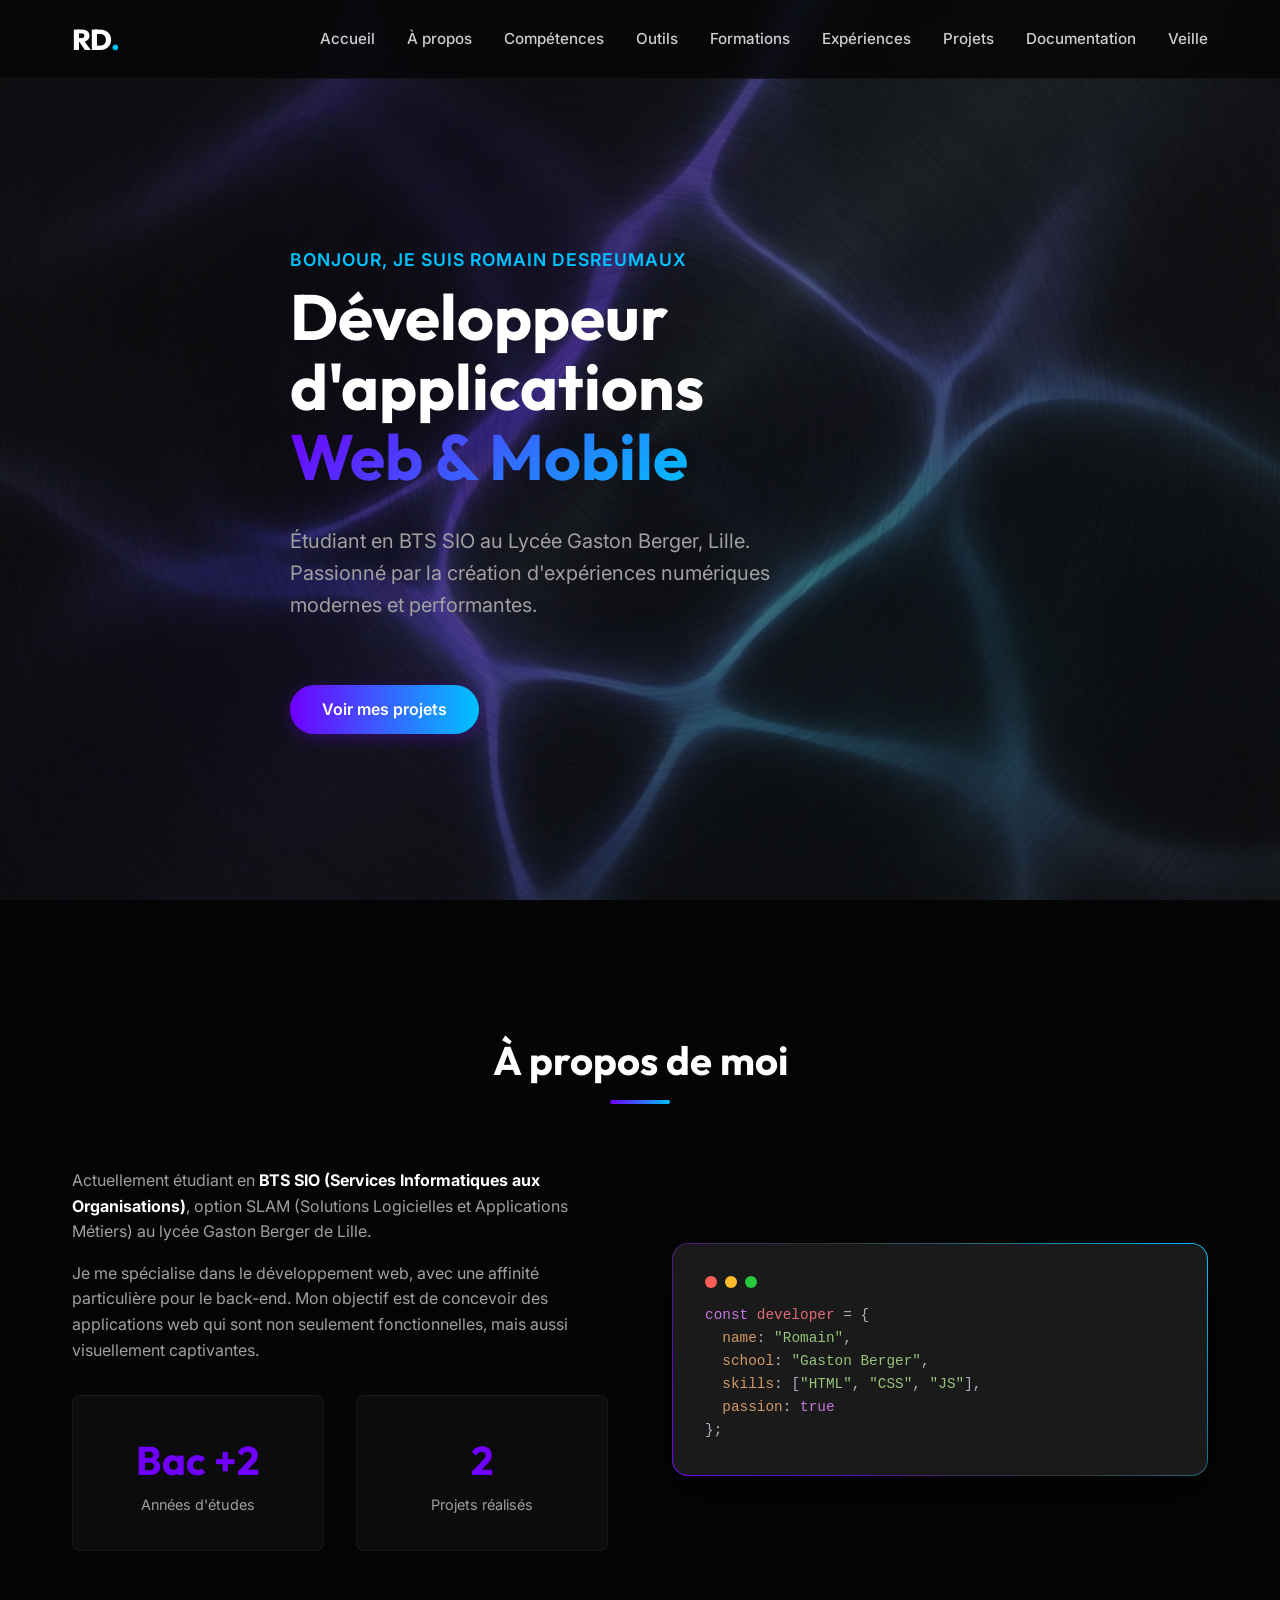
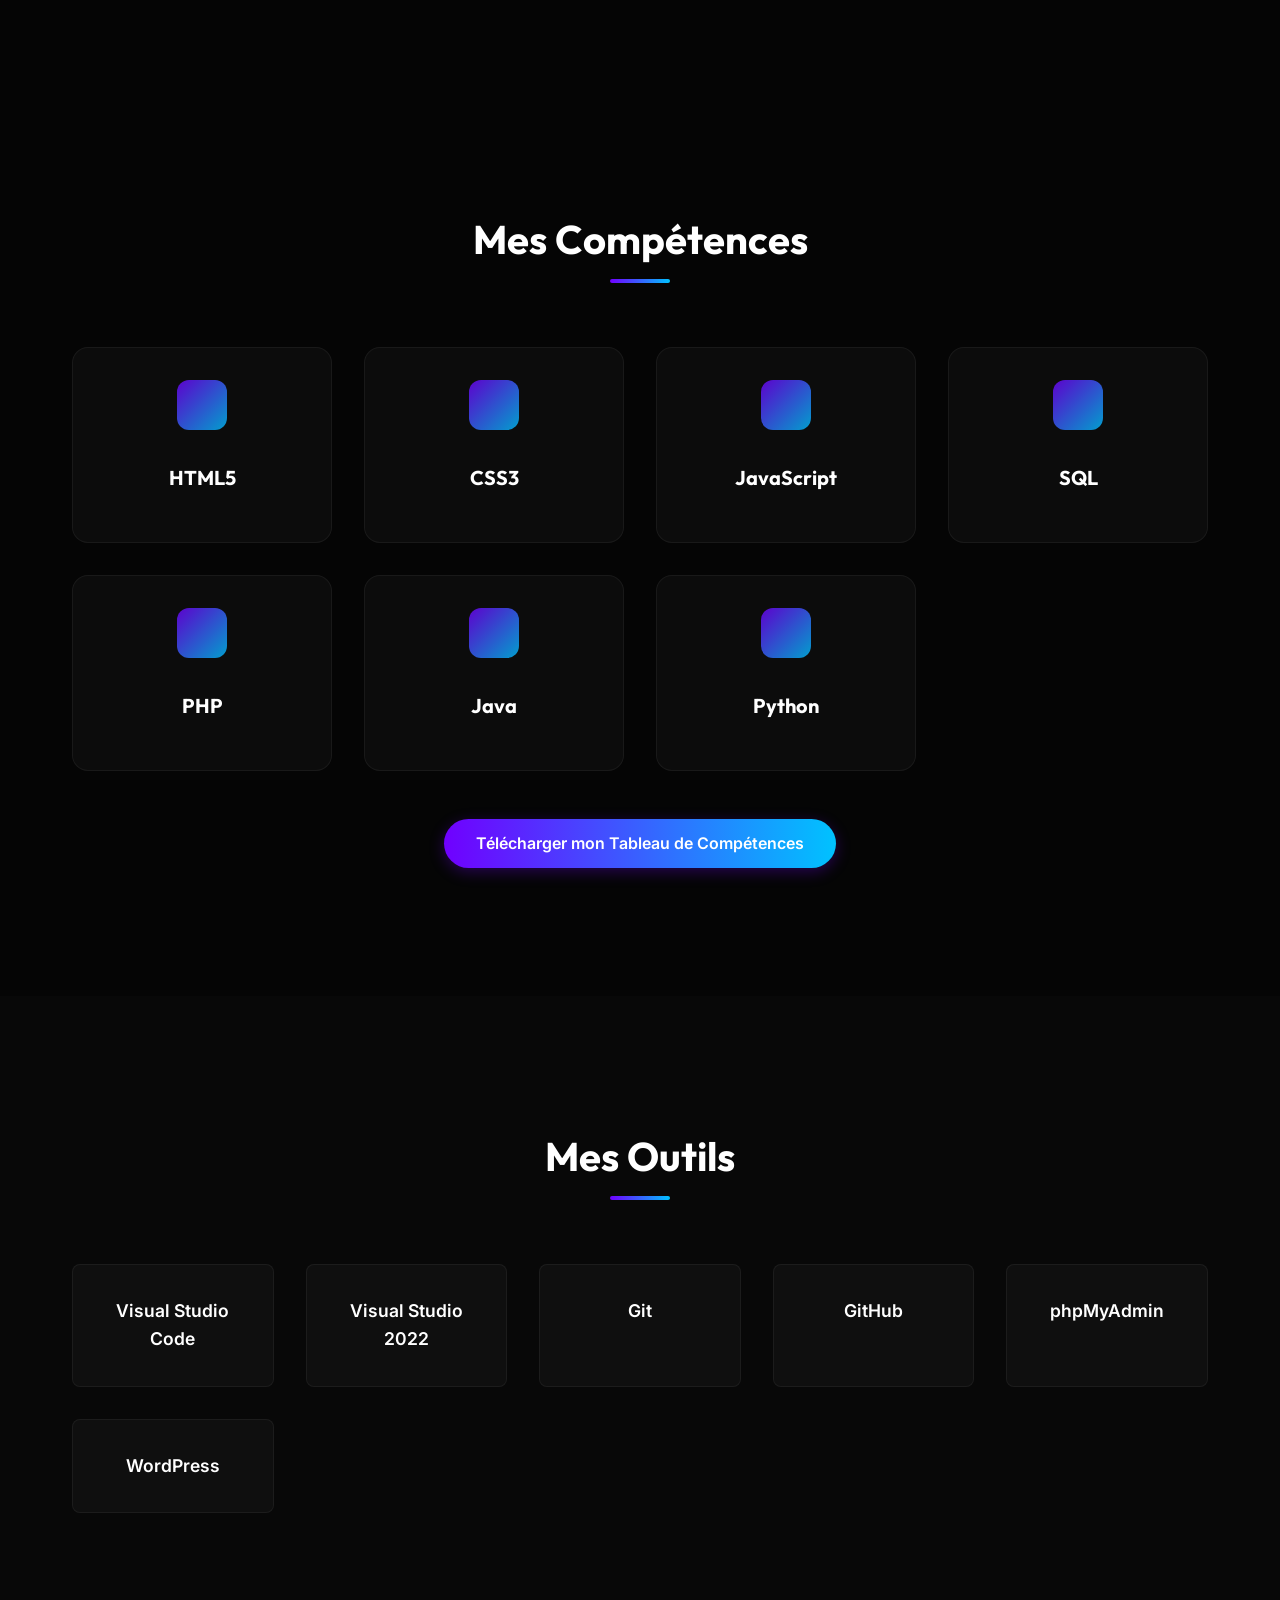
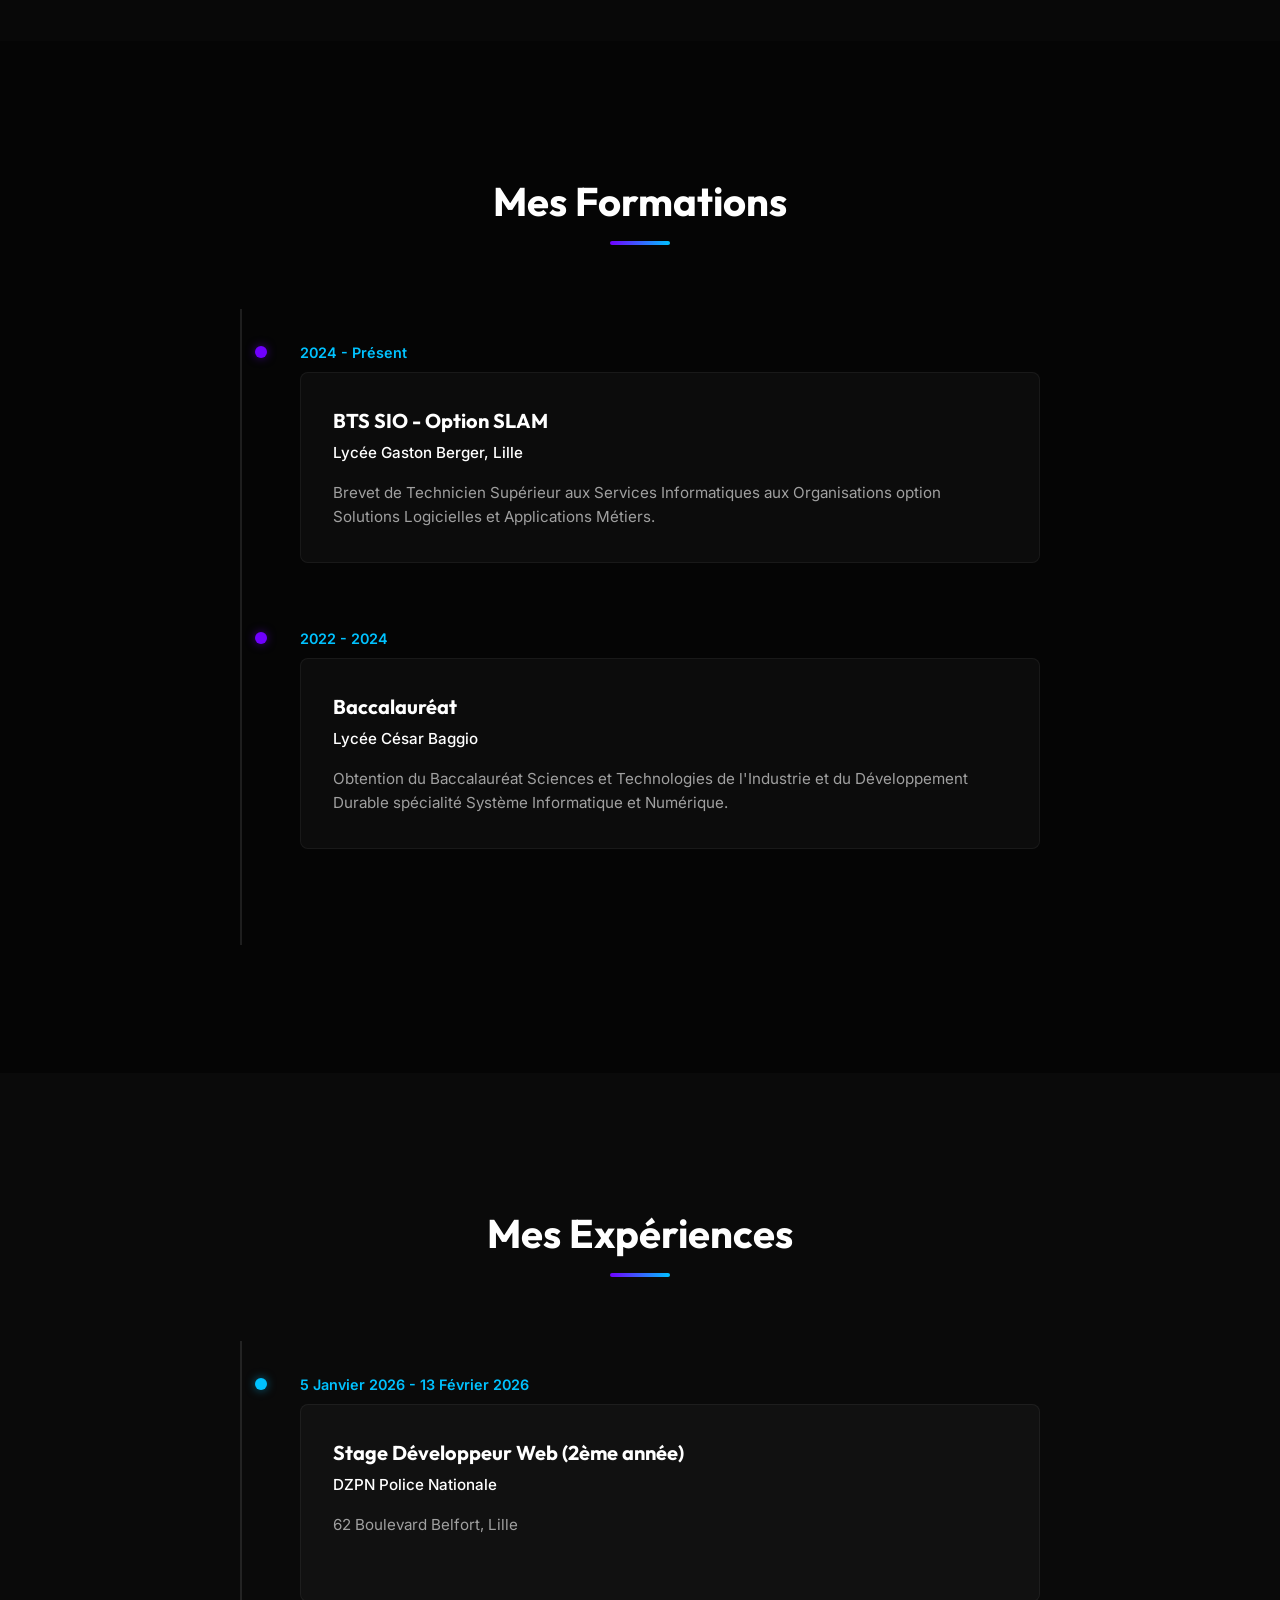
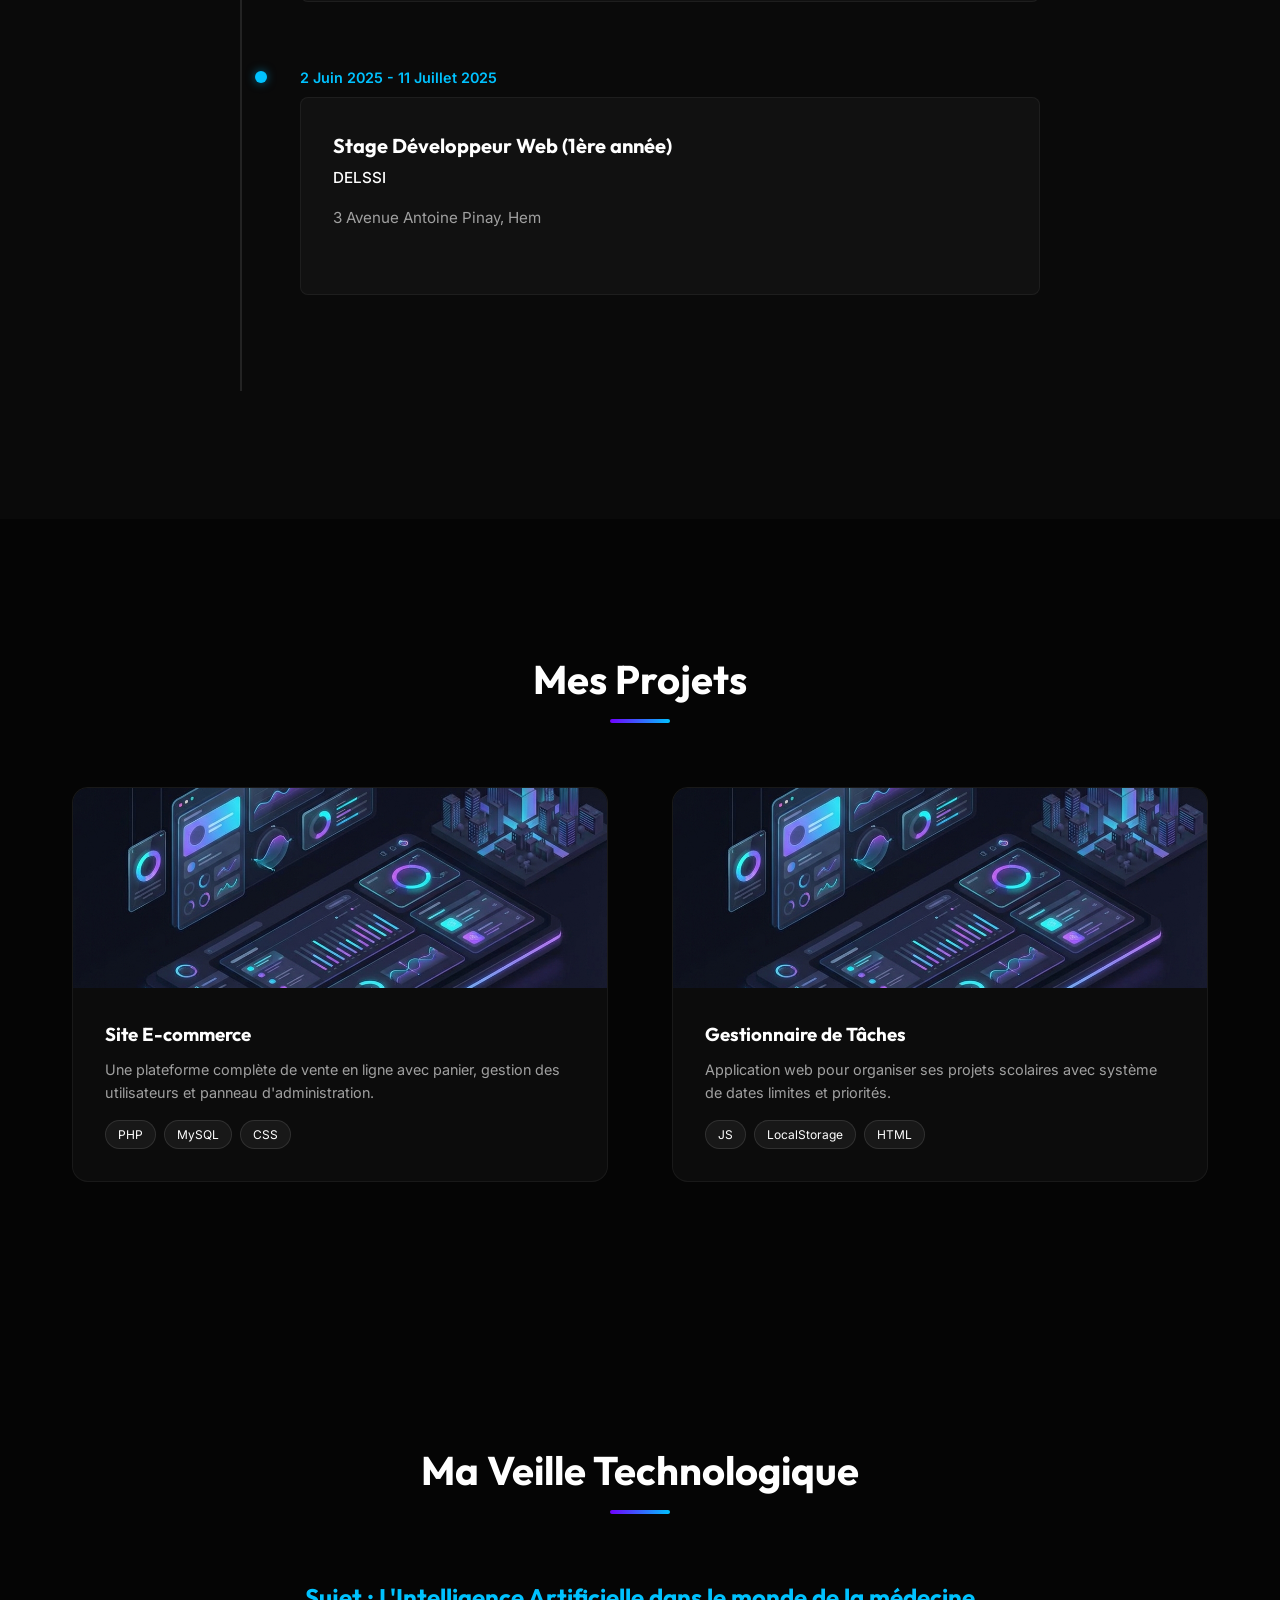
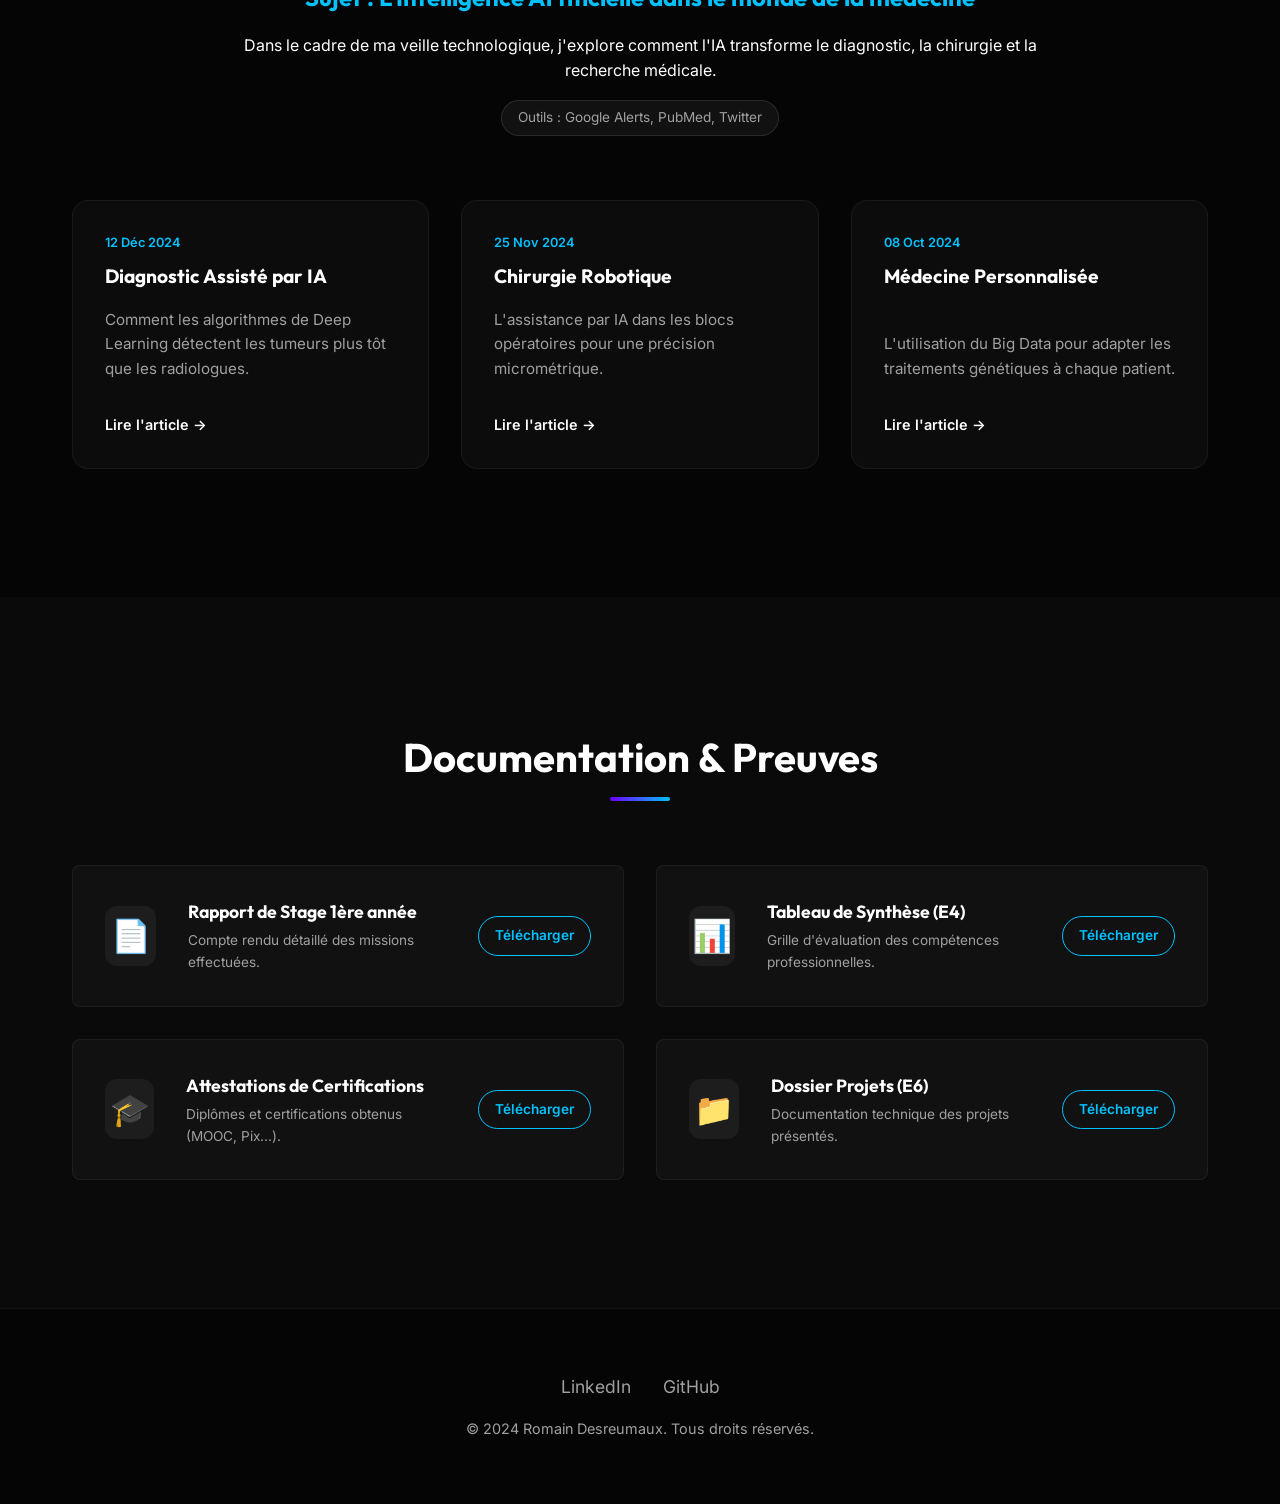
==== index.html @ 4ac8c981 "Add files via upload" ====
<!DOCTYPE html>
<html lang="fr">

<head>
    <meta charset="UTF-8">
    <meta name="viewport" content="width=device-width, initial-scale=1.0">
    <title>Romain Desreumaux - Portfolio</title>
    <meta name="description"
        content="Portfolio de Romain Desreumaux, étudiant en développement d'application web (BTS SIO) au lycée Gaston Berger de Lille.">

    <!-- Google Fonts -->
    <link rel="preconnect" href="https://fonts.googleapis.com">
    <link rel="preconnect" href="https://fonts.gstatic.com" crossorigin>
    <link
        href="https://fonts.googleapis.com/css2?family=Inter:wght@300;400;500;600&family=Outfit:wght@500;700;800&display=swap"
        rel="stylesheet">

    <!-- Styles -->
    <link rel="stylesheet" href="css/style.css">

    <!-- Favicon -->
    <link rel="icon" type="image/x-icon" href="images/favicon.ico">
</head>

<body>

    <!-- Navigation -->
    <header class="header">
        <div class="container">
            <a href="#" class="logo">RD<span class="dot">.</span></a>
            <input type="checkbox" id="nav-toggle" class="nav-toggle">
            <nav class="nav">
                <ul class="nav-list">
                    <li><a href="#home" class="nav-link">Accueil</a></li>
                    <li><a href="#about" class="nav-link">À propos</a></li>
                    <li><a href="#skills" class="nav-link">Compétences</a></li>
                    <li><a href="#tools" class="nav-link">Outils</a></li>
                    <li><a href="#parcours-scolaire" class="nav-link">Formations</a></li>
                    <li><a href="#parcours-pro" class="nav-link">Expériences</a></li>
                    <li><a href="#projects" class="nav-link">Projets</a></li>
                    <li><a href="#docs" class="nav-link">Documentation</a></li>
                    <li><a href="#veille" class="nav-link">Veille</a></li>
                </ul>
            </nav>
            <label for="nav-toggle" class="nav-toggle-label">
                <span></span>
            </label>
        </div>
    </header>

    <!-- Hero Section -->
    <section id="home" class="hero">
        <div class="hero-bg">
            <img src="images/bg-abstract.png" alt="Abstract Background">
        </div>
        <div class="container">
            <div class="hero-content">
                <span class="greeting">Bonjour, je suis Romain Desreumaux</span>
                <h1 class="title">Développeur d'applications <br> <span class="gradient-text">Web & Mobile</span></h1>
                <p class="subtitle">Étudiant en BTS SIO au Lycée Gaston Berger, Lille. Passionné par la création
                    d'expériences numériques modernes et performantes.</p>
                <div class="hero-buttons">
                    <a href="#projects" class="btn btn-primary">Voir mes projets</a>
                </div>
            </div>
        </div>
    </section>

    <!-- About Section -->
    <section id="about" class="section about">
        <div class="container">
            <div class="section-header">
                <h2 class="section-title">À propos de moi</h2>
                <div class="divider"></div>
            </div>
            <div class="about-grid">
                <div class="about-text">
                    <p>Actuellement étudiant en <strong>BTS SIO (Services Informatiques aux Organisations)</strong>,
                        option SLAM (Solutions Logicielles et Applications Métiers) au lycée Gaston Berger de Lille.</p>
                    <p>Je me spécialise dans le développement web, avec une affinité particulière pour le back-end.
                        Mon objectif est de concevoir des applications web qui sont non seulement
                        fonctionnelles, mais aussi visuellement captivantes.</p>
                    <div class="stats-grid">
                        <div class="stat-item">
                            <span class="stat-number">Bac +2</span>
                            <span class="stat-label">Années d'études</span>
                        </div>
                        <div class="stat-item">
                            <span class="stat-number">2</span>
                            <span class="stat-label">Projets réalisés</span>
                        </div>
                    </div>
                </div>
                <div class="about-visual">
                    <!-- Stylized code card or similar visual could go here -->
                    <div class="code-card">
                        <div class="code-header">
                            <span class="dot red"></span>
                            <span class="dot yellow"></span>
                            <span class="dot green"></span>
                        </div>
                        <div class="code-content">
                            <pre><code><span class="keyword">const</span> <span class="var">developer</span> = {
  <span class="key">name</span>: <span class="string">"Romain"</span>,
  <span class="key">school</span>: <span class="string">"Gaston Berger"</span>,
  <span class="key">skills</span>: [<span class="string">"HTML"</span>, <span class="string">"CSS"</span>, <span class="string">"JS"</span>],
  <span class="key">passion</span>: <span class="keyword">true</span>
};</code></pre>
                        </div>
                    </div>
                </div>
            </div>
        </div>
    </section>

    <!-- Skills Section -->
    <section id="skills" class="section skills">
        <div class="container">
            <div class="section-header">
                <h2 class="section-title">Mes Compétences</h2>
                <div class="divider"></div>
            </div>
            <div class="skills-grid">
                <!-- Core Skills -->
                <div class="skill-card">
                    <div class="skill-icon html"></div>
                    <h3>HTML5</h3>
                </div>
                <div class="skill-card">
                    <div class="skill-icon css"></div>
                    <h3>CSS3</h3>
                </div>
                <div class="skill-card">
                    <div class="skill-icon js"></div>
                    <h3>JavaScript</h3>
                </div>
                <div class="skill-card">
                    <div class="skill-icon sql"></div>
                    <h3>SQL</h3>
                </div>
                <div class="skill-card">
                    <div class="skill-icon php"></div>
                    <h3>PHP</h3>
                </div>
                <div class="skill-card">
                    <div class="skill-icon java"></div>
                    <h3>Java</h3>
                </div>
                <div class="skill-card">
                    <div class="skill-icon python"></div>
                    <h3>Python</h3>
                </div>
            </div>
            <div class="skills-cta" style="text-align: center; margin-top: 3rem;">
                <a href="assets/tableau_competences.pdf" target="_blank" class="btn btn-primary">
                    Télécharger mon Tableau de Compétences
                </a>
            </div>
        </div>
    </section>

    <!-- Tools Section -->
    <section id="tools" class="section tools" style="background: rgba(255,255,255,0.01);">
        <div class="container">
            <div class="section-header">
                <h2 class="section-title">Mes Outils</h2>
                <div class="divider"></div>
            </div>
            <div class="tools-container">
                <div class="tools-grid">
                    <div class="tool-item">
                        <div class="tool-content">
                            <span class="tool-name">Visual Studio Code</span>
                        </div>
                    </div>
                    <div class="tool-item">
                        <div class="tool-content">
                            <span class="tool-name">Visual Studio 2022</span>
                        </div>
                    </div>
                    <div class="tool-item">
                        <div class="tool-content">
                            <span class="tool-name">Git</span>
                        </div>
                    </div>
                    <div class="tool-item">
                        <div class="tool-content">
                            <span class="tool-name">GitHub</span>
                        </div>
                    </div>
                    <div class="tool-item">
                        <div class="tool-content">
                            <span class="tool-name">phpMyAdmin</span>
                        </div>
                    </div>
                    <div class="tool-item">
                        <div class="tool-content">
                            <span class="tool-name">WordPress</span>
                        </div>
                    </div>
                </div>
            </div>
        </div>
    </section>

    <!-- Parcours Scolaire Section -->
    <section id="parcours-scolaire" class="section parcours">
        <div class="container">
            <div class="section-header">
                <h2 class="section-title">Mes Formations</h2>
                <div class="divider"></div>
            </div>

            <div class="timeline">
                <!-- Item 1: BTS -->
                <div class="timeline-item">
                    <div class="timeline-dot"></div>
                    <div class="timeline-date">2024 - Présent</div>
                    <div class="timeline-content">
                        <h3>BTS SIO - Option SLAM</h3>
                        <span class="timeline-school">Lycée Gaston Berger, Lille</span>
                        <p>Brevet de Technicien Supérieur aux Services Informatiques aux Organisations option Solutions
                            Logicielles et Applications Métiers.</p>
                    </div>
                </div>

                <!-- Item 2: Bac -->
                <div class="timeline-item">
                    <div class="timeline-dot"></div>
                    <div class="timeline-date">2022 - 2024</div>
                    <div class="timeline-content">
                        <h3>Baccalauréat</h3>
                        <span class="timeline-school">Lycée César Baggio</span>
                        <p>Obtention du Baccalauréat Sciences et Technologies de l'Industrie et du Développement Durable
                            spécialité Système Informatique et Numérique.</p>
                    </div>
                </div>
            </div>
        </div>
    </section>

    <!-- Parcours Professionnel Section -->
    <section id="parcours-pro" class="section parcours" style="background: rgba(255,255,255,0.02);">
        <div class="container">
            <div class="section-header">
                <h2 class="section-title">Mes Expériences</h2>
                <div class="divider"></div>
            </div>

            <div class="timeline">
                <!-- Item 1: Stage 2 -->
                <div class="timeline-item stage-clickable" data-stage="dzpn">
                    <div class="timeline-dot dot-stage"></div>
                    <div class="timeline-date">5 Janvier 2026 - 13 Février 2026</div>
                    <div class="timeline-content">
                        <h3>Stage Développeur Web (2ème année)</h3>
                        <span class="timeline-school">DZPN Police Nationale</span>
                        <p>62 Boulevard Belfort, Lille</p>
                        <span class="view-more">Voir les détails +</span>
                    </div>
                </div>

                <!-- Item 2: Stage 1 -->
                <div class="timeline-item stage-clickable" data-stage="delssi">
                    <div class="timeline-dot dot-stage"></div>
                    <div class="timeline-date">2 Juin 2025 - 11 Juillet 2025</div>
                    <div class="timeline-content">
                        <h3>Stage Développeur Web (1ère année)</h3>
                        <span class="timeline-school">DELSSI</span>
                        <p>3 Avenue Antoine Pinay, Hem</p>
                        <span class="view-more">Voir les détails +</span>
                    </div>
                </div>
            </div>
        </div>
    </section>

    <!-- Projects Section -->
    <section id="projects" class="section projects">
        <div class="container">
            <div class="section-header">
                <h2 class="section-title">Mes Projets</h2>
                <div class="divider"></div>
            </div>
            <div class="projects-grid">
                <!-- Project 1 -->
                <article class="project-card stage-clickable" data-stage="projet1" style="cursor: pointer;">
                    <div class="project-image">
                        <img src="images/project-placeholder.png" alt="Projet 1">
                        <div class="project-overlay">
                            <a href="#" class="btn-icon" aria-label="Voir le code">Code</a>
                            <a href="#" class="btn-icon" aria-label="Voir la démo">Live</a>
                        </div>
                    </div>
                    <div class="project-content">
                        <h3>Site E-commerce</h3>
                        <p class="project-desc">Une plateforme complète de vente en ligne avec panier, gestion des
                            utilisateurs et panneau d'administration.</p>
                        <div class="project-tags">
                            <span>PHP</span><span>MySQL</span><span>CSS</span>
                        </div>
                    </div>
                </article>

                <!-- Project 2 -->
                <article class="project-card stage-clickable" data-stage="projet2" style="cursor: pointer;">
                    <div class="project-image">
                        <img src="images/project-placeholder.png" alt="Projet 2">
                        <div class="project-overlay">
                            <a href="#" class="btn-icon">Code</a>
                            <a href="#" class="btn-icon">Live</a>
                        </div>
                    </div>
                    <div class="project-content">
                        <h3>Gestionnaire de Tâches</h3>
                        <p class="project-desc">Application web pour organiser ses projets scolaires avec système de
                            dates limites et priorités.</p>
                        <div class="project-tags">
                            <span>JS</span><span>LocalStorage</span><span>HTML</span>
                        </div>
                    </div>
                </article>
            </div>
        </div>
    </section>

    <!-- Veille Technologique Section -->
    <section id="veille" class="section veille">
        <!-- ... (Content of Veille) ... -->
        <div class="container">
            <div class="section-header">
                <h2 class="section-title">Ma Veille Technologique</h2>
                <div class="divider"></div>
            </div>
            <div class="veille-intro">
                <h3>Sujet : L'Intelligence Artificielle dans le monde de la médecine</h3>
                <p>Dans le cadre de ma veille technologique, j'explore comment l'IA transforme le diagnostic, la
                    chirurgie et la recherche médicale.</p>
                <div class="veille-tools">
                    <span class="tool-tag">Outils : Google Alerts, PubMed, Twitter</span>
                </div>
            </div>

            <div class="veille-grid">
                <!-- Article 1 -->
                <a href="#" class="veille-card">
                    <div class="veille-date">12 Déc 2024</div>
                    <h4>Diagnostic Assisté par IA</h4>
                    <p>Comment les algorithmes de Deep Learning détectent les tumeurs plus tôt que les radiologues.</p>
                    <span class="read-more">Lire l'article &rarr;</span>
                </a>

                <!-- Article 2 -->
                <a href="#" class="veille-card">
                    <div class="veille-date">25 Nov 2024</div>
                    <h4>Chirurgie Robotique</h4>
                    <p>L'assistance par IA dans les blocs opératoires pour une précision micrométrique.</p>
                    <span class="read-more">Lire l'article &rarr;</span>
                </a>

                <!-- Article 3 -->
                <a href="#" class="veille-card">
                    <div class="veille-date">08 Oct 2024</div>
                    <h4>Médecine Personnalisée</h4>
                    <p>L'utilisation du Big Data pour adapter les traitements génétiques à chaque patient.</p>
                    <span class="read-more">Lire l'article &rarr;</span>
                </a>
            </div>
        </div>
    </section>

    <!-- Documentation Section -->
    <section id="docs" class="section docs" style="background: rgba(255,255,255,0.02);">
        <div class="container">
            <div class="section-header">
                <h2 class="section-title">Documentation & Preuves</h2>
                <div class="divider"></div>
            </div>
            <div class="docs-grid">
                <!-- Doc Item 1 -->
                <div class="doc-card">
                    <div class="doc-icon">📄</div>
                    <div class="doc-info">
                        <h3>Rapport de Stage 1ère année</h3>
                        <p>Compte rendu détaillé des missions effectuées.</p>
                    </div>
                    <a href="#" class="btn-download">Télécharger</a>
                </div>

                <!-- Doc Item 2 -->
                <div class="doc-card">
                    <div class="doc-icon">📊</div>
                    <div class="doc-info">
                        <h3>Tableau de Synthèse (E4)</h3>
                        <p>Grille d'évaluation des compétences professionnelles.</p>
                    </div>
                    <a href="#" class="btn-download">Télécharger</a>
                </div>

                <!-- Doc Item 3 -->
                <div class="doc-card">
                    <div class="doc-icon">🎓</div>
                    <div class="doc-info">
                        <h3>Attestations de Certifications</h3>
                        <p>Diplômes et certifications obtenus (MOOC, Pix...).</p>
                    </div>
                    <a href="#" class="btn-download">Télécharger</a>
                </div>

                <!-- Doc Item 4 -->
                <div class="doc-card">
                    <div class="doc-icon">📁</div>
                    <div class="doc-info">
                        <h3>Dossier Projets (E6)</h3>
                        <p>Documentation technique des projets présentés.</p>
                    </div>
                    <a href="#" class="btn-download">Télécharger</a>
                </div>
            </div>
        </div>
    </section>

    <!-- Footer -->
    <footer class="footer">
        <div class="container">
            <div class="footer-social">
                <a href="https://www.linkedin.com/in/romain-desreumaux-6b03152b5/" class="social-link">LinkedIn</a>
                <a href="https://github.com/Zertox22" class="social-link">GitHub</a>
            </div>
            <p>&copy; 2024 Romain Desreumaux. Tous droits réservés.</p>
        </div>
    </footer>

    <!-- Experience Modal -->
    <div id="experience-modal" class="modal">
        <div class="modal-overlay"></div>
        <div class="modal-container">
            <button class="modal-close" aria-label="Fermer">&times;</button>
            <div class="modal-content">
                <div id="modal-body"></div>
            </div>
        </div>
    </div>

    <!-- Scripts -->
    <script src="js/script.js"></script>

</body>

</html>
---- css/style.css ----
/* --- Variables & Thème --- */
:root {
    /* Couleurs de fond */
    --bg-dark: #050505;
    --bg-card: rgba(255, 255, 255, 0.03);
    --bg-card-hover: rgba(255, 255, 255, 0.08);

    /* Couleurs Primaires (Gradient) */
    --primary-start: #7000FF;
    /* Violet */
    --primary-end: #00C2FF;
    /* Cyan */

    /* Couleurs Texte */
    --text-main: #ffffff;
    --text-muted: #a0a0a0;

    /* Polices */
    --font-heading: 'Outfit', sans-serif;
    --font-body: 'Inter', sans-serif;

    /* Espacements Standard */
    --spacing-xs: 0.5rem;
    --spacing-sm: 1rem;
    --spacing-md: 2rem;
    --spacing-lg: 4rem;
    --spacing-xl: 8rem;

    /* Border Radius */
    --radius-sm: 8px;
    --radius-md: 16px;
    --radius-lg: 24px;

    /* Transitions */
    --transition-fast: 0.2s ease;
    --transition-smooth: 0.4s cubic-bezier(0.165, 0.84, 0.44, 1);
}

/* --- Reset & Base --- */
* {
    margin: 0;
    padding: 0;
    box-sizing: border-box;
}

html {
    scroll-behavior: smooth;
}

body {
    background-color: var(--bg-dark);
    color: var(--text-main);
    font-family: var(--font-body);
    line-height: 1.6;
    overflow-x: hidden;
}

a {
    text-decoration: none;
    color: inherit;
    transition: var(--transition-fast);
}

ul {
    list-style: none;
}

img {
    max-width: 100%;
    display: block;
}

.container {
    max-width: 1200px;
    margin: 0 auto;
    padding: 0 var(--spacing-md);
    position: relative;
    z-index: 1;
}

/* --- Typographie Globale --- */
h1,
h2,
h3,
h4 {
    font-family: var(--font-heading);
    font-weight: 700;
}

.gradient-text {
    background: linear-gradient(135deg, var(--primary-start), var(--primary-end));
    -webkit-background-clip: text;
    background-clip: text;
    -webkit-text-fill-color: transparent;
    display: inline-block;
}

.section {
    padding: var(--spacing-xl) 0;
}

.section-title {
    font-size: 2.5rem;
    text-align: center;
    margin-bottom: var(--spacing-xs);
}

.divider {
    height: 4px;
    width: 60px;
    background: linear-gradient(90deg, var(--primary-start), var(--primary-end));
    margin: 0 auto var(--spacing-lg);
    border-radius: 2px;
}

/* --- Boutons --- */
.btn {
    display: inline-block;
    padding: 12px 32px;
    border-radius: 50px;
    font-weight: 600;
    font-size: 1rem;
    cursor: pointer;
    transition: all var(--transition-fast);
}

.btn-primary {
    background: linear-gradient(90deg, var(--primary-start), var(--primary-end));
    color: white;
    box-shadow: 0 4px 15px rgba(112, 0, 255, 0.3);
    border: none;
}

.btn-primary:hover {
    transform: translateY(-2px);
    box-shadow: 0 8px 25px rgba(112, 0, 255, 0.5);
}

.btn-secondary {
    background: transparent;
    color: var(--text-main);
    border: 1px solid rgba(255, 255, 255, 0.2);
    margin-left: var(--spacing-sm);
}

.btn-secondary:hover {
    border-color: var(--text-main);
    background: rgba(255, 255, 255, 0.05);
}

/* --- Header & Nav --- */
.header {
    position: fixed;
    top: 0;
    left: 0;
    width: 100%;
    z-index: 1000;
    padding: var(--spacing-sm) 0;
    backdrop-filter: blur(10px);
    background: rgba(5, 5, 5, 0.8);
    border-bottom: 1px solid rgba(255, 255, 255, 0.05);
}

.header .container {
    display: flex;
    justify-content: space-between;
    align-items: center;
}

.logo {
    font-family: var(--font-heading);
    font-size: 1.8rem;
    font-weight: 800;
    letter-spacing: -1px;
}

.logo .dot {
    color: var(--primary-end);
}

.nav-list {
    display: flex;
    gap: var(--spacing-md);
    align-items: center;
}

.nav-link {
    font-size: 0.95rem;
    font-weight: 500;
    opacity: 0.8;
}

.nav-link:hover {
    opacity: 1;
    color: var(--primary-end);
}

.btn-featured {
    background: rgba(255, 255, 255, 0.1);
    padding: 8px 20px;
    border-radius: 20px;
}

.btn-featured:hover {
    background: white;
    color: black;
}

.nav-toggle,
.nav-toggle-label {
    display: none;
}

/* --- Hero Section --- */
.hero {
    min-height: 100vh;
    display: flex;
    align-items: center;
    position: relative;
    padding-top: 80px;
    /* Header height */
    overflow: hidden;
}

.hero-bg img {
    position: absolute;
    top: 0;
    left: 0;
    width: 100%;
    height: 100%;
    object-fit: cover;
    opacity: 0.6;
    z-index: 0;
    pointer-events: none;
}

.hero-content {
    position: relative;
    z-index: 2;
    max-width: 700px;
}

.greeting {
    display: block;
    font-size: 1.1rem;
    color: var(--primary-end);
    margin-bottom: var(--spacing-xs);
    font-weight: 600;
    letter-spacing: 1px;
    text-transform: uppercase;
}

.hero .title {
    font-size: 4rem;
    line-height: 1.1;
    margin-bottom: var(--spacing-md);
}

.hero .subtitle {
    font-size: 1.25rem;
    color: var(--text-muted);
    margin-bottom: var(--spacing-lg);
    max-width: 500px;
}

/* --- About Section --- */
.about-grid {
    display: grid;
    grid-template-columns: 1fr 1fr;
    gap: var(--spacing-lg);
    align-items: center;
}

.about-text p {
    margin-bottom: var(--spacing-sm);
    color: var(--text-muted);
}

.about-text strong {
    color: var(--text-main);
}

.stats-grid {
    display: grid;
    grid-template-columns: repeat(2, 1fr);
    gap: var(--spacing-md);
    margin-top: var(--spacing-md);
}

.stat-item {
    background: var(--bg-card);
    padding: var(--spacing-md);
    border-radius: var(--radius-sm);
    text-align: center;
    border: 1px solid rgba(255, 255, 255, 0.05);
}

.stat-number {
    display: block;
    font-size: 2.5rem;
    font-weight: 700;
    color: var(--primary-start);
    font-family: var(--font-heading);
}

.stat-label {
    font-size: 0.9rem;
    color: var(--text-muted);
}

/* Code Card Visual */
.code-card {
    background: #1a1a1a;
    border-radius: var(--radius-md);
    padding: var(--spacing-md);
    box-shadow: 0 20px 40px rgba(0, 0, 0, 0.5);
    border: 1px solid rgba(255, 255, 255, 0.1);
    font-family: 'Consolas', monospace;
    position: relative;
}

.code-card::before {
    content: '';
    position: absolute;
    inset: -1px;
    border-radius: inherit;
    padding: 1px;
    background: linear-gradient(45deg, var(--primary-start), transparent, var(--primary-end));
    -webkit-mask: linear-gradient(#fff 0 0) content-box, linear-gradient(#fff 0 0);
    mask: linear-gradient(#fff 0 0) content-box, linear-gradient(#fff 0 0);
    -webkit-mask-composite: xor;
    mask-composite: exclude;
    pointer-events: none;
}

.code-header {
    display: flex;
    gap: 8px;
    margin-bottom: var(--spacing-sm);
}

.code-header .dot {
    width: 12px;
    height: 12px;
    border-radius: 50%;
}

.dot.red {
    background: #ff5f56;
}

.dot.yellow {
    background: #ffbd2e;
}

.dot.green {
    background: #27c93f;
}

.code-content pre {
    color: #abb2bf;
    font-size: 0.9rem;
    white-space: pre-wrap;
}

.keyword {
    color: #c678dd;
}

.var {
    color: #e06c75;
}

.string {
    color: #98c379;
}

.key {
    color: #d19a66;
}

/* --- Skills Section --- */
.skills-grid {
    display: grid;
    grid-template-columns: repeat(auto-fit, minmax(220px, 1fr));
    gap: var(--spacing-md);
}

.skill-card {
    background: var(--bg-card);
    padding: var(--spacing-md);
    border-radius: var(--radius-md);
    transition: var(--transition-smooth);
    border: 1px solid rgba(255, 255, 255, 0.05);
    display: flex;
    flex-direction: column;
    align-items: center;
    text-align: center;
    height: 100%;
}

/* --- Tools Section --- */
.tools-grid {
    display: grid;
    grid-template-columns: repeat(auto-fill, minmax(200px, 1fr));
    gap: var(--spacing-md);
}

.tool-item {
    background: var(--bg-card);
    padding: var(--spacing-md);
    border-radius: var(--radius-sm);
    border: 1px solid rgba(255, 255, 255, 0.05);
    text-align: center;
    transition: var(--transition-smooth);
}

.tool-item:hover {
    background: var(--bg-card-hover);
    border-color: var(--primary-end);
    transform: translateY(-5px);
}

.tool-name {
    font-weight: 600;
    font-size: 1.1rem;
    color: var(--text-main);
}

@media (max-width: 768px) {
}

.skill-card:hover {
    background: var(--bg-card-hover);
    transform: translateY(-5px);
    border-color: rgba(255, 255, 255, 0.1);
}

.skill-card h3 {
    margin: var(--spacing-sm) 0;
    font-size: 1.25rem;
}

.skill-card p {
    color: var(--text-muted);
    font-size: 0.9rem;
}

.skill-icon {
    width: 50px;
    height: 50px;
    background: linear-gradient(135deg, var(--primary-start), var(--primary-end));
    border-radius: 12px;
    margin-bottom: var(--spacing-sm);
    /* Placeholder for actual icons */
    opacity: 0.8;
}

/* --- Projects Section --- */
.projects-grid {
    display: grid;
    grid-template-columns: repeat(auto-fit, minmax(300px, 1fr));
    gap: var(--spacing-lg);
}

.project-card {
    background: var(--bg-card);
    border-radius: var(--radius-md);
    overflow: hidden;
    border: 1px solid rgba(255, 255, 255, 0.05);
    transition: var(--transition-smooth);
}

.project-card:hover {
    transform: translateY(-10px);
    box-shadow: 0 20px 40px rgba(0, 0, 0, 0.4);
}

.project-image {
    position: relative;
    height: 200px;
    overflow: hidden;
}

.project-image img {
    width: 100%;
    height: 100%;
    object-fit: cover;
    transition: transform var(--transition-smooth);
}

.project-card:hover .project-image img {
    transform: scale(1.05);
}

.project-overlay {
    position: absolute;
    inset: 0;
    background: rgba(0, 0, 0, 0.7);
    display: flex;
    justify-content: center;
    align-items: center;
    gap: var(--spacing-sm);
    opacity: 0;
    transition: var(--transition-fast);
}

.project-card:hover .project-overlay {
    opacity: 1;
}

.btn-icon {
    width: 50px;
    height: 50px;
    border-radius: 50%;
    background: white;
    color: black;
    display: flex;
    align-items: center;
    justify-content: center;
    font-weight: 700;
    font-size: 0.8rem;
}

.btn-icon:hover {
    transform: scale(1.1);
}

.project-content {
    padding: var(--spacing-md);
}

.project-content h3 {
    margin-bottom: var(--spacing-xs);
}

.project-desc {
    color: var(--text-muted);
    font-size: 0.9rem;
    margin-bottom: var(--spacing-sm);
}

.project-tags {
    display: flex;
    gap: 8px;
    flex-wrap: wrap;
}

.project-tags span {
    font-size: 0.75rem;
    padding: 4px 12px;
    border-radius: 20px;
    background: rgba(255, 255, 255, 0.05);
    color: var(--text- muted);
    border: 1px solid rgba(255, 255, 255, 0.1);
}

/* --- Footer --- */
.footer {
    padding: var(--spacing-lg) 0;
    text-align: center;
    border-top: 1px solid rgba(255, 255, 255, 0.05);
    font-size: 0.9rem;
    color: var(--text-muted);
}

.footer-social {
    display: flex;
    justify-content: center;
    gap: var(--spacing-md);
    margin-bottom: var(--spacing-sm);
}

.footer .social-link {
    color: var(--text-muted);
    font-size: 1.1rem;
    transition: var(--transition-fast);
}

.footer .social-link:hover {
    color: var(--primary-end);
    text-decoration: underline;
}




/* --- Documentation --- */
.timeline-legend {
    display: flex;
    justify-content: center;
    gap: var(--spacing-md);
    margin-bottom: var(--spacing-lg);
}

.legend-item {
    display: flex;
    align-items: center;
    gap: 8px;
    font-size: 0.9rem;
    color: var(--text-muted);
}

.legend-dot {
    width: 12px;
    height: 12px;
    border-radius: 50%;
}

.dot-formation {
    background: var(--primary-start);
    box-shadow: 0 0 10px rgba(112, 0, 255, 0.5);
}

.dot-stage {
    background: var(--primary-end);
    box-shadow: 0 0 10px rgba(0, 194, 255, 0.5);
}

.docs-grid {
    display: grid;
    grid-template-columns: repeat(auto-fit, minmax(400px, 1fr));
    gap: var(--spacing-md);
}

.doc-card {
    background: var(--bg-card);
    padding: var(--spacing-md);
    border-radius: var(--radius-sm);
    display: flex;
    align-items: center;
    gap: var(--spacing-md);
    border: 1px solid rgba(255, 255, 255, 0.05);
    transition: var(--transition-fast);
}

.doc-card:hover {
    background: var(--bg-card-hover);
    border-color: rgba(255, 255, 255, 0.2);
    transform: translateY(-2px);
}

.doc-icon {
    font-size: 2rem;
    background: rgba(255, 255, 255, 0.05);
    width: 60px;
    height: 60px;
    display: flex;
    align-items: center;
    justify-content: center;
    border-radius: 12px;
}

.doc-info {
    flex-grow: 1;
}

.doc-info h3 {
    font-size: 1.1rem;
    margin-bottom: 4px;
}

.doc-info p {
    color: var(--text-muted);
    font-size: 0.85rem;
}

.btn-download {
    padding: 8px 16px;
    border: 1px solid var(--primary-end);
    color: var(--primary-end);
    border-radius: 20px;
    font-size: 0.85rem;
    font-weight: 600;
}

.btn-download:hover {
    background: var(--primary-end);
    color: black;
}

@media (max-width: 600px) {
    .docs-grid {
        grid-template-columns: 1fr;
    }

    .doc-card {
        flex-direction: column;
        text-align: center;
    }

    .doc-info {
        margin-bottom: var(--spacing-sm);
    }
}

/* --- Parcours (Timeline) --- */
.timeline {
    position: relative;
    max-width: 800px;
    margin: 0 auto;
    padding: var(--spacing-md) 0;
}

.timeline::before {
    content: '';
    position: absolute;
    top: 0;
    bottom: 0;
    left: 0;
    width: 2px;
    background: rgba(255, 255, 255, 0.1);
}

.timeline-item {
    position: relative;
    margin-bottom: var(--spacing-lg);
    padding-left: 40px;
}

.timeline-dot {
    position: absolute;
    left: -5px;
    top: 5px;
    width: 12px;
    height: 12px;
    background: var(--primary-start);
    border-radius: 50%;
    box-shadow: 0 0 10px rgba(112, 0, 255, 0.5);
    z-index: 2;
}

.timeline-dot.dot-stage {
    background: var(--primary-end);
    box-shadow: 0 0 10px rgba(0, 194, 255, 0.5);
}

.timeline-date {
    font-size: 0.9rem;
    color: var(--primary-end);
    font-weight: 600;
    margin-bottom: var(--spacing-xs);
}

.timeline-content {
    background: var(--bg-card);
    padding: var(--spacing-md);
    border-radius: var(--radius-sm);
    border: 1px solid rgba(255, 255, 255, 0.05);
    transition: var(--transition-fast);
}

.timeline-content:hover {
    background: var(--bg-card-hover);
    transform: translateX(5px);
    border-color: rgba(255, 255, 255, 0.1);
}

.timeline-content h3 {
    font-size: 1.25rem;
    margin-bottom: 4px;
}

.timeline-school {
    display: block;
    font-size: 0.95rem;
    color: white;
    font-weight: 500;
    margin-bottom: var(--spacing-sm);
}

.timeline-content p {
    color: var(--text-muted);
    font-size: 0.95rem;
}

@media (min-width: 768px) {
    .timeline {
        padding-left: 0;
    }

    .timeline-item {
        margin-left: 20px;
    }
}

/* --- Veille Technologique --- */
.veille-intro {
    text-align: center;
    max-width: 800px;
    margin: 0 auto var(--spacing-lg);
}

.veille-intro h3 {
    color: var(--primary-end);
    margin-bottom: var(--spacing-sm);
    font-size: 1.5rem;
}

.tool-tag {
    display: inline-block;
    margin-top: var(--spacing-sm);
    padding: 6px 16px;
    background: rgba(255, 255, 255, 0.05);
    border-radius: 20px;
    font-size: 0.85rem;
    color: var(--text-muted);
    border: 1px solid rgba(255, 255, 255, 0.1);
}

.veille-grid {
    display: grid;
    grid-template-columns: repeat(auto-fit, minmax(300px, 1fr));
    gap: var(--spacing-md);
}

.veille-card {
    background: var(--bg-card);
    padding: var(--spacing-md);
    border-radius: var(--radius-md);
    border: 1px solid rgba(255, 255, 255, 0.05);
    transition: var(--transition-smooth);
    display: flex;
    flex-direction: column;
    height: 100%;
}

.veille-card:hover {
    background: var(--bg-card-hover);
    transform: translateY(-5px);
    border-color: var(--primary-start);
}

.veille-date {
    font-size: 0.8rem;
    color: var(--primary-end);
    margin-bottom: var(--spacing-xs);
    font-weight: 600;
}

.veille-card h4 {
    font-size: 1.2rem;
    margin-bottom: var(--spacing-sm);
    flex-grow: 1;
}

.veille-card p {
    color: var(--text-muted);
    font-size: 0.95rem;
    margin-bottom: var(--spacing-md);
}

.read-more {
    font-size: 0.9rem;
    font-weight: 600;
    color: white;
    margin-top: auto;
}

.veille-card:hover .read-more {
    color: var(--primary-end);
}

/* --- Responsive --- */
@media (max-width: 900px) {
    .section-title {
        font-size: 2rem;
    }

    .hero .title {
        font-size: 3rem;
    }

    .about-grid {
        grid-template-columns: 1fr;
        gap: var(--spacing-md);
    }

    .nav-toggle-label {
        display: block;
        width: 30px;
        height: 30px;
        position: relative;
        cursor: pointer;
        z-index: 1001;
    }

    .nav-toggle-label span,
    .nav-toggle-label span::before,
    .nav-toggle-label span::after {
        display: block;
        background: white;
        height: 2px;
        width: 100%;
        position: absolute;
        border-radius: 2px;
        transition: all 0.3s;
    }

    .nav-toggle-label span {
        top: 14px;
    }

    .nav-toggle-label span::before {
        content: '';
        top: -8px;
    }

    .nav-toggle-label span::after {
        content: '';
        top: 8px;
    }

    .nav-list {
        position: fixed;
        top: 0;
        right: -100%;
        width: 70%;
        height: 100vh;
        background: #000;
        flex-direction: column;
        padding-top: 100px;
        transition: 0.3s;
        z-index: 1000;
        border-left: 1px solid rgba(255, 255, 255, 0.1);
    }

    .nav-toggle:checked~.nav .nav-list {
        right: 0;
    }

    .nav-toggle:checked~.nav-toggle-label span {
        background: transparent;
    }

    .nav-toggle:checked~.nav-toggle-label span::before {
        transform: rotate(45deg);
        top: 0;
    }

    .nav-toggle:checked~.nav-toggle-label span::after {
        transform: rotate(-45deg);
        top: 0;
    }
}
/* --- Experience Items Interactivity --- */
.stage-clickable {
    cursor: pointer;
}

.stage-clickable .timeline-content {
    transition: var(--transition-smooth);
}

.stage-clickable:hover .timeline-content {
    border-color: var(--primary-end);
    box-shadow: 0 0 20px rgba(0, 194, 255, 0.15);
}

.view-more {
    display: inline-block;
    margin-top: 10px;
    font-size: 0.8rem;
    font-weight: 600;
    color: var(--primary-end);
    text-transform: uppercase;
    letter-spacing: 1px;
    opacity: 0;
    transform: translateY(5px);
    transition: var(--transition-smooth);
}

.stage-clickable:hover .view-more {
    opacity: 1;
    transform: translateY(0);
}

/* --- Modals --- */
.modal {
    position: fixed;
    inset: 0;
    z-index: 2000;
    display: flex;
    align-items: center;
    justify-content: center;
    opacity: 0;
    pointer-events: none;
    transition: opacity 0.3s ease;
    padding: var(--spacing-md);
}

.modal.active {
    opacity: 1;
    pointer-events: auto;
}

.modal-overlay {
    position: absolute;
    inset: 0;
    background: rgba(0, 0, 0, 0.8);
    backdrop-filter: blur(8px);
}

.modal-container {
    position: relative;
    width: 100%;
    max-width: 900px;
    max-height: 90vh;
    background: #0d0d0d;
    border: 1px solid rgba(255, 255, 255, 0.1);
    border-radius: var(--radius-lg);
    overflow-y: auto;
    box-shadow: 0 25px 50px -12px rgba(0, 0, 0, 0.5);
    z-index: 2001;
    transform: translateY(20px);
    transition: transform 0.4s cubic-bezier(0.165, 0.84, 0.44, 1);
}

.modal.active .modal-container {
    transform: translateY(0);
}

.modal-close {
    position: absolute;
    top: 20px;
    right: 20px;
    width: 40px;
    height: 40px;
    border-radius: 50%;
    background: rgba(255, 255, 255, 0.05);
    border: 1px solid rgba(255, 255, 255, 0.1);
    color: white;
    font-size: 1.5rem;
    display: flex;
    align-items: center;
    justify-content: center;
    cursor: pointer;
    transition: var(--transition-fast);
    z-index: 2002;
}

.modal-close:hover {
    background: white;
    color: black;
    transform: rotate(90deg);
}

.modal-content {
    padding: var(--spacing-lg);
}

/* Modal Content Styling */
.modal-header {
    margin-bottom: var(--spacing-md);
}

.modal-header h2 {
    font-size: 2rem;
    margin-bottom: 0.5rem;
}

.modal-company {
    color: var(--primary-end);
    font-size: 1.2rem;
    font-weight: 600;
    display: block;
    margin-bottom: 0.5rem;
}

.modal-meta {
    display: flex;
    gap: 1.5rem;
    font-size: 0.9rem;
    color: var(--text-muted);
    border-bottom: 1px solid rgba(255, 255, 255, 0.05);
    padding-bottom: 1.5rem;
    margin-bottom: 1.5rem;
}

.modal-section {
    margin-bottom: 2rem;
}

.modal-section h3 {
    margin-bottom: 1rem;
    font-size: 1.25rem;
    display: flex;
    align-items: center;
    gap: 10px;
}

.modal-section h3::before {
    content: '';
    width: 3px;
    height: 20px;
    background: var(--primary-start);
    display: block;
}

.tech-tags {
    display: flex;
    gap: 10px;
    flex-wrap: wrap;
}

.tech-tag {
    padding: 6px 14px;
    background: rgba(112, 0, 255, 0.1);
    border: 1px solid rgba(112, 0, 255, 0.2);
    border-radius: 20px;
    font-size: 0.85rem;
    color: #b380ff;
}

.screenshot-grid {
    display: grid;
    grid-template-columns: repeat(auto-fit, minmax(250px, 1fr));
    gap: 1rem;
}

.screenshot-item {
    border-radius: var(--radius-sm);
    overflow: hidden;
    border: 1px solid rgba(255, 255, 255, 0.05);
}

.screenshot-item img {
    width: 100%;
    height: 100%;
    object-fit: cover;
}

.file-list {
    display: grid;
    grid-template-columns: 1fr;
    gap: 10px;
}

.file-item {
    padding: 1rem;
    background: var(--bg-card);
    border-radius: var(--radius-sm);
    display: flex;
    align-items: center;
    justify-content: space-between;
    transition: var(--transition-fast);
}

.file-item:hover {
    background: var(--bg-card-hover);
}

/* Responsive fixes for modal */
@media (max-width: 768px) {
    .modal-content {
        padding: var(--spacing-md);
    }
    
    .modal-header h2 {
        font-size: 1.5rem;
    }
    
    .modal-meta {
        flex-direction: column;
        gap: 0.5rem;
    }
}
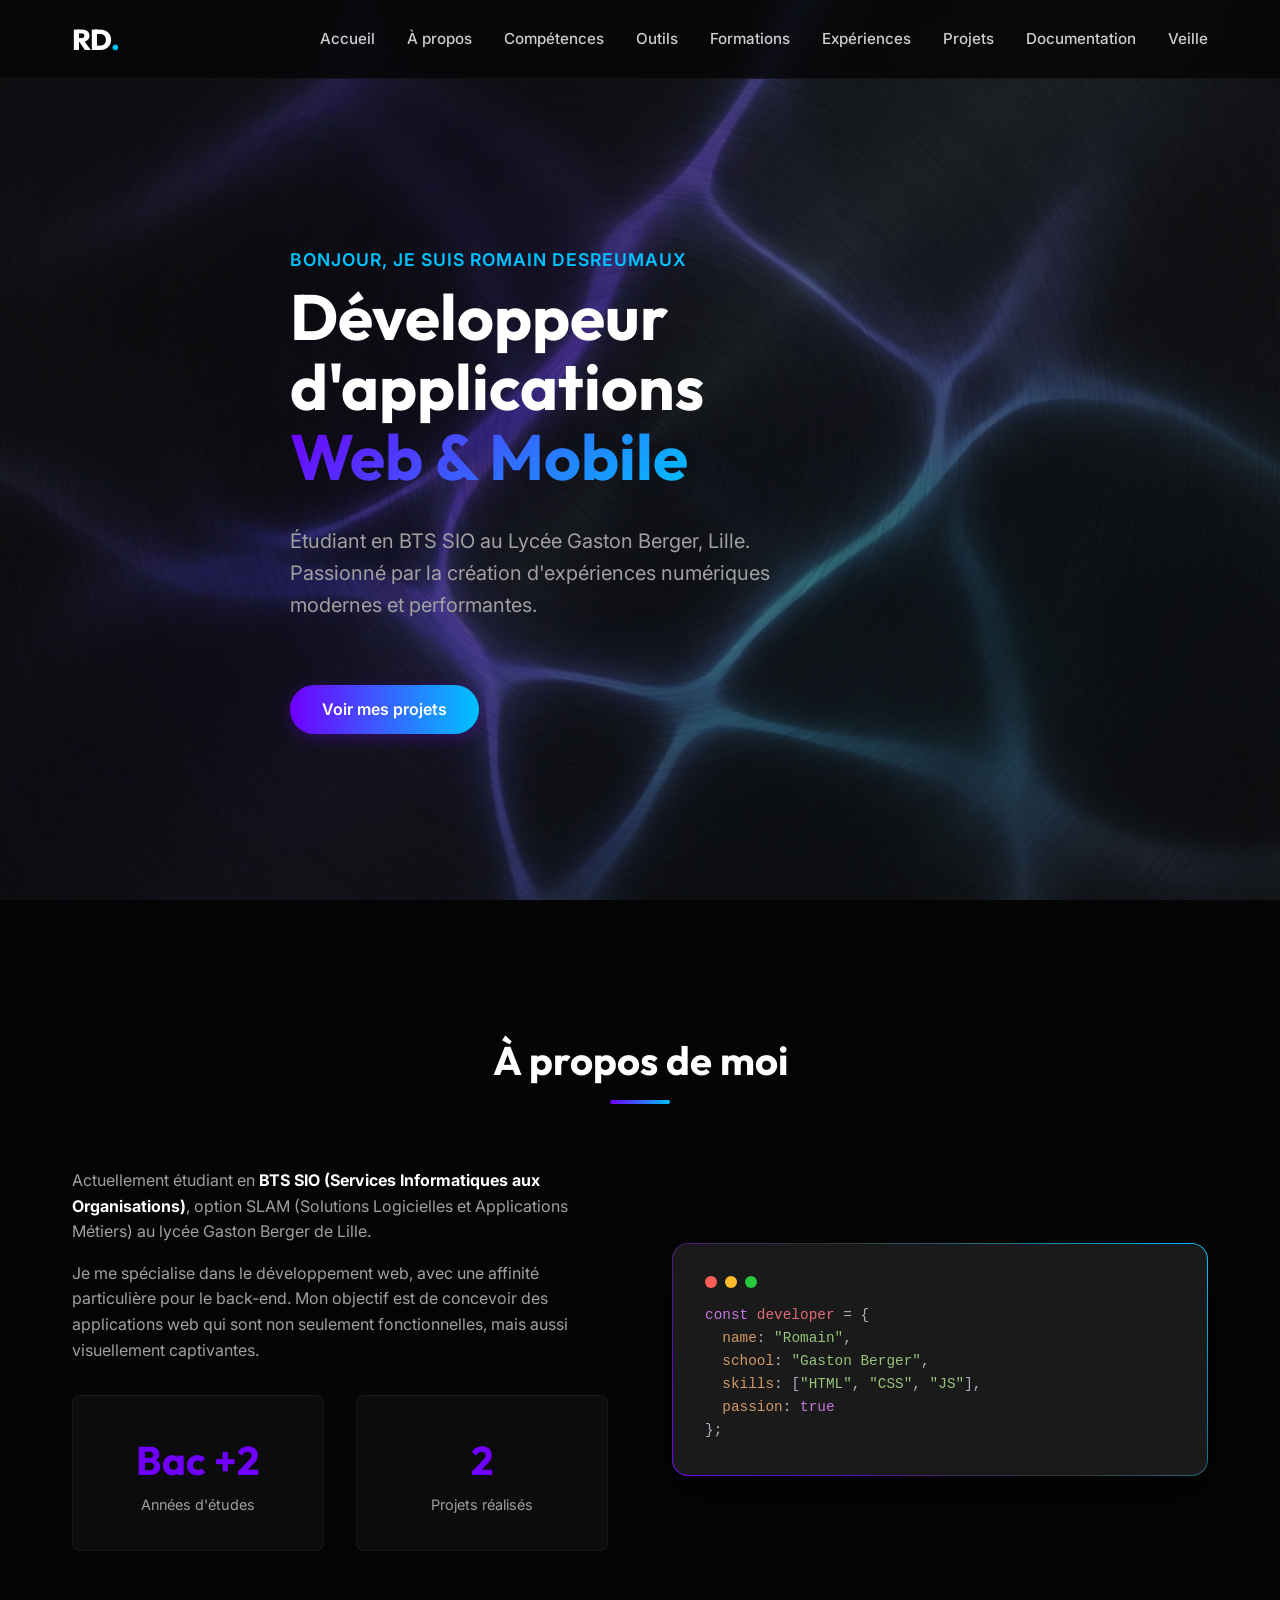
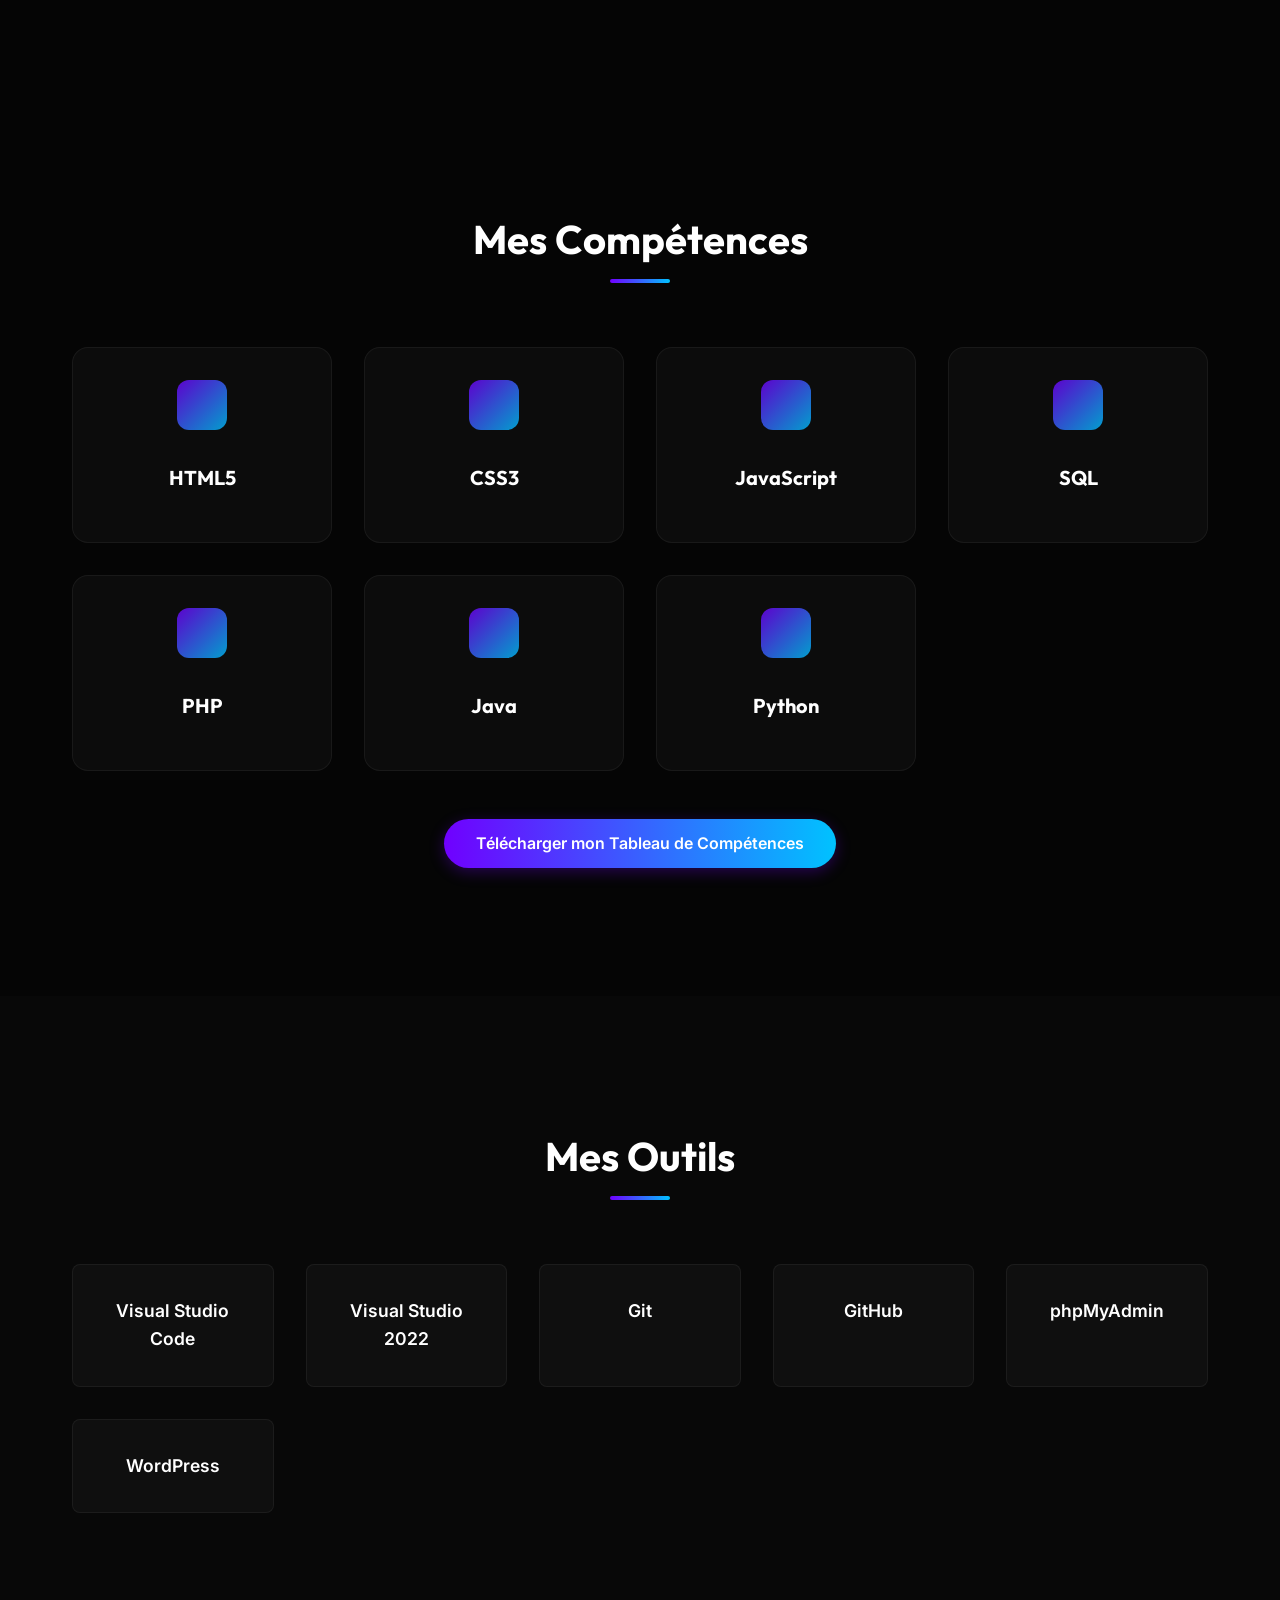
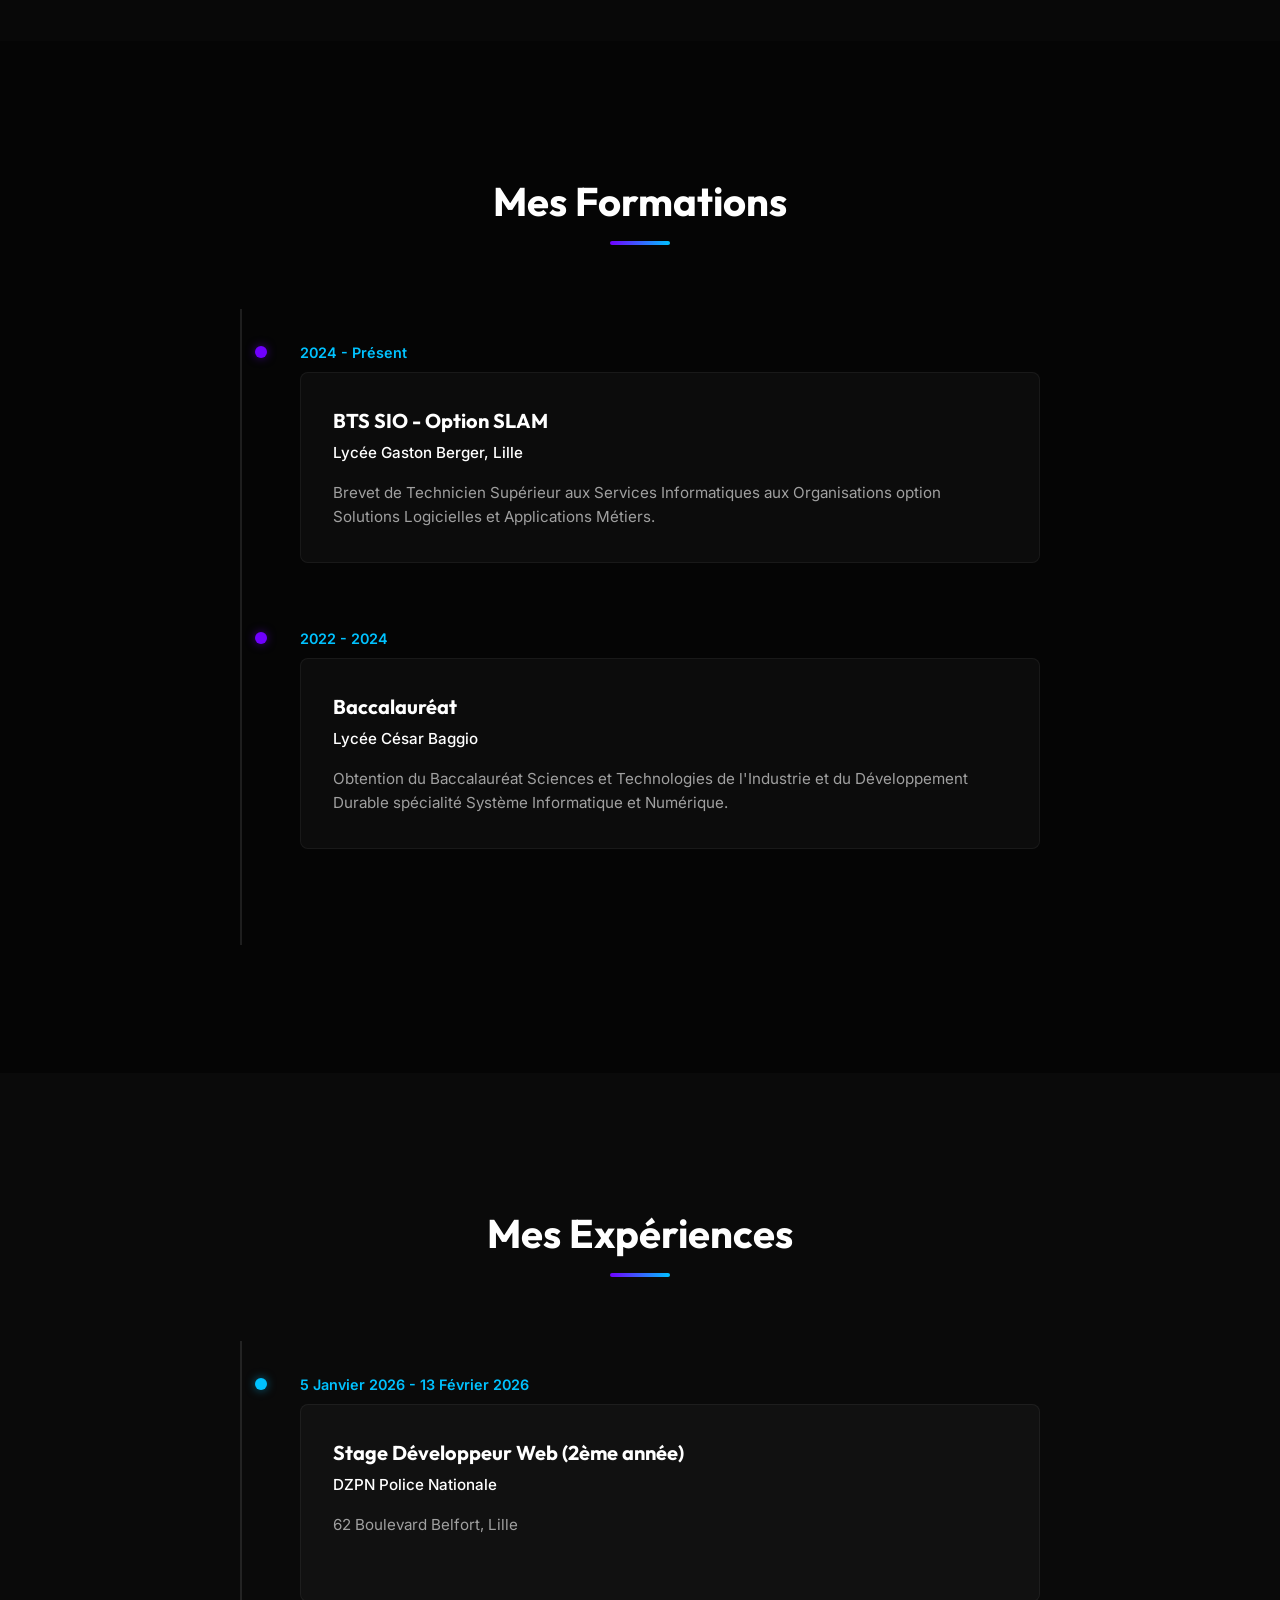
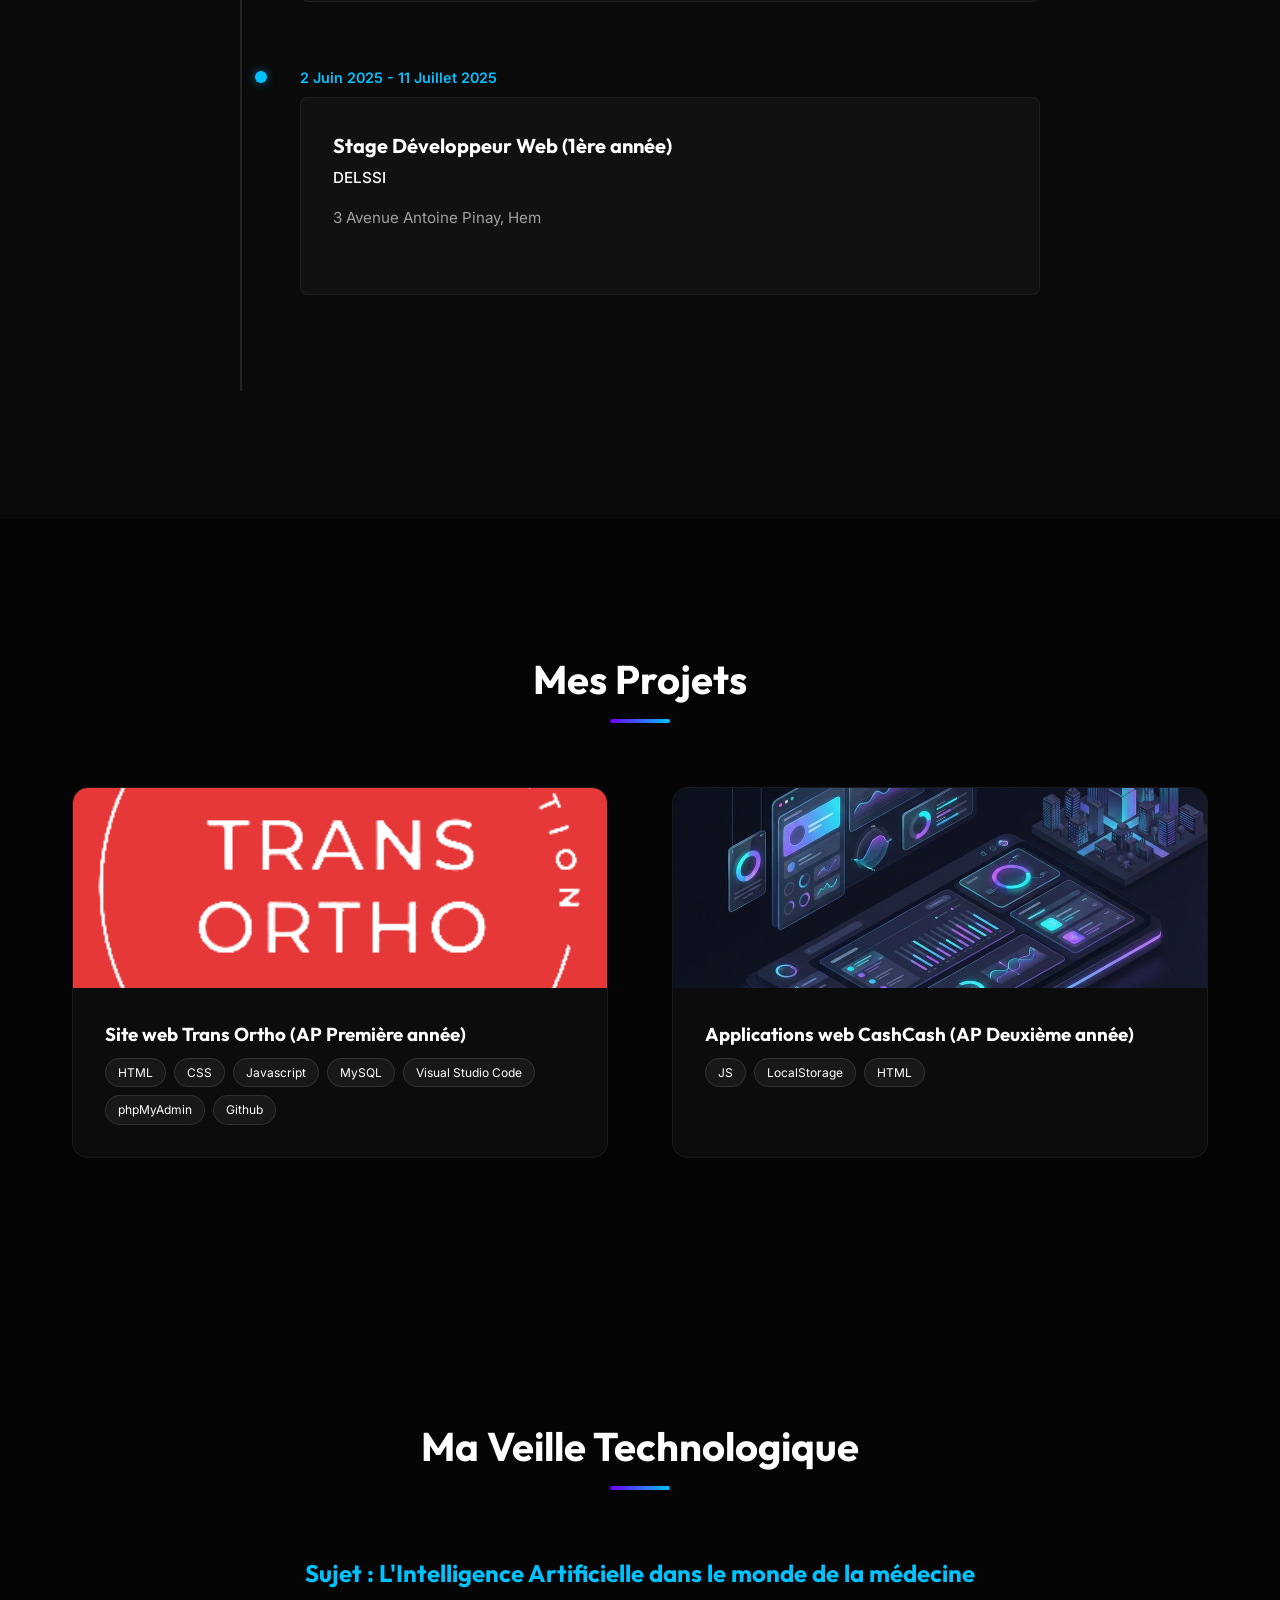
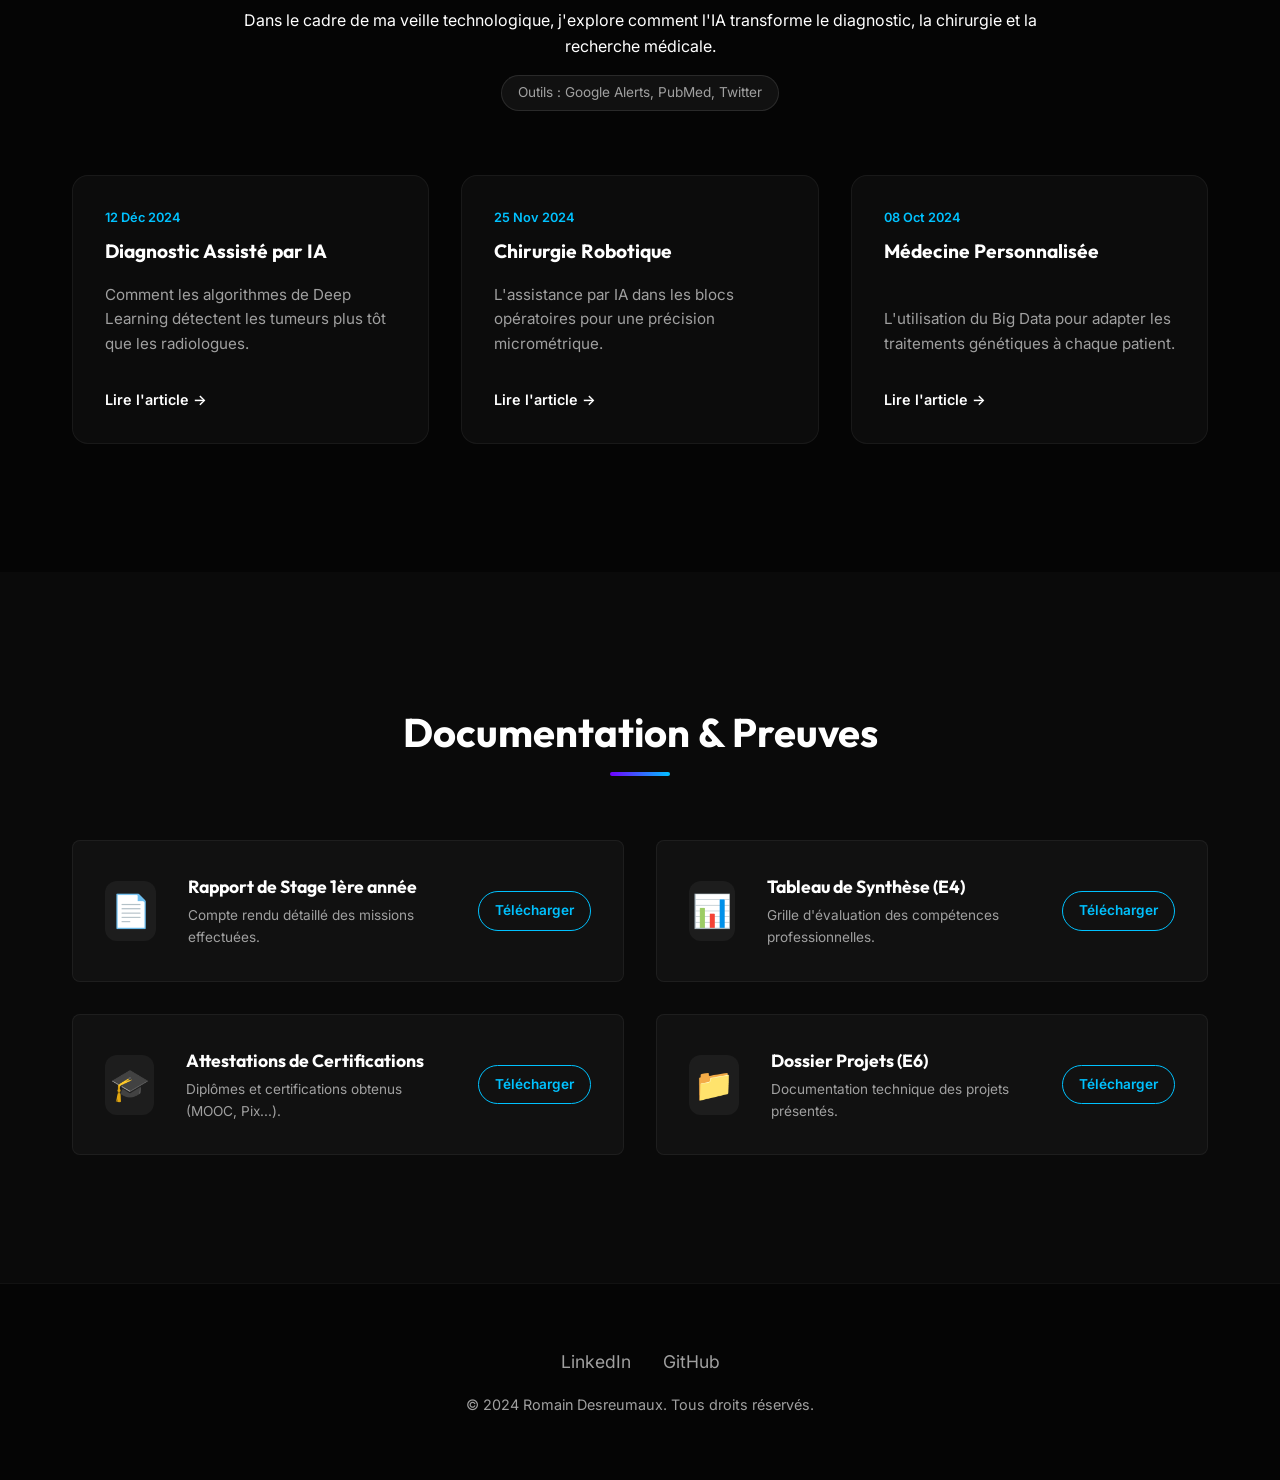
==== commit ef7e243b: "Add files via upload" ====
--- a/index.html
+++ b/index.html
@@ -152,7 +152,7 @@
                 </div>
             </div>
             <div class="skills-cta" style="text-align: center; margin-top: 3rem;">
-                <a href="assets/tableau_competences.pdf" target="_blank" class="btn btn-primary">
+                <a href="documentation/annexe_epreuve_e5.ods" target="_blank" class="btn btn-primary">
                     Télécharger mon Tableau de Compétences
                 </a>
             </div>
@@ -286,18 +286,17 @@
                 <!-- Project 1 -->
                 <article class="project-card stage-clickable" data-stage="projet1" style="cursor: pointer;">
                     <div class="project-image">
-                        <img src="images/project-placeholder.png" alt="Projet 1">
+                        <img src="images/logo_transortho.jpg" alt="Projet 1">
                         <div class="project-overlay">
                             <a href="#" class="btn-icon" aria-label="Voir le code">Code</a>
                             <a href="#" class="btn-icon" aria-label="Voir la démo">Live</a>
                         </div>
                     </div>
                     <div class="project-content">
-                        <h3>Site E-commerce</h3>
-                        <p class="project-desc">Une plateforme complète de vente en ligne avec panier, gestion des
-                            utilisateurs et panneau d'administration.</p>
+                        <h3>Site web Trans Ortho (AP Première année)</h3>
                         <div class="project-tags">
-                            <span>PHP</span><span>MySQL</span><span>CSS</span>
+                            <span>HTML</span><span>CSS</span><span>Javascript</span><span>MySQL</span><span>Visual
+                                Studio Code</span><span>phpMyAdmin</span><span>Github</span>
                         </div>
                     </div>
                 </article>
@@ -312,9 +311,7 @@
                         </div>
                     </div>
                     <div class="project-content">
-                        <h3>Gestionnaire de Tâches</h3>
-                        <p class="project-desc">Application web pour organiser ses projets scolaires avec système de
-                            dates limites et priorités.</p>
+                        <h3>Applications web CashCash (AP Deuxième année)</h3>
                         <div class="project-tags">
                             <span>JS</span><span>LocalStorage</span><span>HTML</span>
                         </div>
--- a/css/style.css
+++ b/css/style.css
@@ -1114,20 +1114,96 @@
 
 .screenshot-grid {
     display: grid;
-    grid-template-columns: repeat(auto-fit, minmax(250px, 1fr));
-    gap: 1rem;
+    grid-template-columns: repeat(auto-fit, minmax(300px, 1fr));
+    gap: 1.5rem;
 }
 
 .screenshot-item {
     border-radius: var(--radius-sm);
     overflow: hidden;
     border: 1px solid rgba(255, 255, 255, 0.05);
+    height: 250px;
+    cursor: pointer;
+    position: relative;
+}
+
+.screenshot-item::after {
+    content: '🔍 Voir en grand';
+    position: absolute;
+    inset: 0;
+    background: rgba(0, 0, 0, 0.6);
+    display: flex;
+    justify-content: center;
+    align-items: center;
+    color: white;
+    font-weight: 600;
+    opacity: 0;
+    transition: opacity 0.3s ease;
+}
+
+.screenshot-item:hover::after {
+    opacity: 1;
 }
 
 .screenshot-item img {
     width: 100%;
     height: 100%;
     object-fit: cover;
+    transition: transform 0.3s ease;
+}
+
+.screenshot-item:hover img {
+    transform: scale(1.05);
+}
+
+/* Lightbox pour image plein écran */
+.lightbox {
+    position: fixed;
+    inset: 0;
+    background: rgba(0, 0, 0, 0.9);
+    z-index: 9999;
+    display: flex;
+    justify-content: center;
+    align-items: center;
+    opacity: 0;
+    pointer-events: none;
+    transition: opacity 0.3s ease;
+}
+
+.lightbox.active {
+    opacity: 1;
+    pointer-events: auto;
+}
+
+.lightbox-img {
+    max-width: 90%;
+    max-height: 90vh;
+    border-radius: 8px;
+    box-shadow: 0 0 30px rgba(0, 0, 0, 0.8);
+    object-fit: contain;
+}
+
+.lightbox-close {
+    position: absolute;
+    top: 30px;
+    right: 40px;
+    color: white;
+    font-size: 2.5rem;
+    cursor: pointer;
+    background: rgba(255, 255, 255, 0.1);
+    width: 50px;
+    height: 50px;
+    border-radius: 50%;
+    display: flex;
+    justify-content: center;
+    align-items: center;
+    transition: var(--transition-fast);
+}
+
+.lightbox-close:hover {
+    background: white;
+    color: black;
+    transform: rotate(90deg);
 }
 
 .file-list {
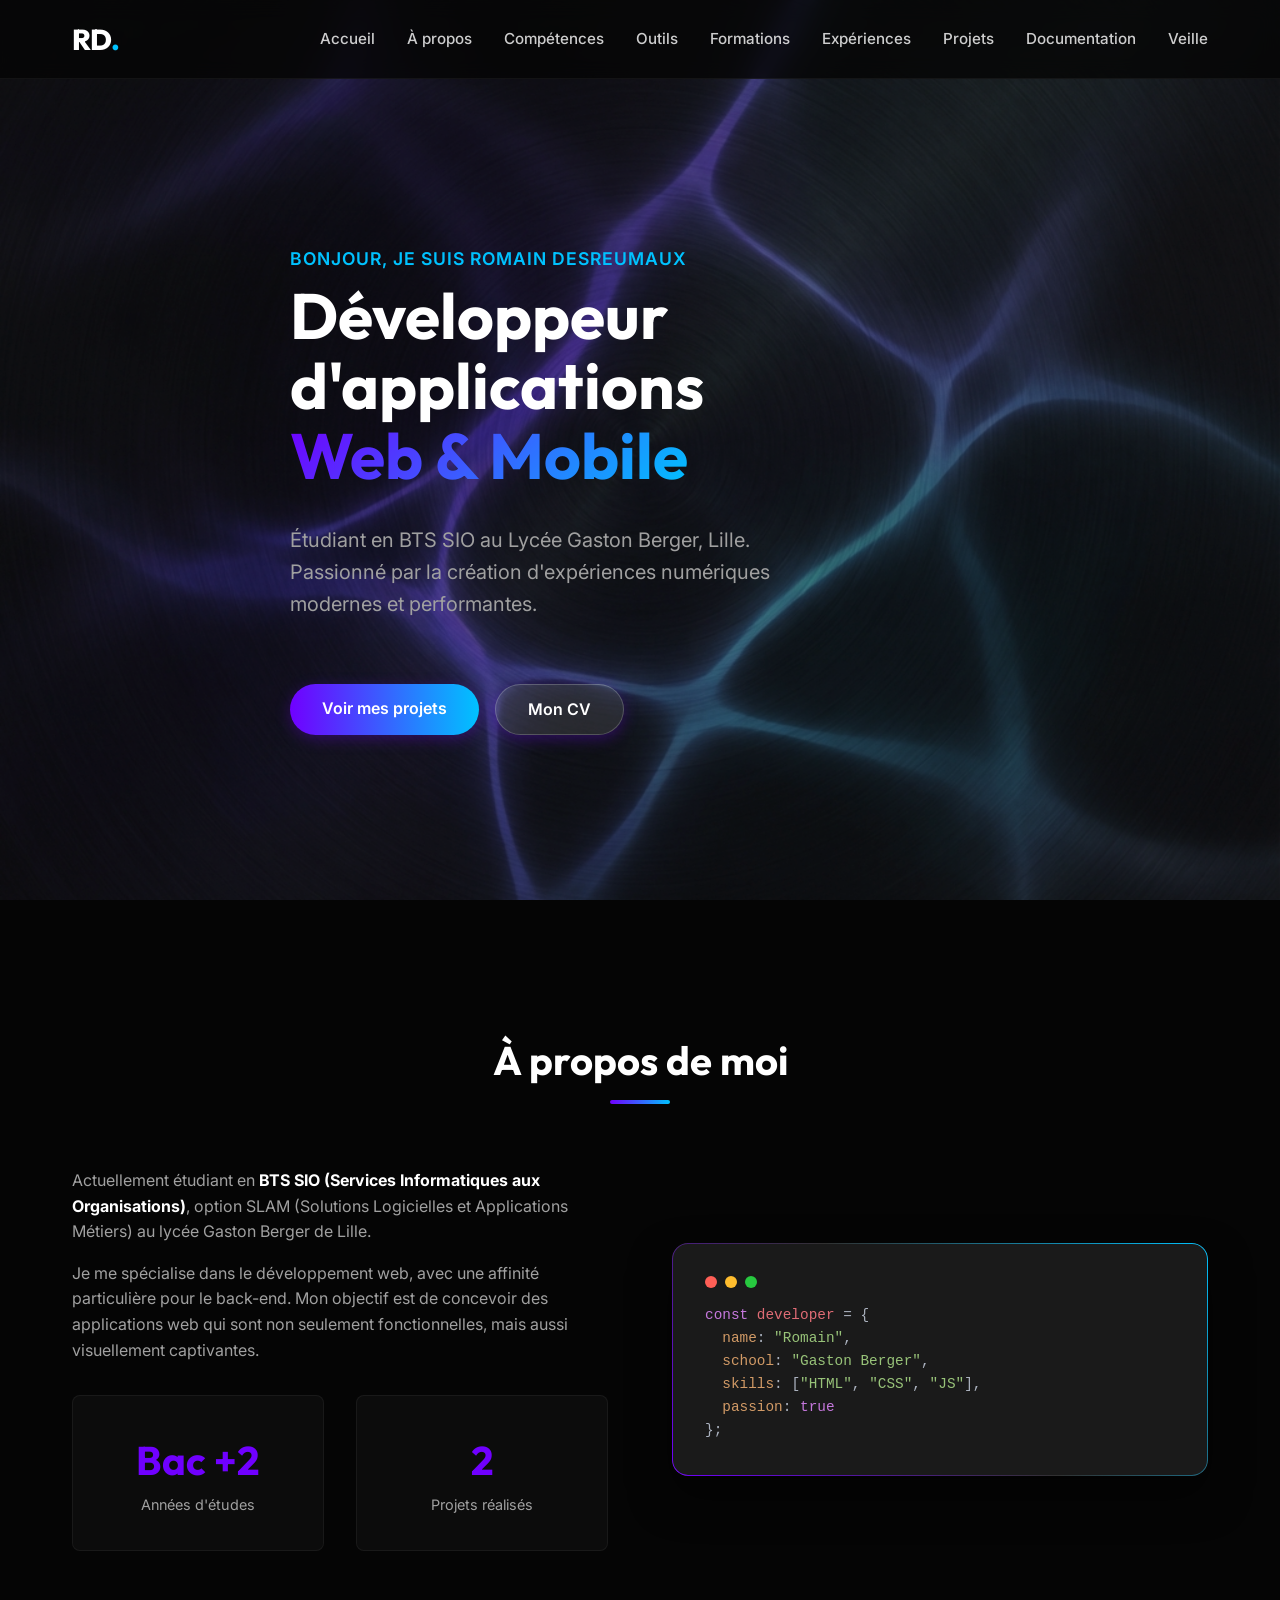
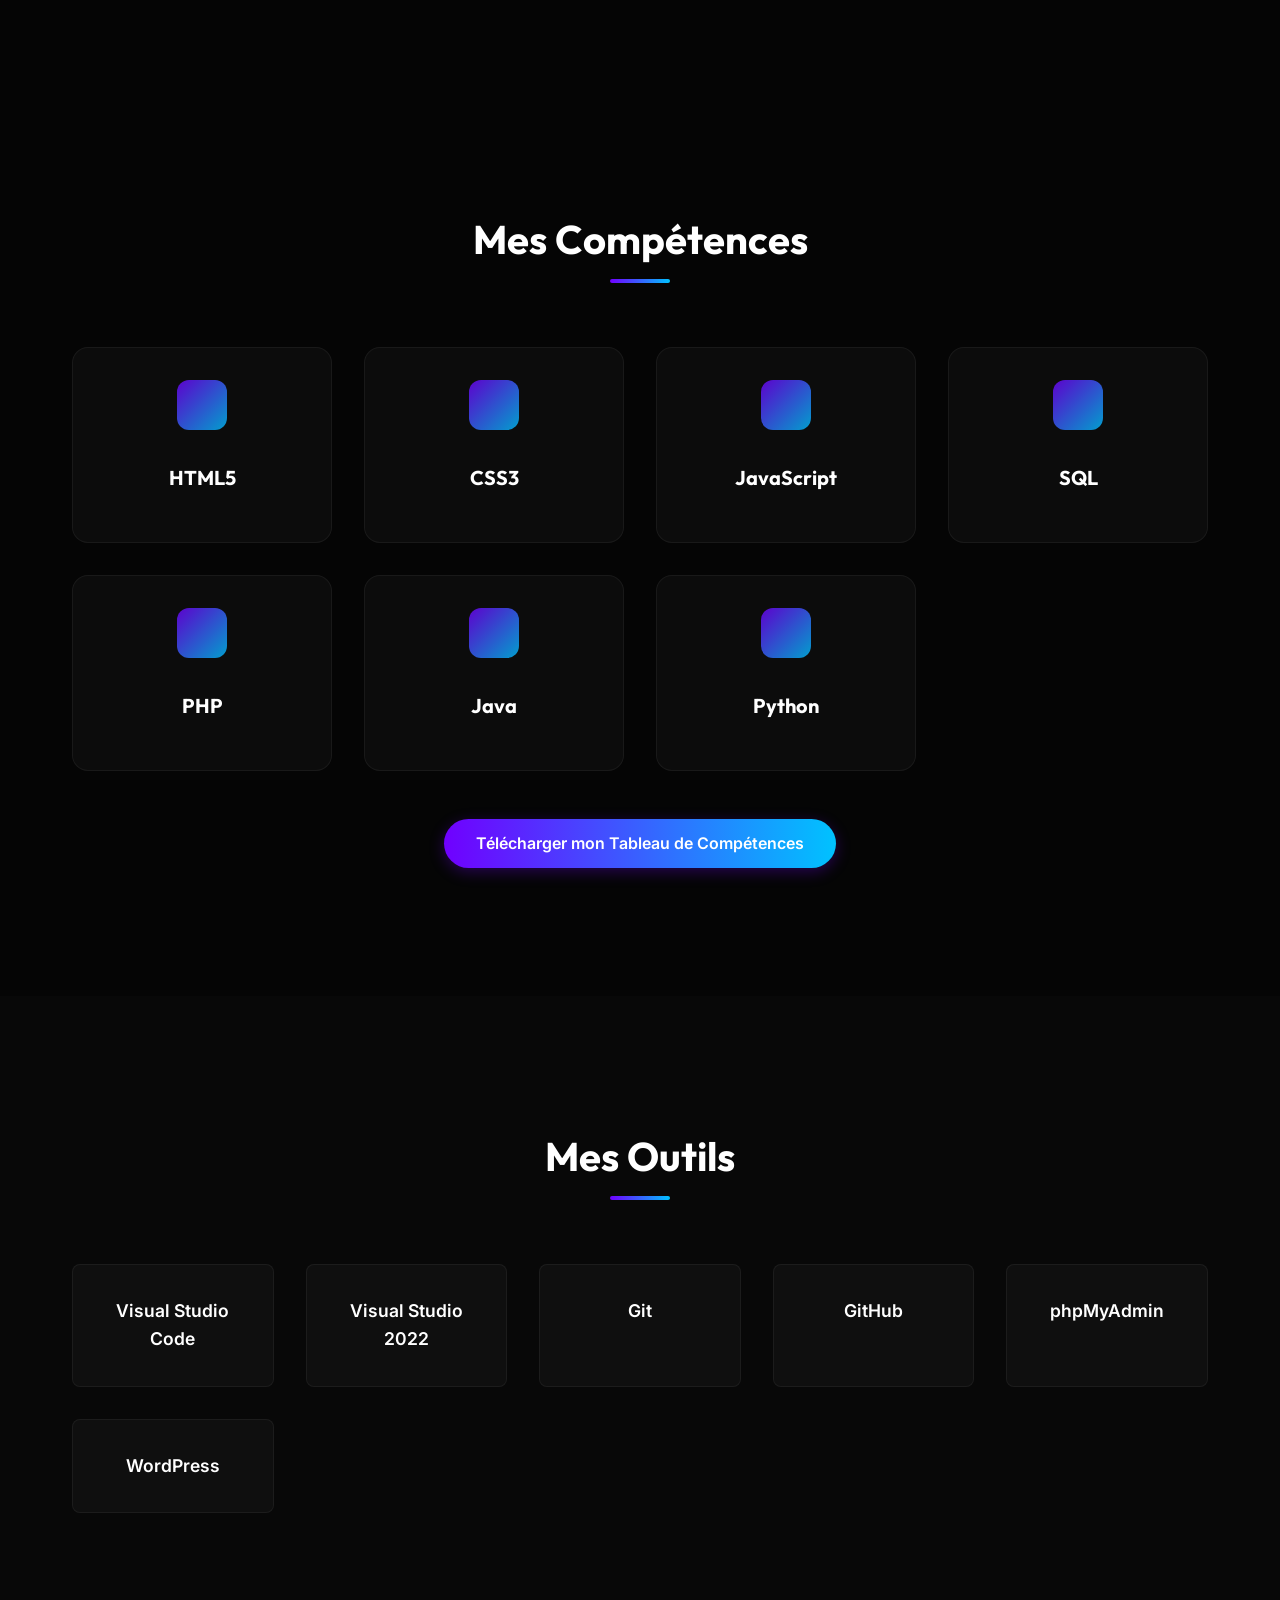
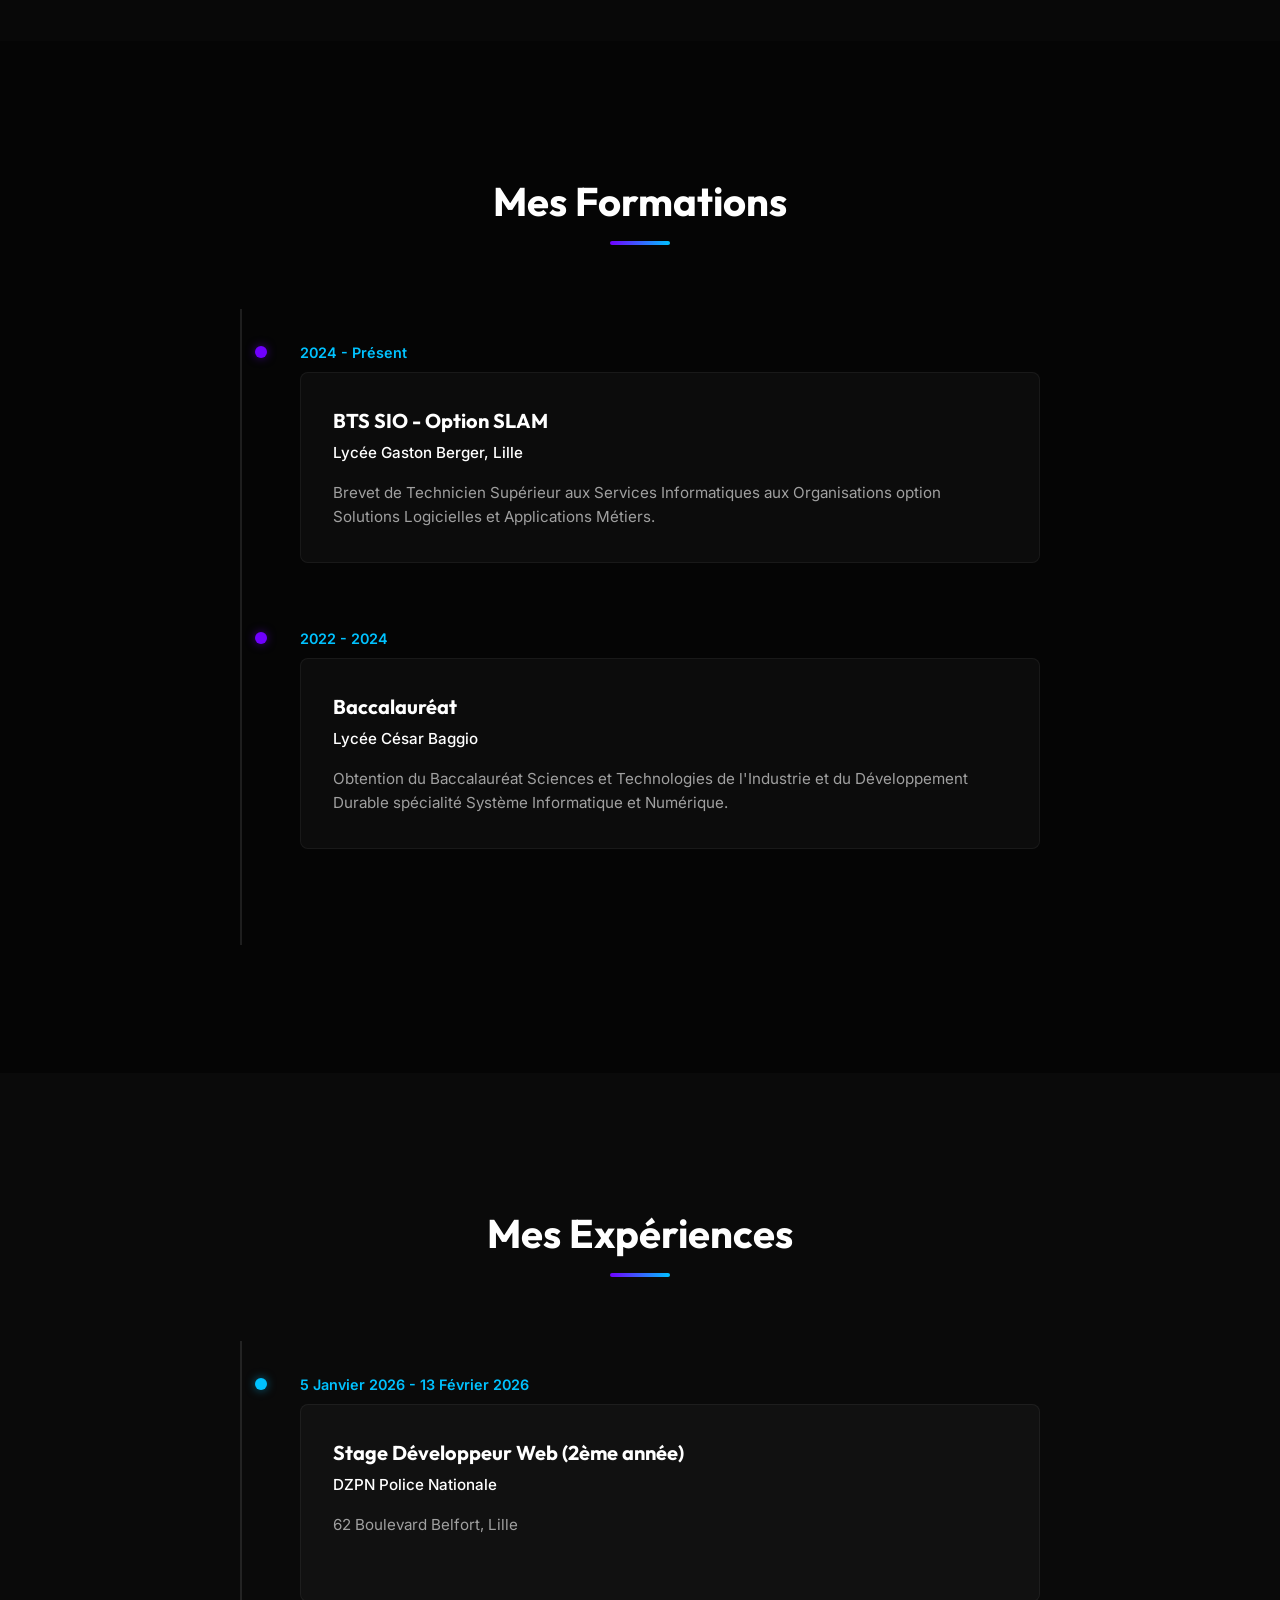
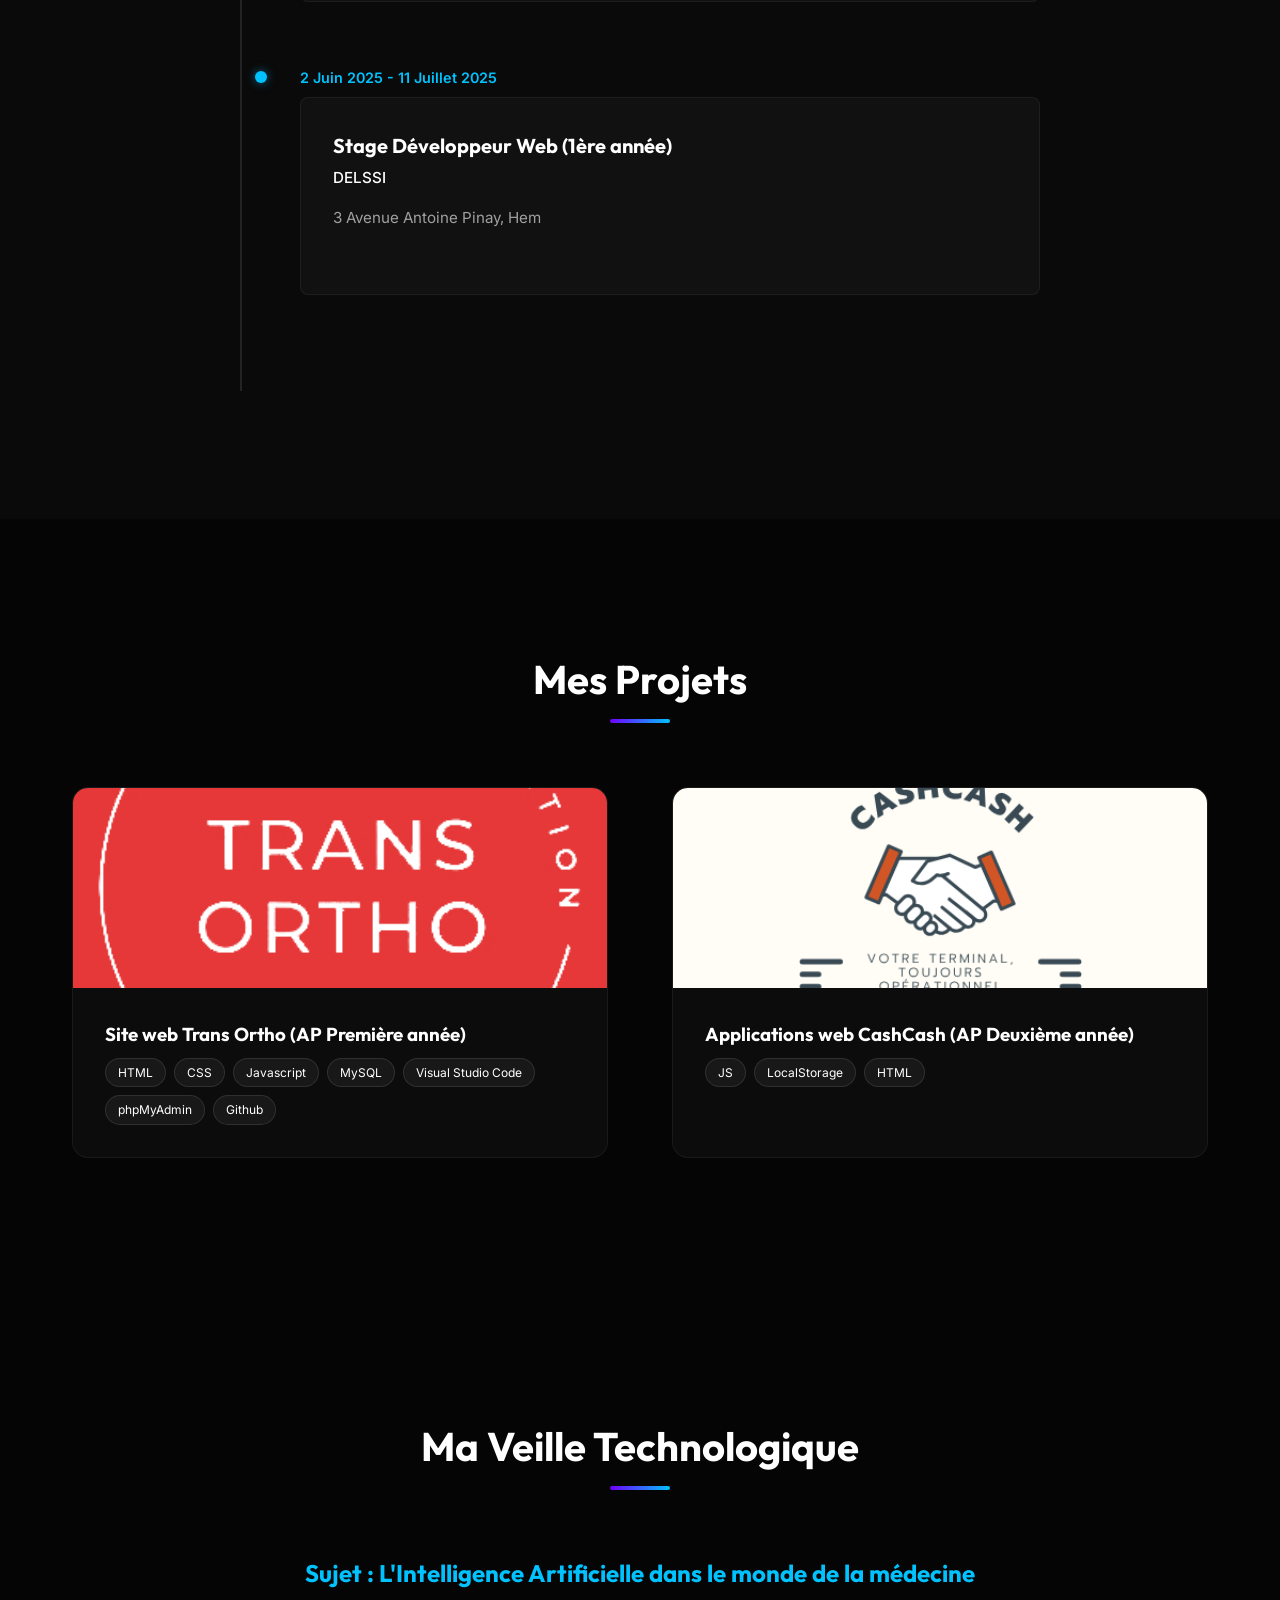
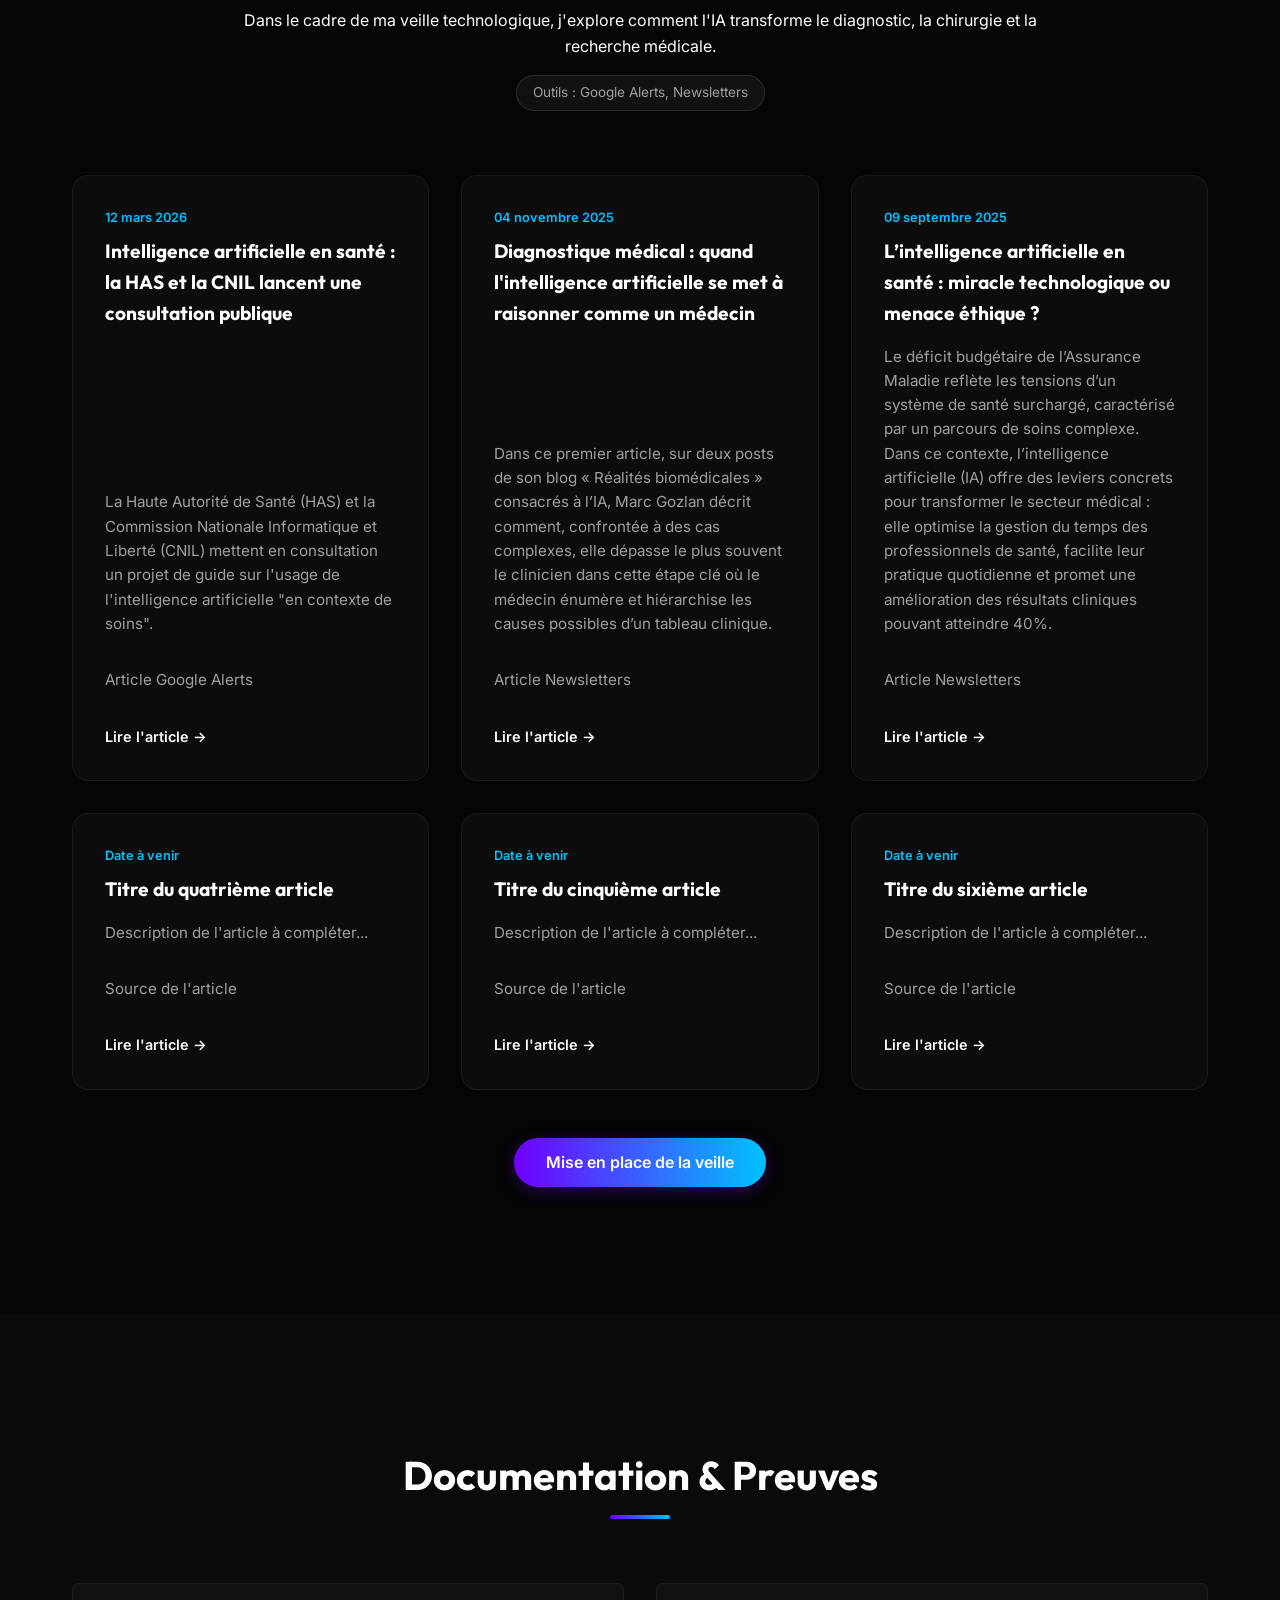
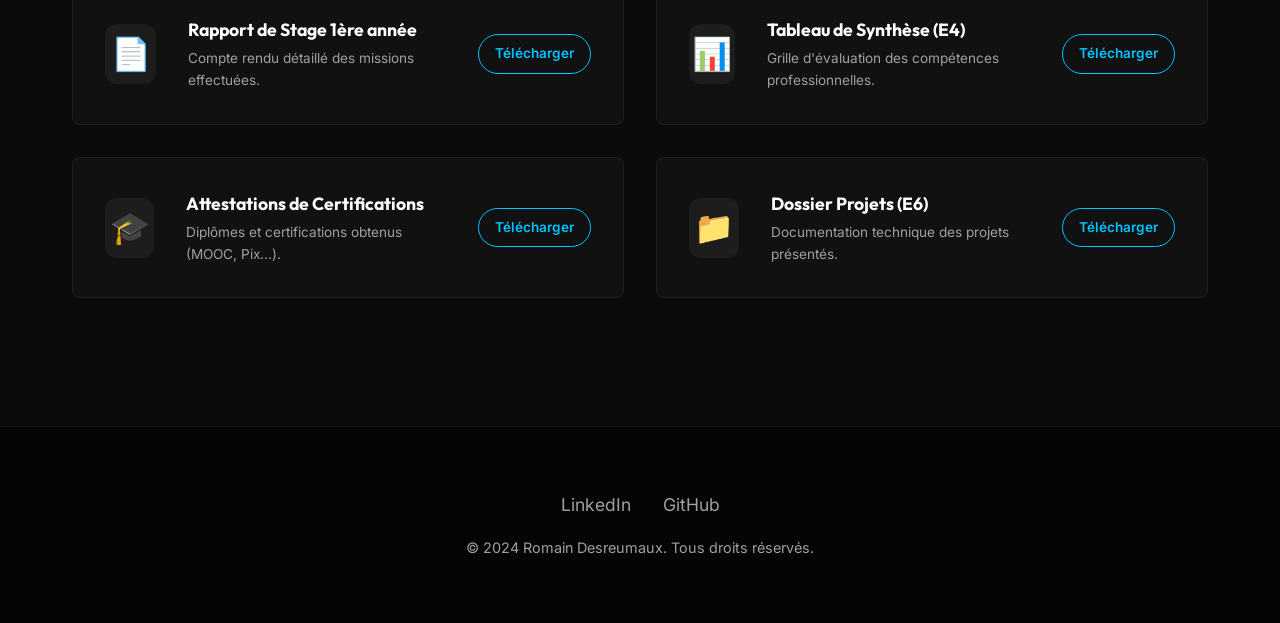
==== commit c72d6642: "Add files via upload" ====
--- a/index.html
+++ b/index.html
@@ -59,8 +59,11 @@
                 <h1 class="title">Développeur d'applications <br> <span class="gradient-text">Web & Mobile</span></h1>
                 <p class="subtitle">Étudiant en BTS SIO au Lycée Gaston Berger, Lille. Passionné par la création
                     d'expériences numériques modernes et performantes.</p>
-                <div class="hero-buttons">
+                <div class="hero-buttons" style="display: flex; gap: 1rem;">
                     <a href="#projects" class="btn btn-primary">Voir mes projets</a>
+                    <a href="documentation/cv_romain.pdf" class="btn btn-primary"
+                        style="background: rgba(255,255,255,0.1); color: white; border: 1px solid rgba(255,255,255,0.2);"
+                        target="_blank">Mon CV</a>
                 </div>
             </div>
         </div>
@@ -304,7 +307,7 @@
                 <!-- Project 2 -->
                 <article class="project-card stage-clickable" data-stage="projet2" style="cursor: pointer;">
                     <div class="project-image">
-                        <img src="images/project-placeholder.png" alt="Projet 2">
+                        <img src="images/logocashcash.png" alt="Projet 2">
                         <div class="project-overlay">
                             <a href="#" class="btn-icon">Code</a>
                             <a href="#" class="btn-icon">Live</a>
@@ -334,34 +337,86 @@
                 <p>Dans le cadre de ma veille technologique, j'explore comment l'IA transforme le diagnostic, la
                     chirurgie et la recherche médicale.</p>
                 <div class="veille-tools">
-                    <span class="tool-tag">Outils : Google Alerts, PubMed, Twitter</span>
+                    <span class="tool-tag">Outils : Google Alerts, Newsletters</span>
                 </div>
             </div>
 
             <div class="veille-grid">
                 <!-- Article 1 -->
-                <a href="#" class="veille-card">
-                    <div class="veille-date">12 Déc 2024</div>
-                    <h4>Diagnostic Assisté par IA</h4>
-                    <p>Comment les algorithmes de Deep Learning détectent les tumeurs plus tôt que les radiologues.</p>
+                <a href="https://www.federationaddiction.fr/actualites/intelligence-artificielle-en-sante-la-has-et-la-cnil-lancent-une-consultation-publique/"
+                    target="_blank" class="veille-card">
+                    <div class="veille-date">12 mars 2026</div>
+                    <h4>Intelligence artificielle en santé : la HAS et la CNIL lancent une consultation publique</h4>
+                    <p>La Haute Autorité de Santé (HAS) et la Commission Nationale Informatique et Liberté (CNIL)
+                        mettent en consultation
+                        un projet de guide sur l'usage de l'intelligence artificielle "en contexte de soins".
+                    </p>
+                    <p>Article Google Alerts</p>
                     <span class="read-more">Lire l'article &rarr;</span>
                 </a>
 
                 <!-- Article 2 -->
-                <a href="#" class="veille-card">
-                    <div class="veille-date">25 Nov 2024</div>
-                    <h4>Chirurgie Robotique</h4>
-                    <p>L'assistance par IA dans les blocs opératoires pour une précision micrométrique.</p>
+                <a href="https://www.lemonde.fr/realites-biomedicales/article/2025/11/04/diagnostic-medical-quand-l-intelligence-artificielle-se-met-a-raisonner-comme-un-medecin_6651941_6579630.html"
+                    class="veille-card">
+                    <div class="veille-date">04 novembre 2025</div>
+                    <h4>Diagnostique médical : quand l'intelligence artificielle se met à raisonner comme un médecin
+                    </h4>
+                    <p>Dans ce premier article, sur deux posts de son blog « Réalités biomédicales » consacrés à l’IA,
+                        Marc Gozlan
+                        décrit comment, confrontée à des cas complexes, elle dépasse le plus souvent le clinicien dans
+                        cette étape
+                        clé où le médecin énumère et hiérarchise les causes possibles d’un tableau clinique.</p>
+                    <p>Article Newsletters</p>
                     <span class="read-more">Lire l'article &rarr;</span>
                 </a>
 
                 <!-- Article 3 -->
-                <a href="#" class="veille-card">
-                    <div class="veille-date">08 Oct 2024</div>
-                    <h4>Médecine Personnalisée</h4>
-                    <p>L'utilisation du Big Data pour adapter les traitements génétiques à chaque patient.</p>
+                <a href="https://www.credit-agricole.com/chaines-d-infos/toutes-les-chaines-d-info-du-groupe-credit-agricole/tendances-eco/l-intelligence-artificielle-en-sante-miracle-technologique-ou-menace-ethique"
+                    class="veille-card">
+                    <div class="veille-date">09 septembre 2025</div>
+                    <h4>L’intelligence artificielle en santé : miracle technologique ou menace éthique ?</h4>
+                    <p>Le déficit budgétaire de l’Assurance Maladie reflète les tensions d’un système de santé
+                        surchargé, caractérisé
+                        par un parcours de soins complexe. Dans ce contexte, l’intelligence artificielle (IA) offre des
+                        leviers concrets pour transformer le secteur médical : elle optimise la gestion du temps des
+                        professionnels
+                        de santé, facilite leur pratique quotidienne et promet une amélioration des résultats cliniques
+                        pouvant
+                        atteindre 40%.</p>
+                    <p>Article Newsletters</p>
                     <span class="read-more">Lire l'article &rarr;</span>
                 </a>
+
+                <!-- Article 4 (À compléter) -->
+                <a href="#" class="veille-card" target="_blank">
+                    <div class="veille-date">Date à venir</div>
+                    <h4>Titre du quatrième article</h4>
+                    <p>Description de l'article à compléter...</p>
+                    <p>Source de l'article</p>
+                    <span class="read-more">Lire l'article &rarr;</span>
+                </a>
+
+                <!-- Article 5 (À compléter) -->
+                <a href="#" class="veille-card" target="_blank">
+                    <div class="veille-date">Date à venir</div>
+                    <h4>Titre du cinquième article</h4>
+                    <p>Description de l'article à compléter...</p>
+                    <p>Source de l'article</p>
+                    <span class="read-more">Lire l'article &rarr;</span>
+                </a>
+
+                <!-- Article 6 (À compléter) -->
+                <a href="#" class="veille-card" target="_blank">
+                    <div class="veille-date">Date à venir</div>
+                    <h4>Titre du sixième article</h4>
+                    <p>Description de l'article à compléter...</p>
+                    <p>Source de l'article</p>
+                    <span class="read-more">Lire l'article &rarr;</span>
+                </a>
+            </div>
+
+            <div style="text-align: center; margin-top: 3rem;">
+                <a href="veille_mise_en_place.html" class="btn btn-primary">Mise en place de la veille</a>
             </div>
         </div>
     </section>
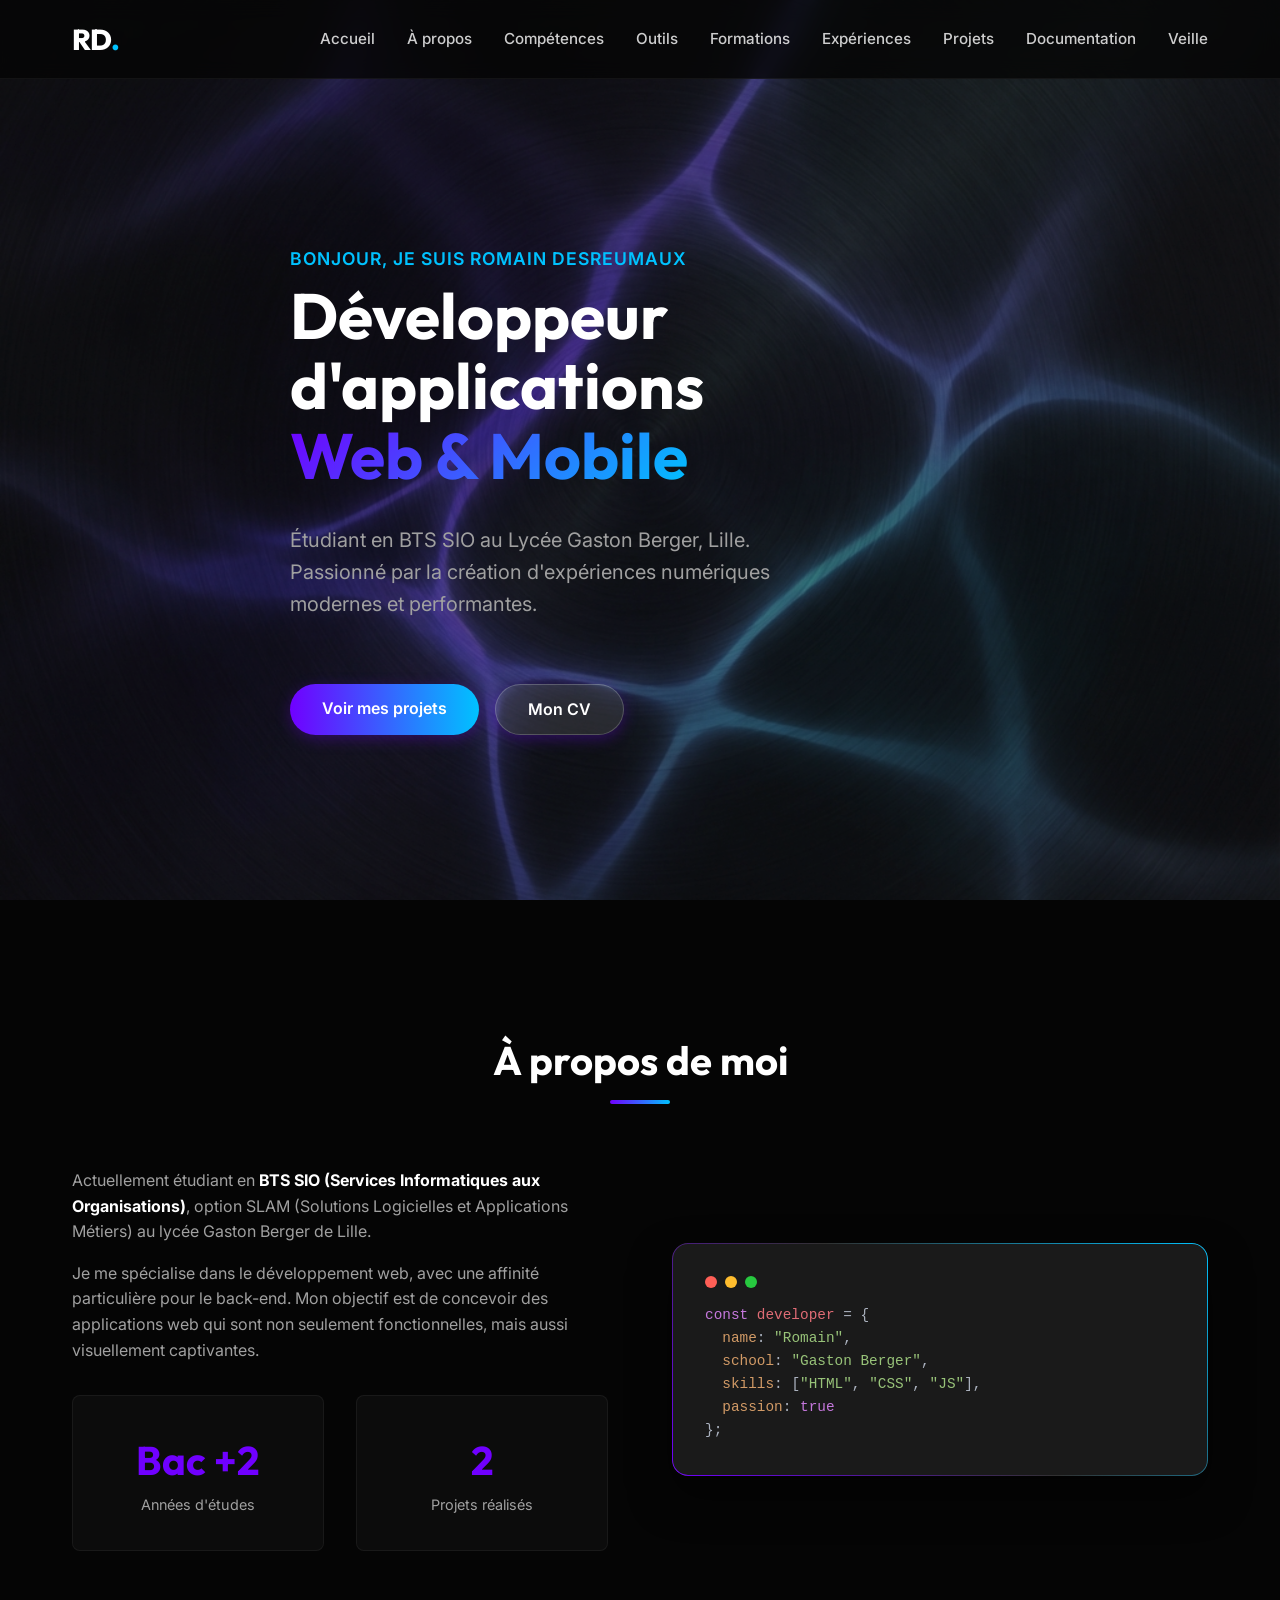
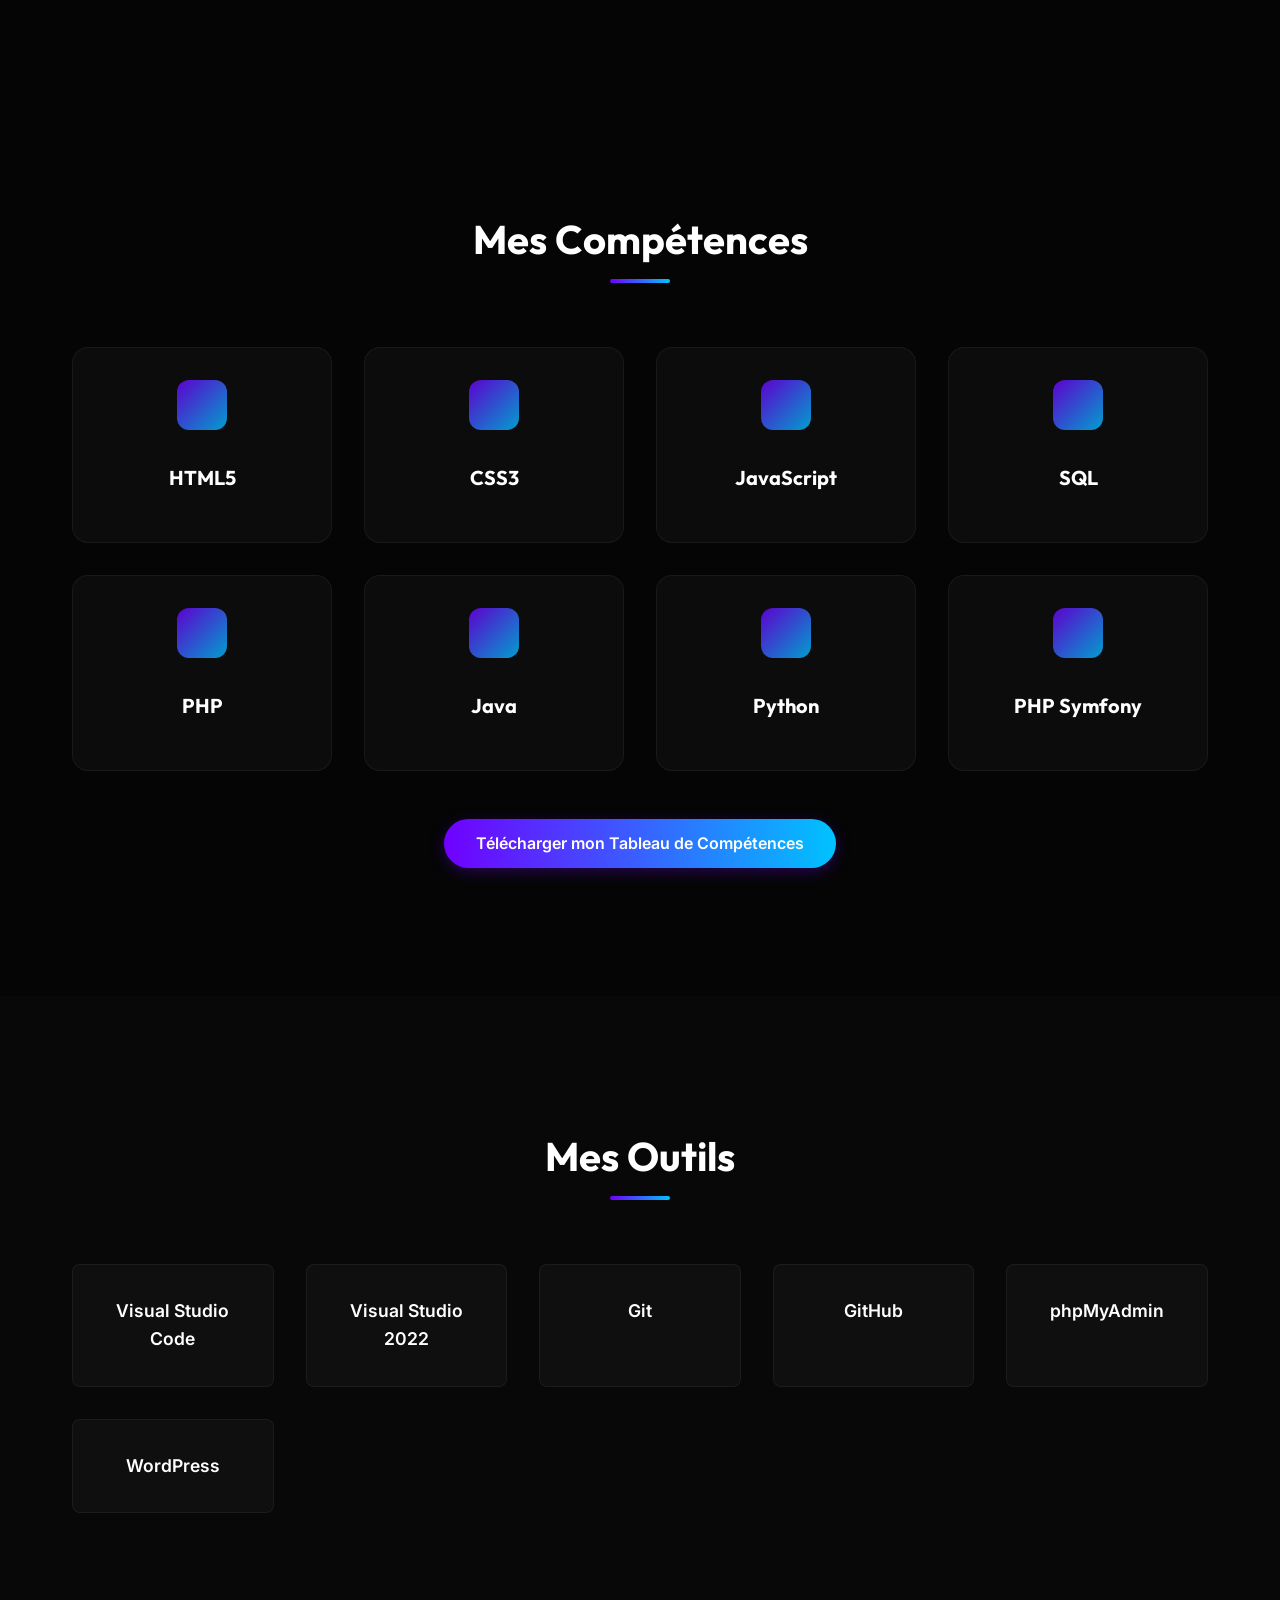
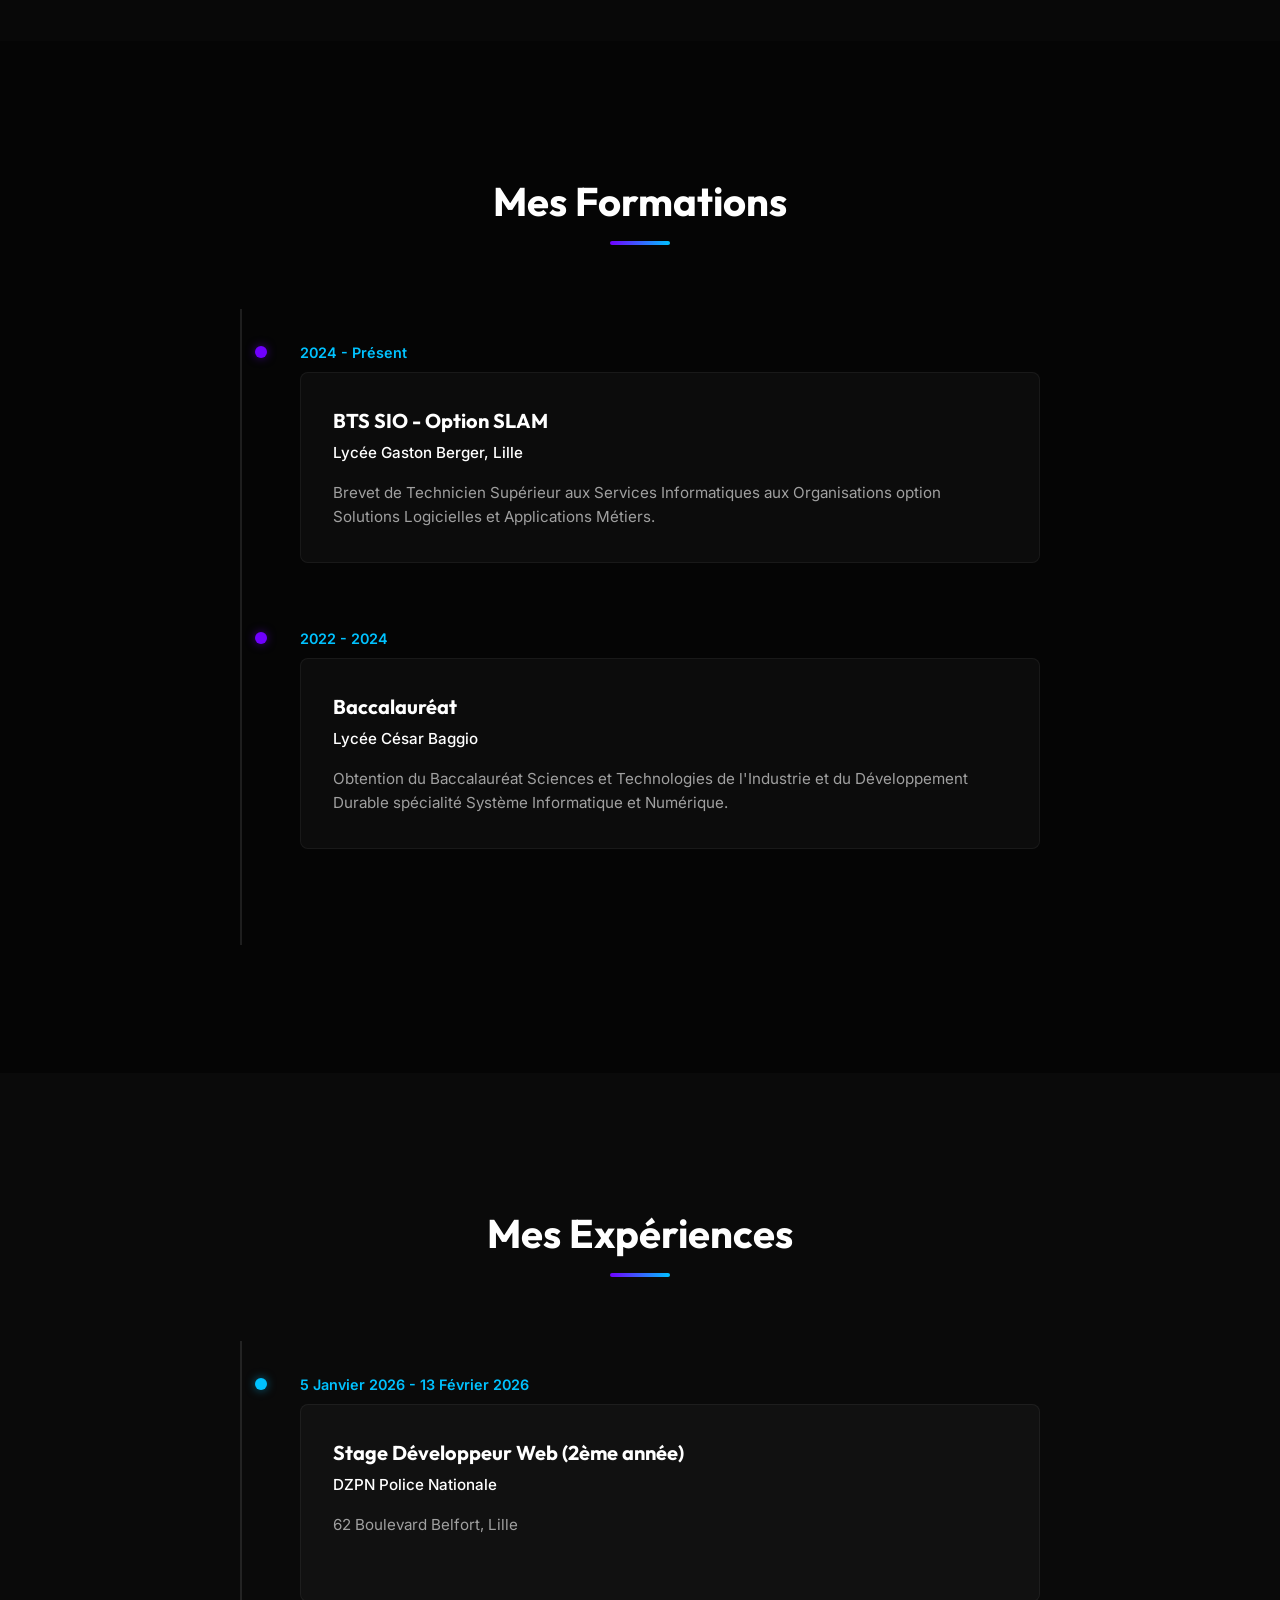
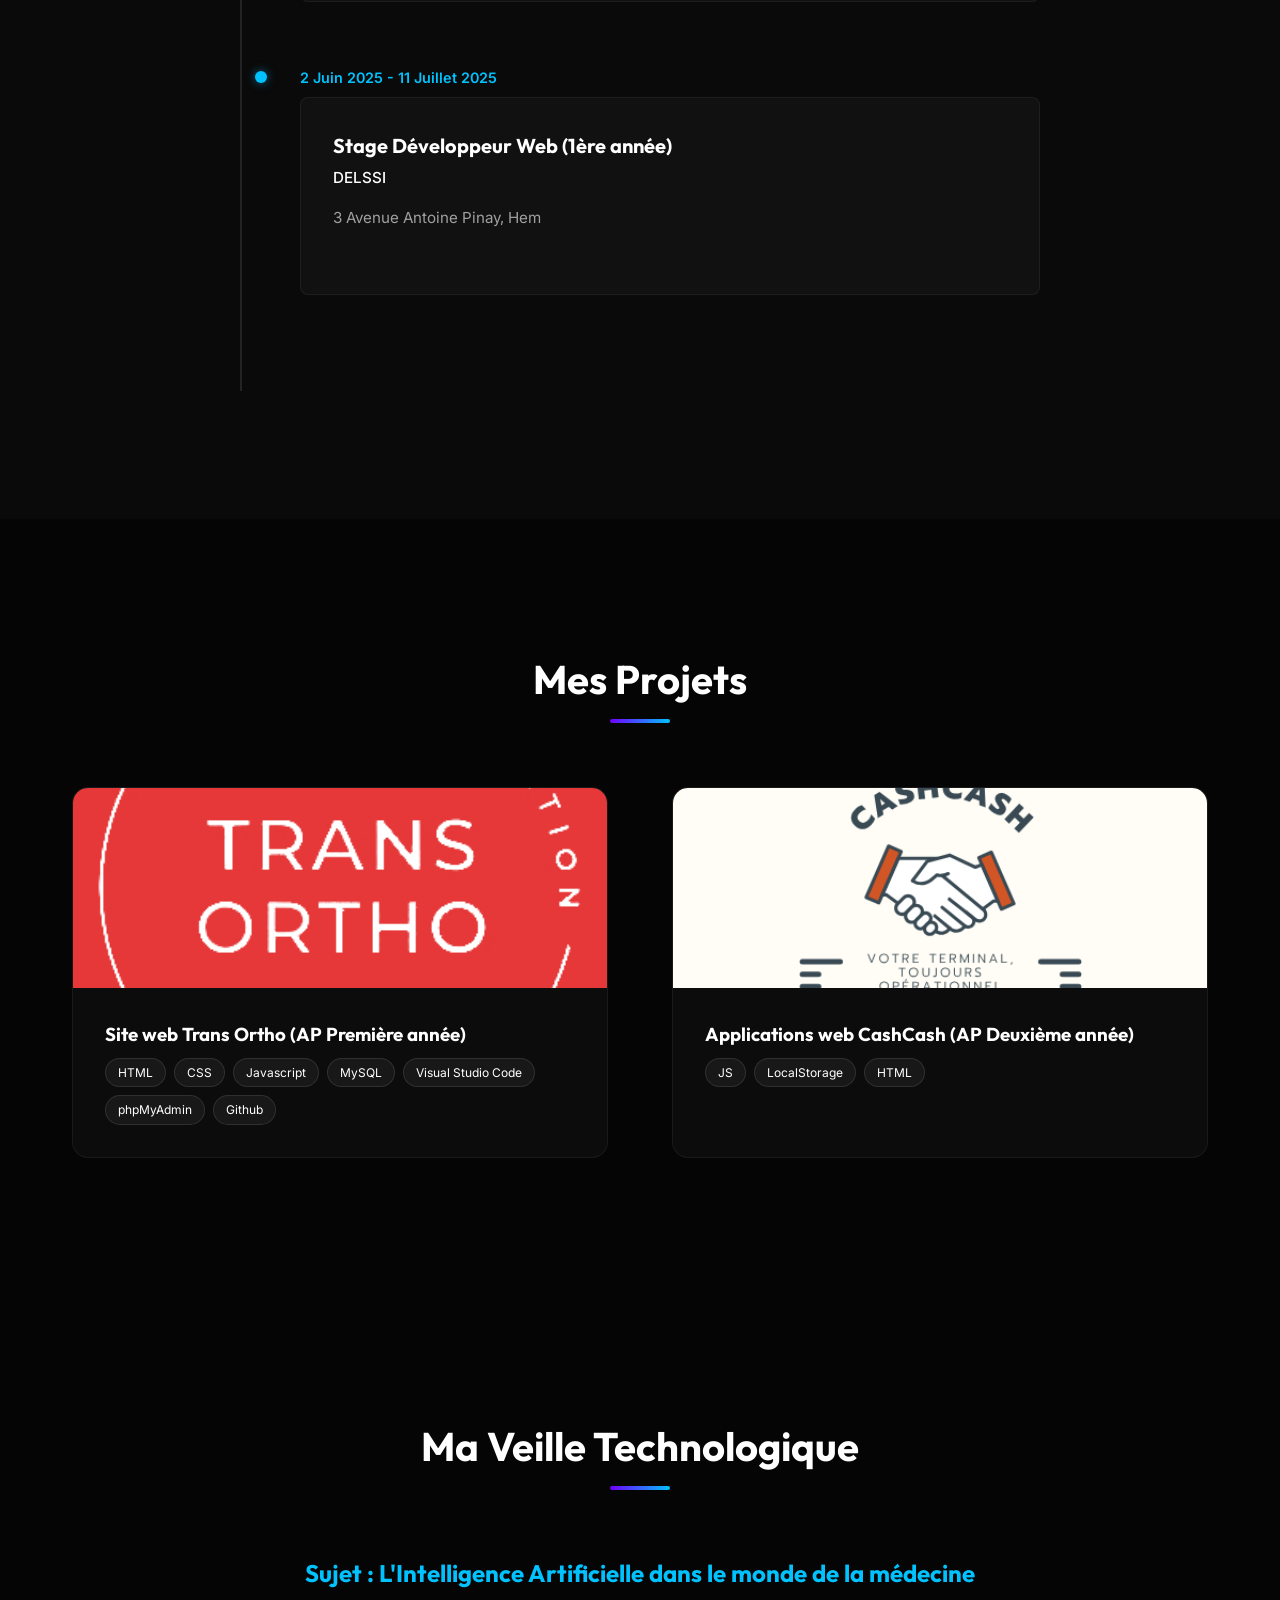
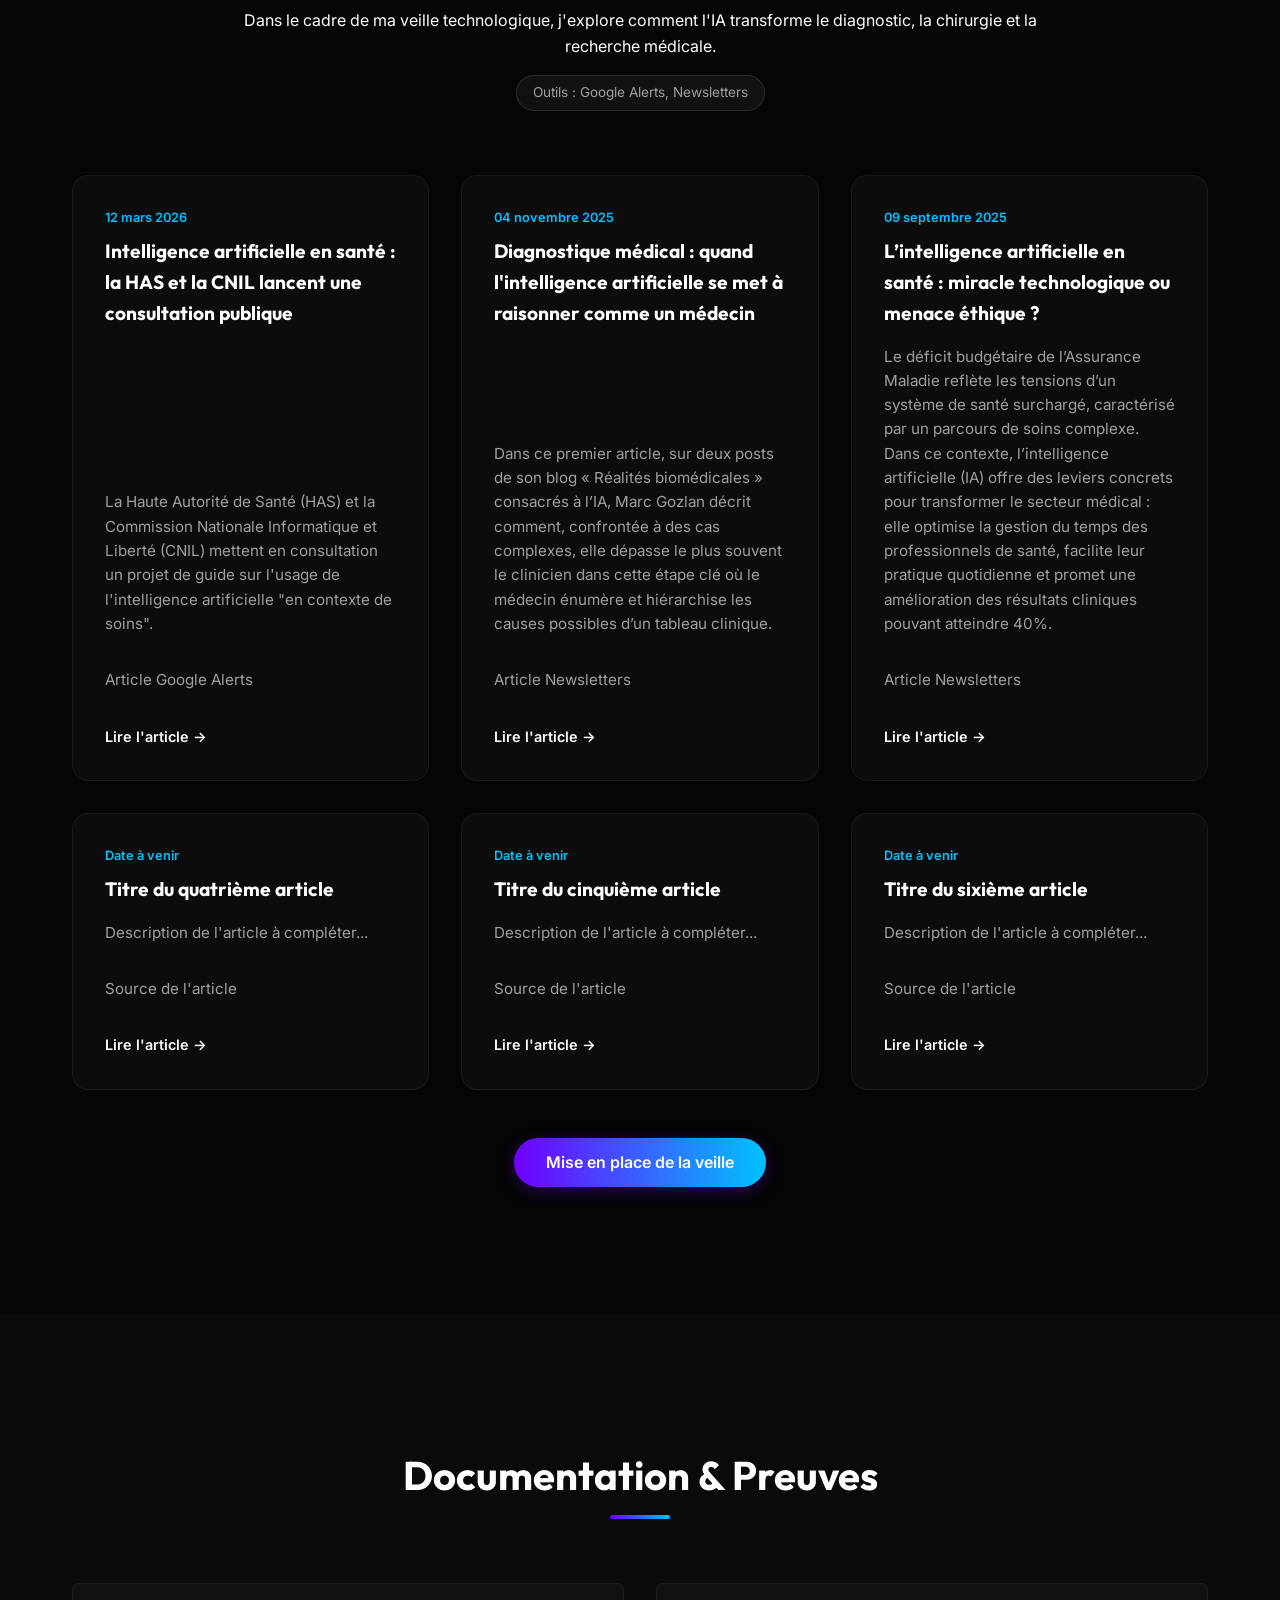
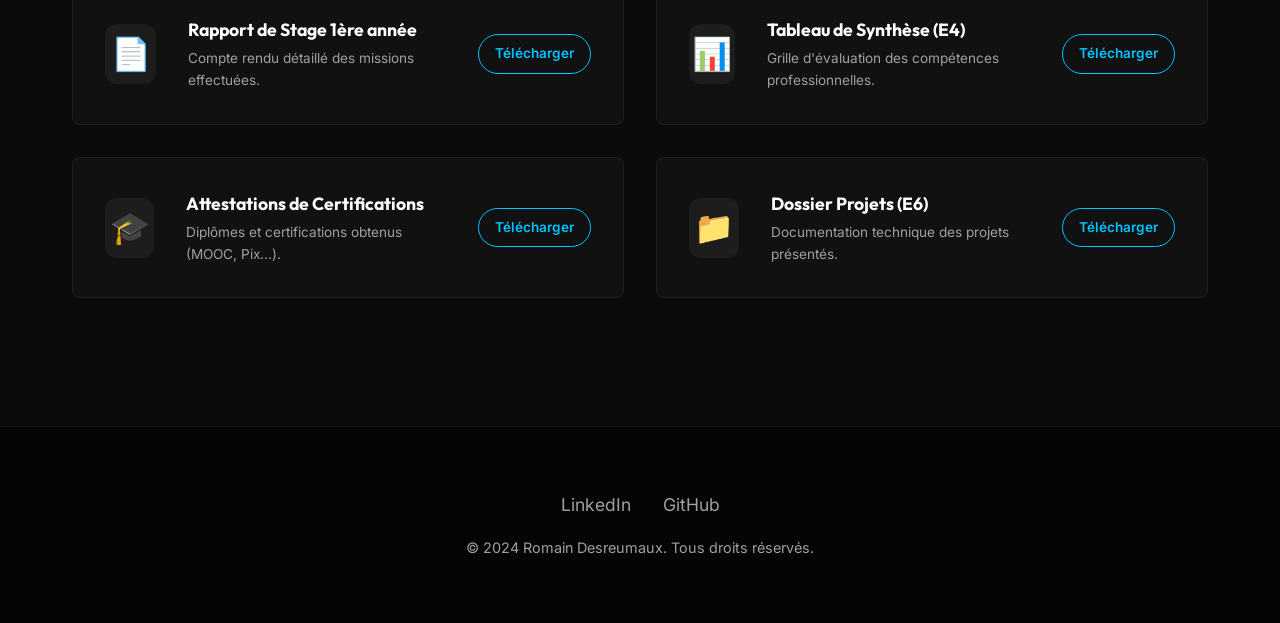
==== commit d47ba641: "Add files via upload" ====
--- a/index.html
+++ b/index.html
@@ -153,6 +153,10 @@
                     <div class="skill-icon python"></div>
                     <h3>Python</h3>
                 </div>
+                <div class="skill-card">
+                    <div class="skill-icon php"></div>
+                    <h3>PHP Symfony</h3>
+                </div>
             </div>
             <div class="skills-cta" style="text-align: center; margin-top: 3rem;">
                 <a href="documentation/annexe_epreuve_e5.ods" target="_blank" class="btn btn-primary">
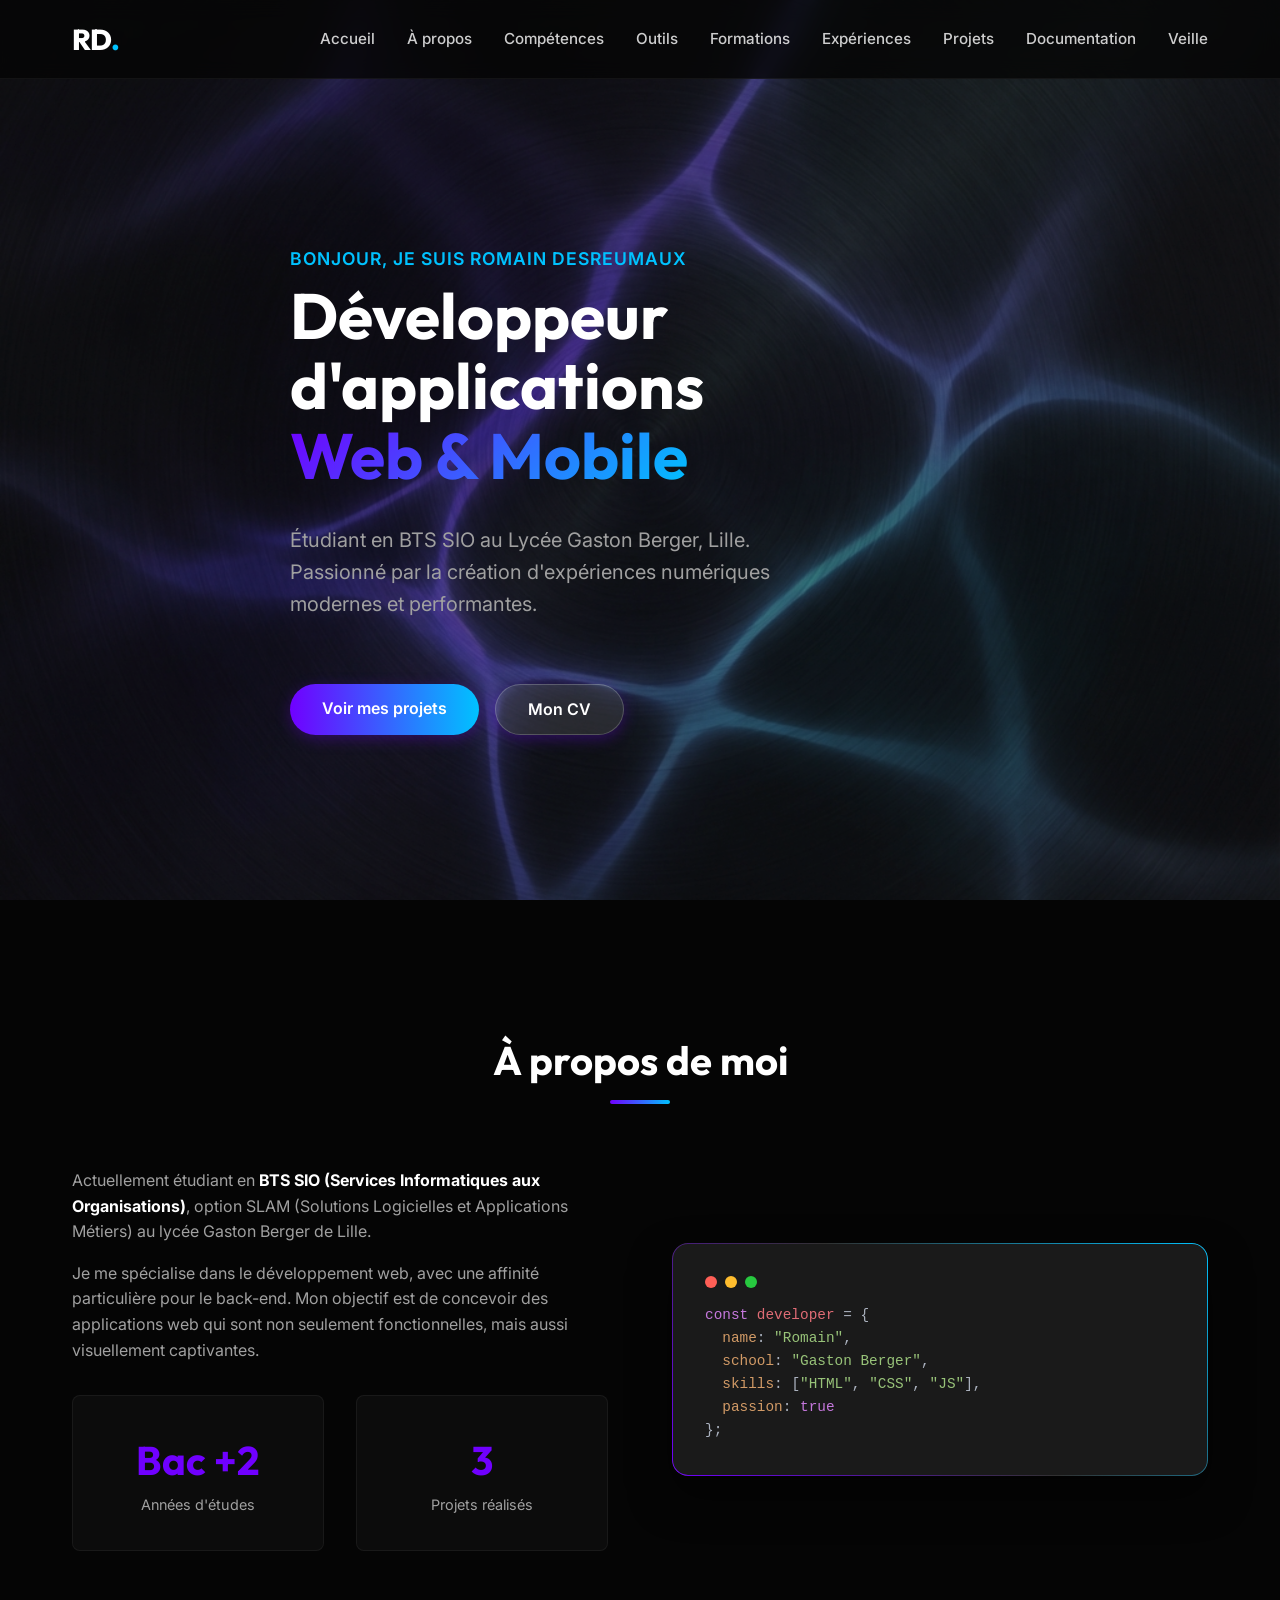
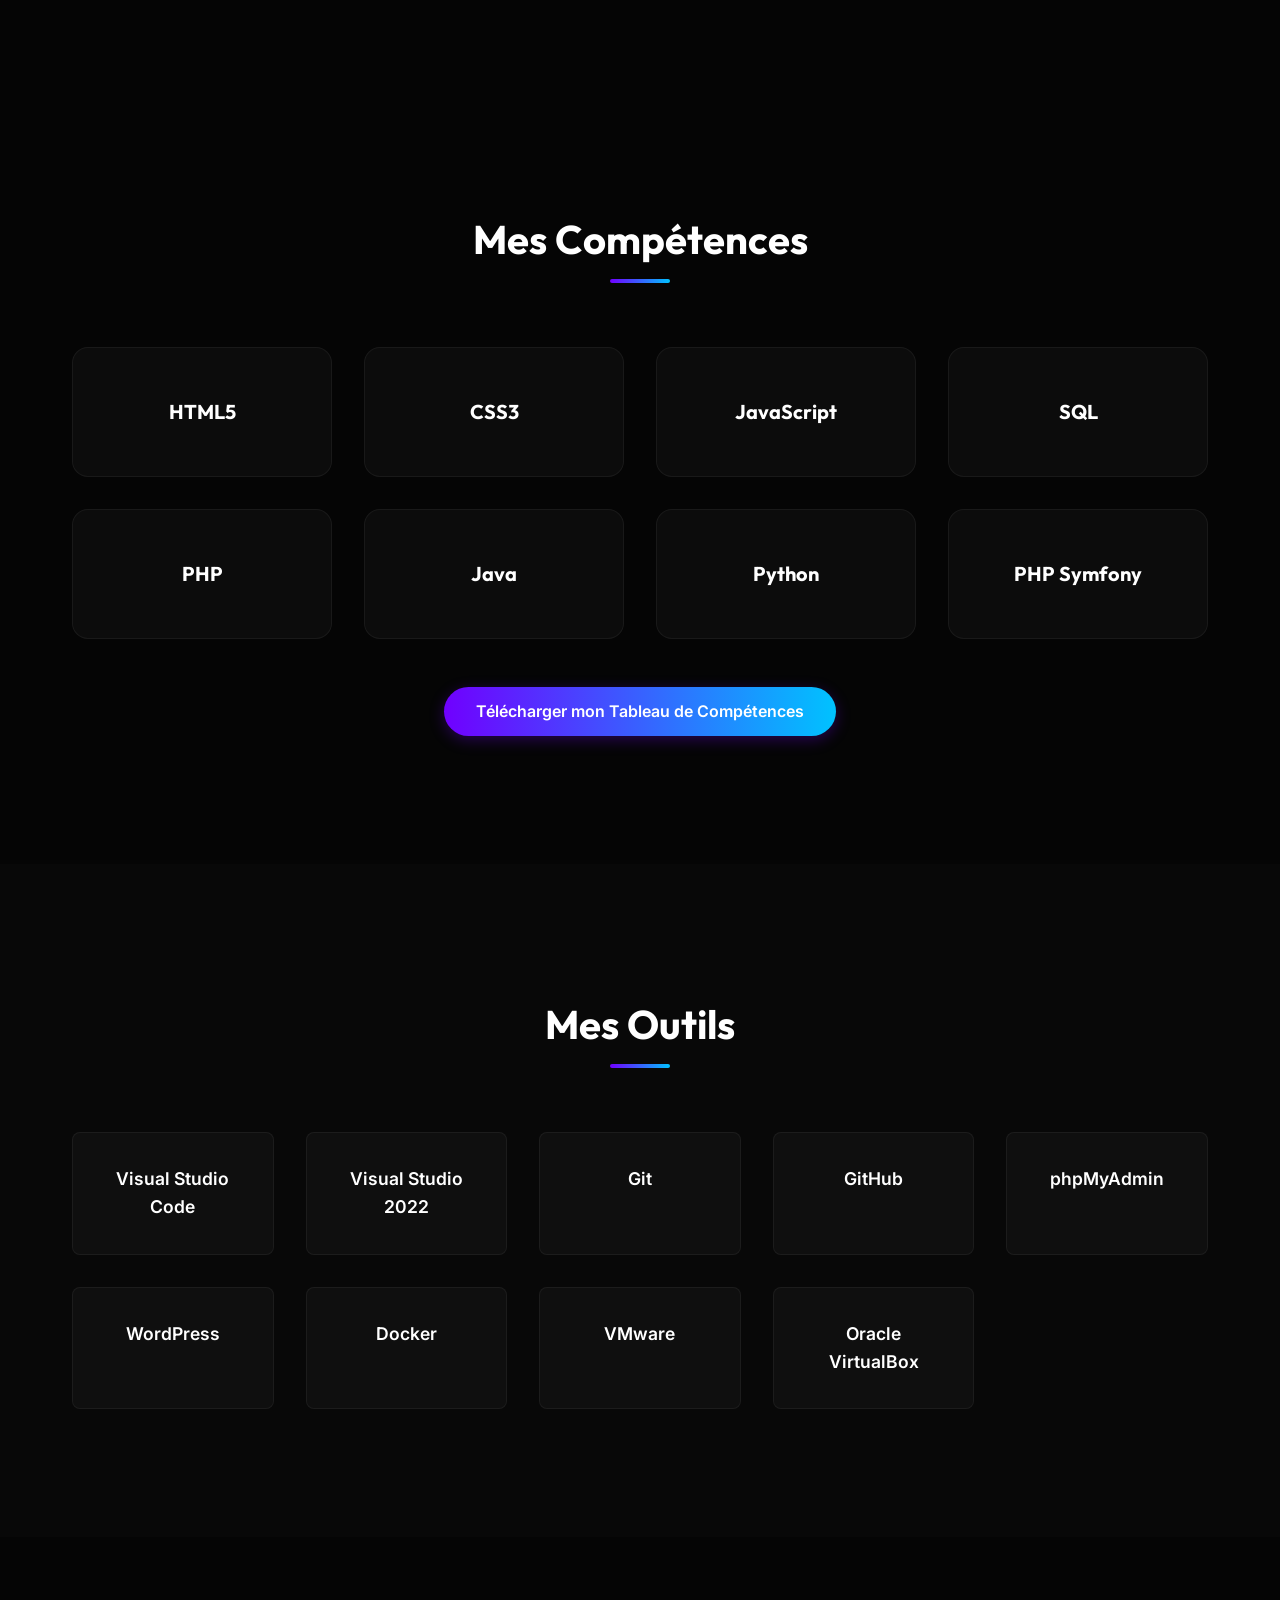
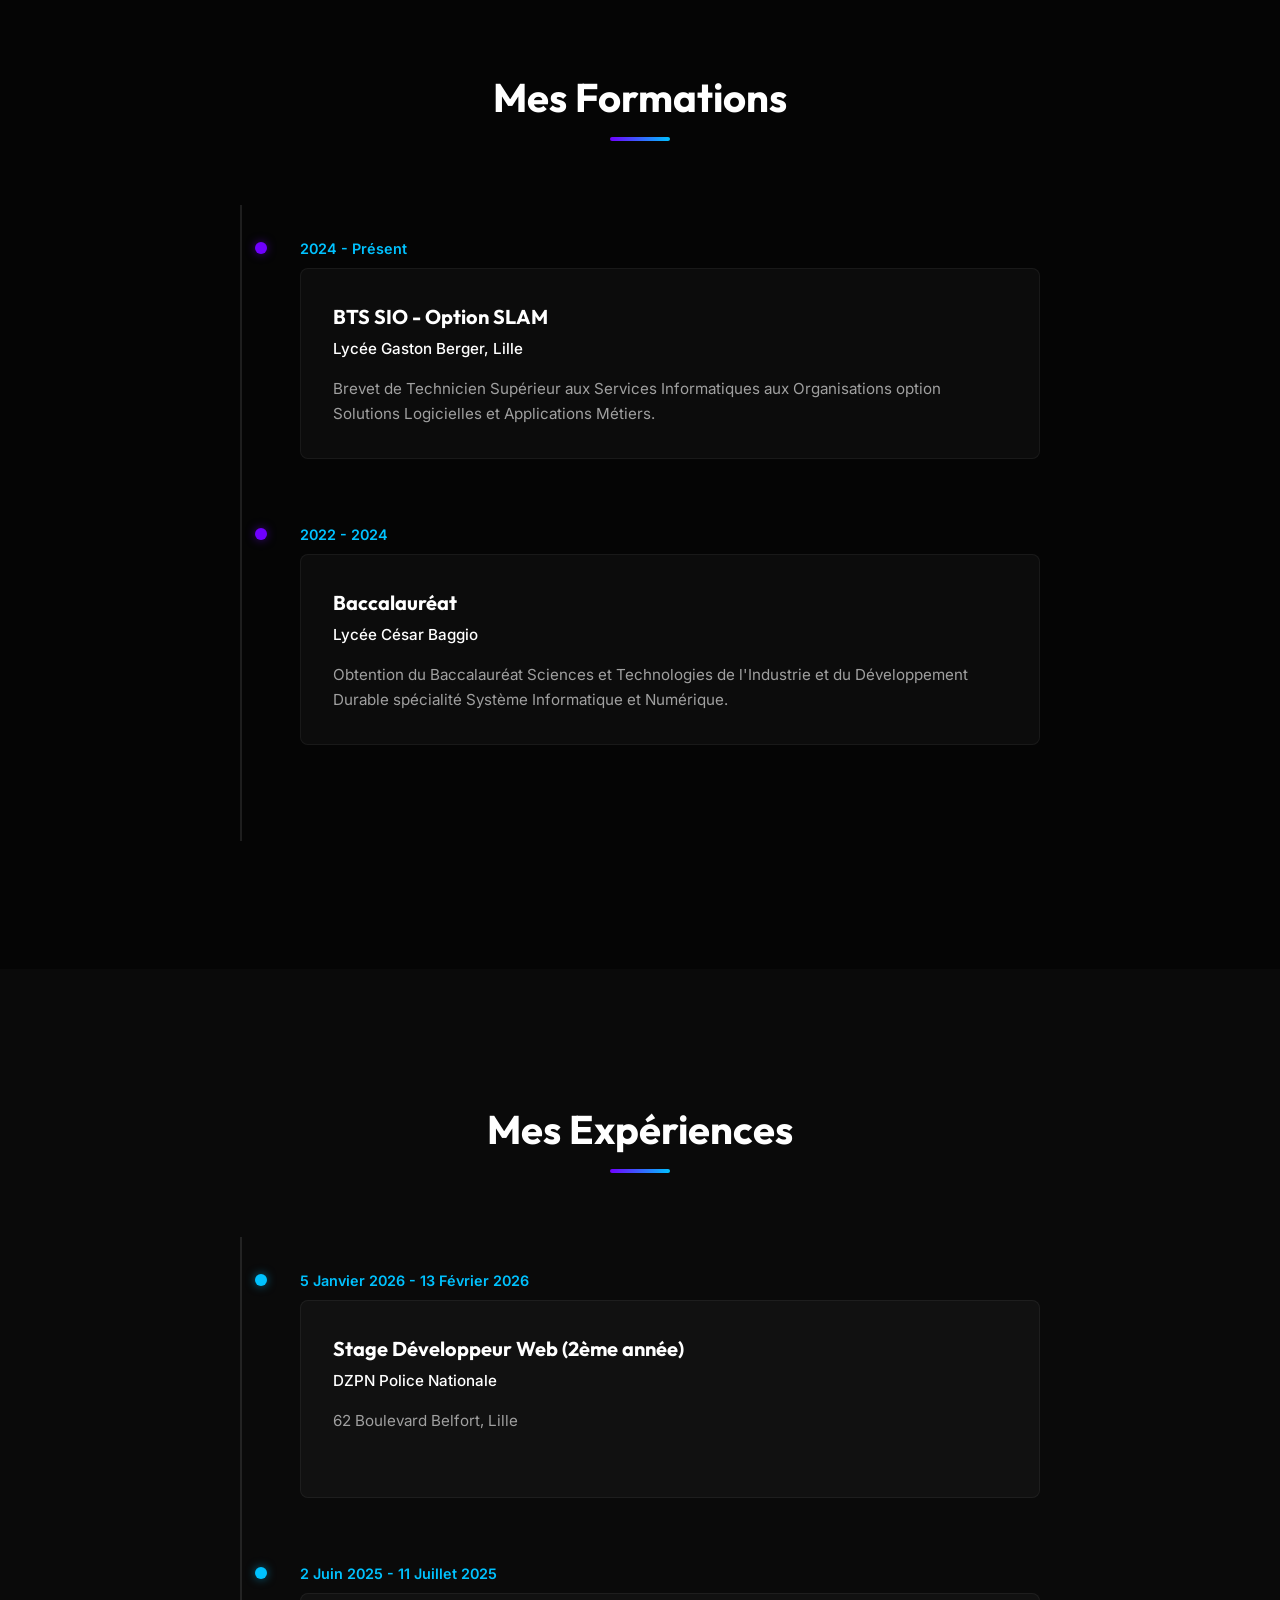
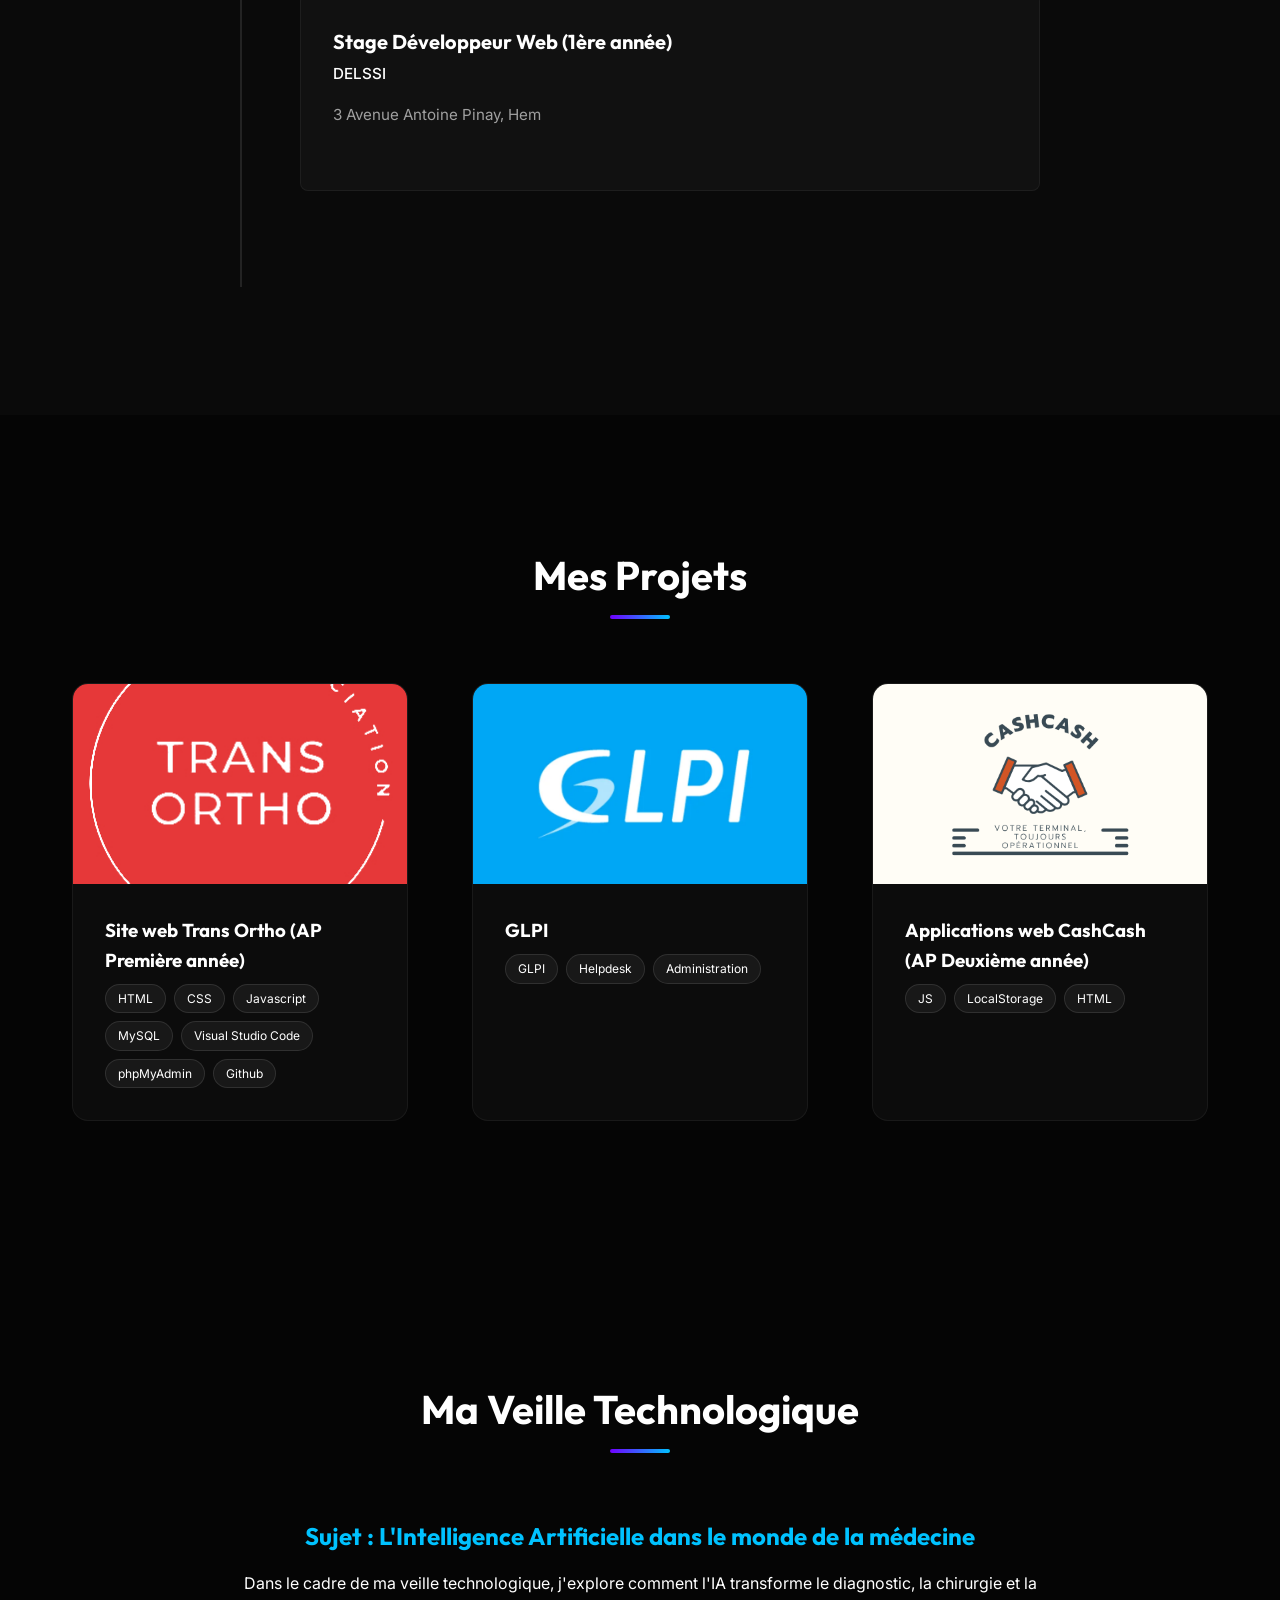
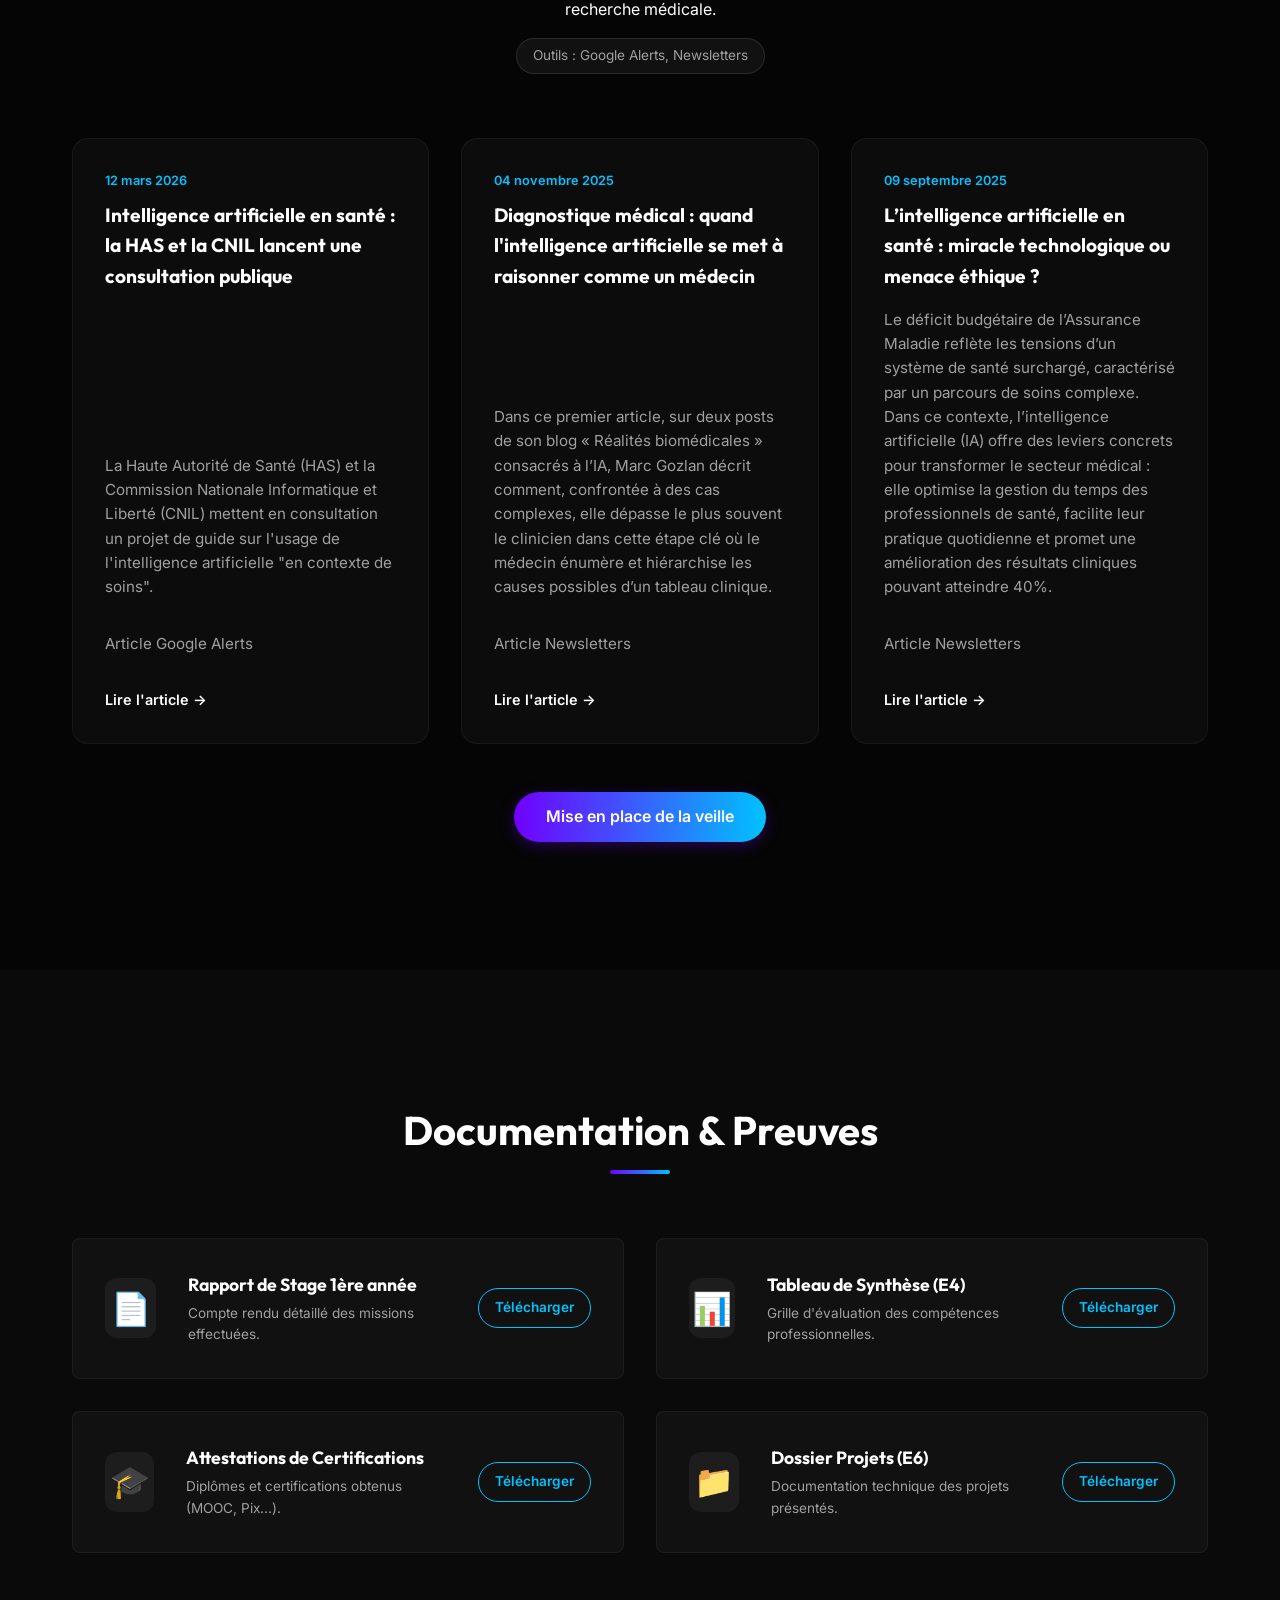
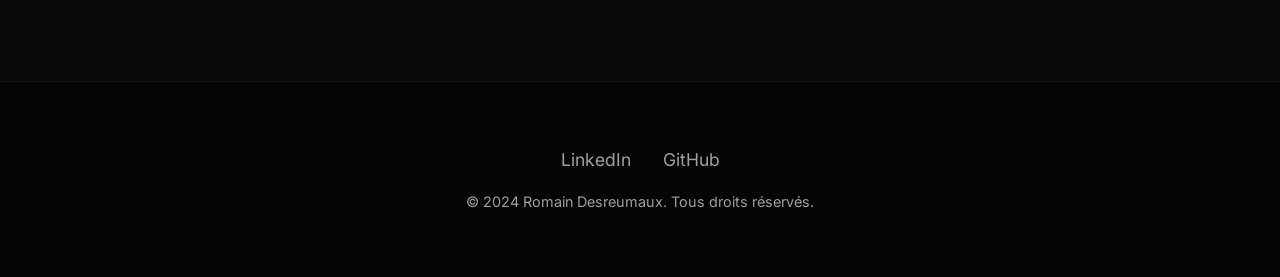
==== commit 6edb4656: "Add files via upload" ====
--- a/index.html
+++ b/index.html
@@ -89,7 +89,7 @@
                             <span class="stat-label">Années d'études</span>
                         </div>
                         <div class="stat-item">
-                            <span class="stat-number">2</span>
+                            <span class="stat-number">3</span>
                             <span class="stat-label">Projets réalisés</span>
                         </div>
                     </div>
@@ -126,35 +126,27 @@
             <div class="skills-grid">
                 <!-- Core Skills -->
                 <div class="skill-card">
-                    <div class="skill-icon html"></div>
                     <h3>HTML5</h3>
                 </div>
                 <div class="skill-card">
-                    <div class="skill-icon css"></div>
                     <h3>CSS3</h3>
                 </div>
                 <div class="skill-card">
-                    <div class="skill-icon js"></div>
                     <h3>JavaScript</h3>
                 </div>
                 <div class="skill-card">
-                    <div class="skill-icon sql"></div>
                     <h3>SQL</h3>
                 </div>
                 <div class="skill-card">
-                    <div class="skill-icon php"></div>
                     <h3>PHP</h3>
                 </div>
                 <div class="skill-card">
-                    <div class="skill-icon java"></div>
                     <h3>Java</h3>
                 </div>
                 <div class="skill-card">
-                    <div class="skill-icon python"></div>
                     <h3>Python</h3>
                 </div>
                 <div class="skill-card">
-                    <div class="skill-icon php"></div>
                     <h3>PHP Symfony</h3>
                 </div>
             </div>
@@ -203,6 +195,21 @@
                     <div class="tool-item">
                         <div class="tool-content">
                             <span class="tool-name">WordPress</span>
+                        </div>
+                    </div>
+                    <div class="tool-item">
+                        <div class="tool-content">
+                            <span class="tool-name">Docker</span>
+                        </div>
+                    </div>
+                    <div class="tool-item">
+                        <div class="tool-content">
+                            <span class="tool-name">VMware</span>
+                        </div>
+                    </div>
+                    <div class="tool-item">
+                        <div class="tool-content">
+                            <span class="tool-name">Oracle VirtualBox</span>
                         </div>
                     </div>
                 </div>
@@ -294,10 +301,6 @@
                 <article class="project-card stage-clickable" data-stage="projet1" style="cursor: pointer;">
                     <div class="project-image">
                         <img src="images/logo_transortho.jpg" alt="Projet 1">
-                        <div class="project-overlay">
-                            <a href="#" class="btn-icon" aria-label="Voir le code">Code</a>
-                            <a href="#" class="btn-icon" aria-label="Voir la démo">Live</a>
-                        </div>
                     </div>
                     <div class="project-content">
                         <h3>Site web Trans Ortho (AP Première année)</h3>
@@ -308,14 +311,23 @@
                     </div>
                 </article>
 
+                <!-- Project 3 -->
+                <article class="project-card stage-clickable" data-stage="glpi" style="cursor: pointer;">
+                    <div class="project-image">
+                        <img src="images/logo_glpi.jpg" alt="Projet GLPI">
+                    </div>
+                    <div class="project-content">
+                        <h3>GLPI</h3>
+                        <div class="project-tags">
+                            <span>GLPI</span><span>Helpdesk</span><span>Administration</span>
+                        </div>
+                    </div>
+                </article>
+
                 <!-- Project 2 -->
                 <article class="project-card stage-clickable" data-stage="projet2" style="cursor: pointer;">
                     <div class="project-image">
                         <img src="images/logocashcash.png" alt="Projet 2">
-                        <div class="project-overlay">
-                            <a href="#" class="btn-icon">Code</a>
-                            <a href="#" class="btn-icon">Live</a>
-                        </div>
                     </div>
                     <div class="project-content">
                         <h3>Applications web CashCash (AP Deuxième année)</h3>
@@ -391,32 +403,6 @@
                     <span class="read-more">Lire l'article &rarr;</span>
                 </a>
 
-                <!-- Article 4 (À compléter) -->
-                <a href="#" class="veille-card" target="_blank">
-                    <div class="veille-date">Date à venir</div>
-                    <h4>Titre du quatrième article</h4>
-                    <p>Description de l'article à compléter...</p>
-                    <p>Source de l'article</p>
-                    <span class="read-more">Lire l'article &rarr;</span>
-                </a>
-
-                <!-- Article 5 (À compléter) -->
-                <a href="#" class="veille-card" target="_blank">
-                    <div class="veille-date">Date à venir</div>
-                    <h4>Titre du cinquième article</h4>
-                    <p>Description de l'article à compléter...</p>
-                    <p>Source de l'article</p>
-                    <span class="read-more">Lire l'article &rarr;</span>
-                </a>
-
-                <!-- Article 6 (À compléter) -->
-                <a href="#" class="veille-card" target="_blank">
-                    <div class="veille-date">Date à venir</div>
-                    <h4>Titre du sixième article</h4>
-                    <p>Description de l'article à compléter...</p>
-                    <p>Source de l'article</p>
-                    <span class="read-more">Lire l'article &rarr;</span>
-                </a>
             </div>
 
             <div style="text-align: center; margin-top: 3rem;">
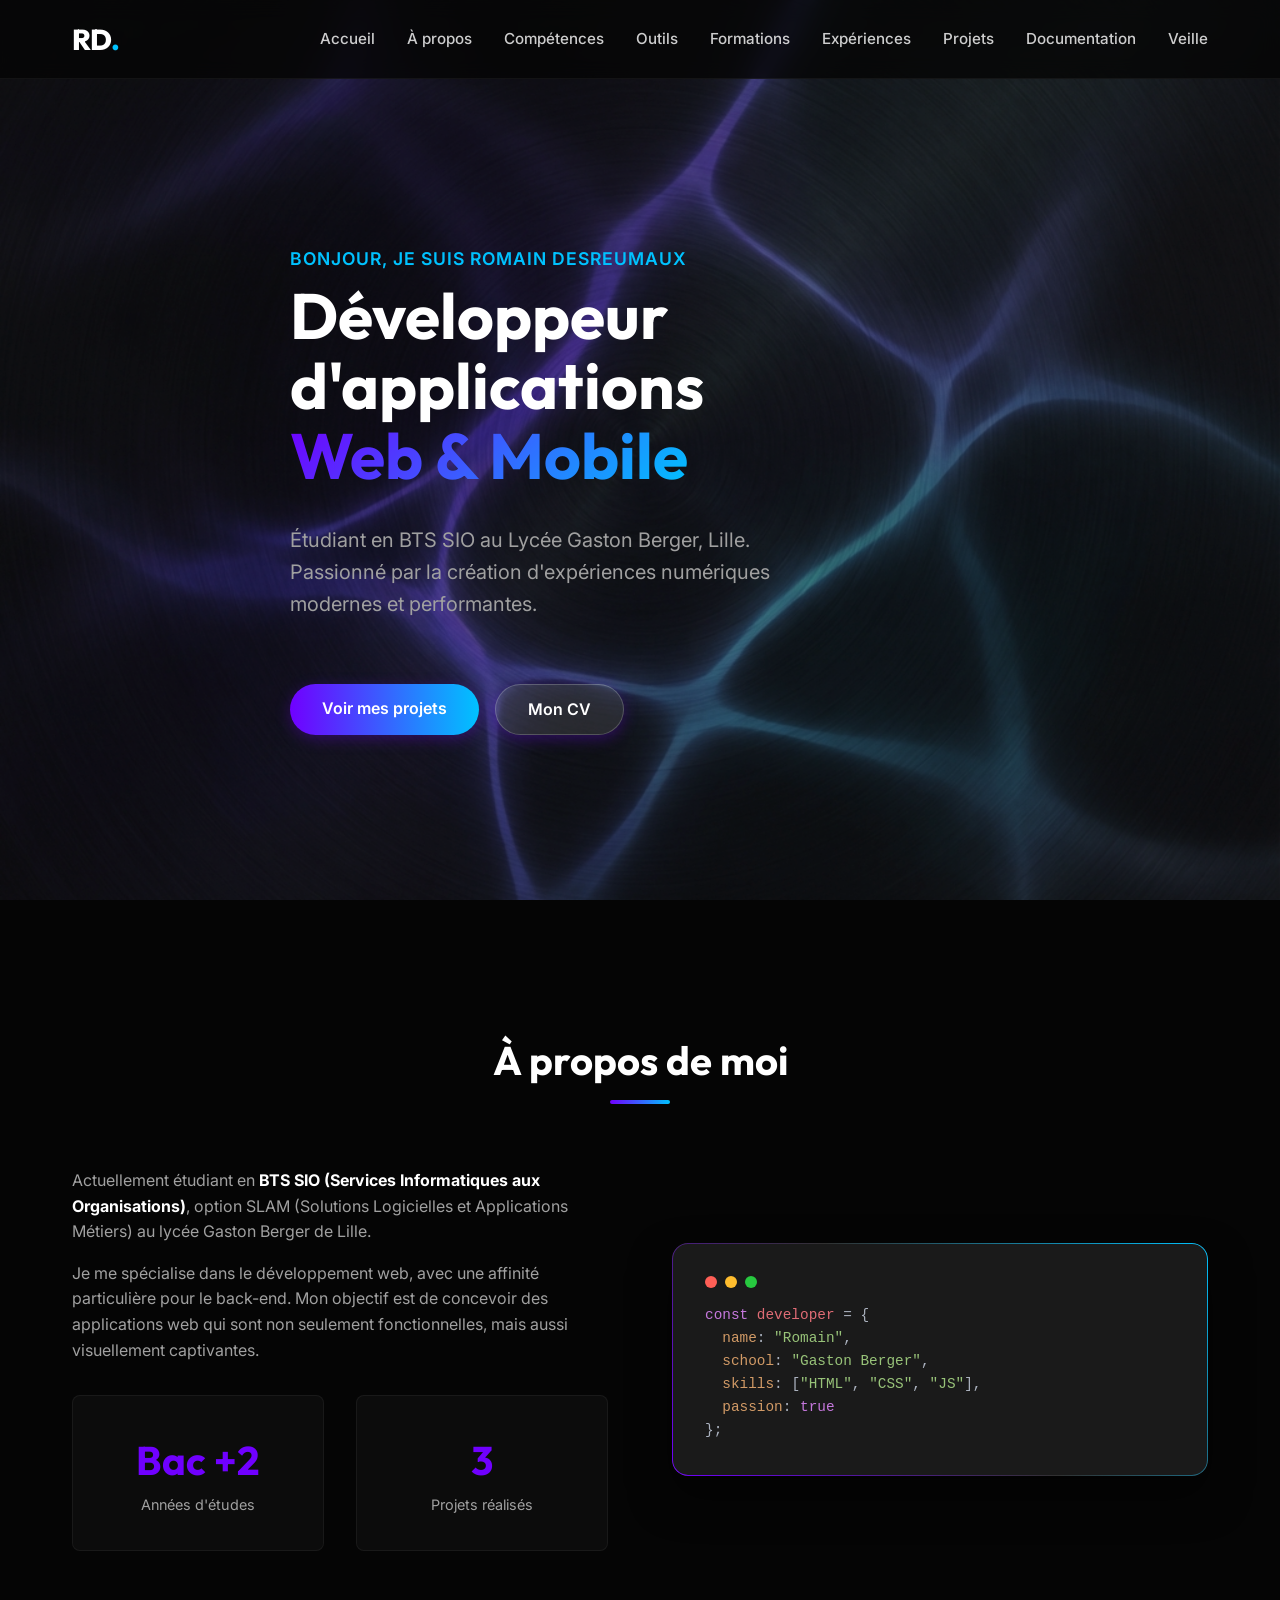
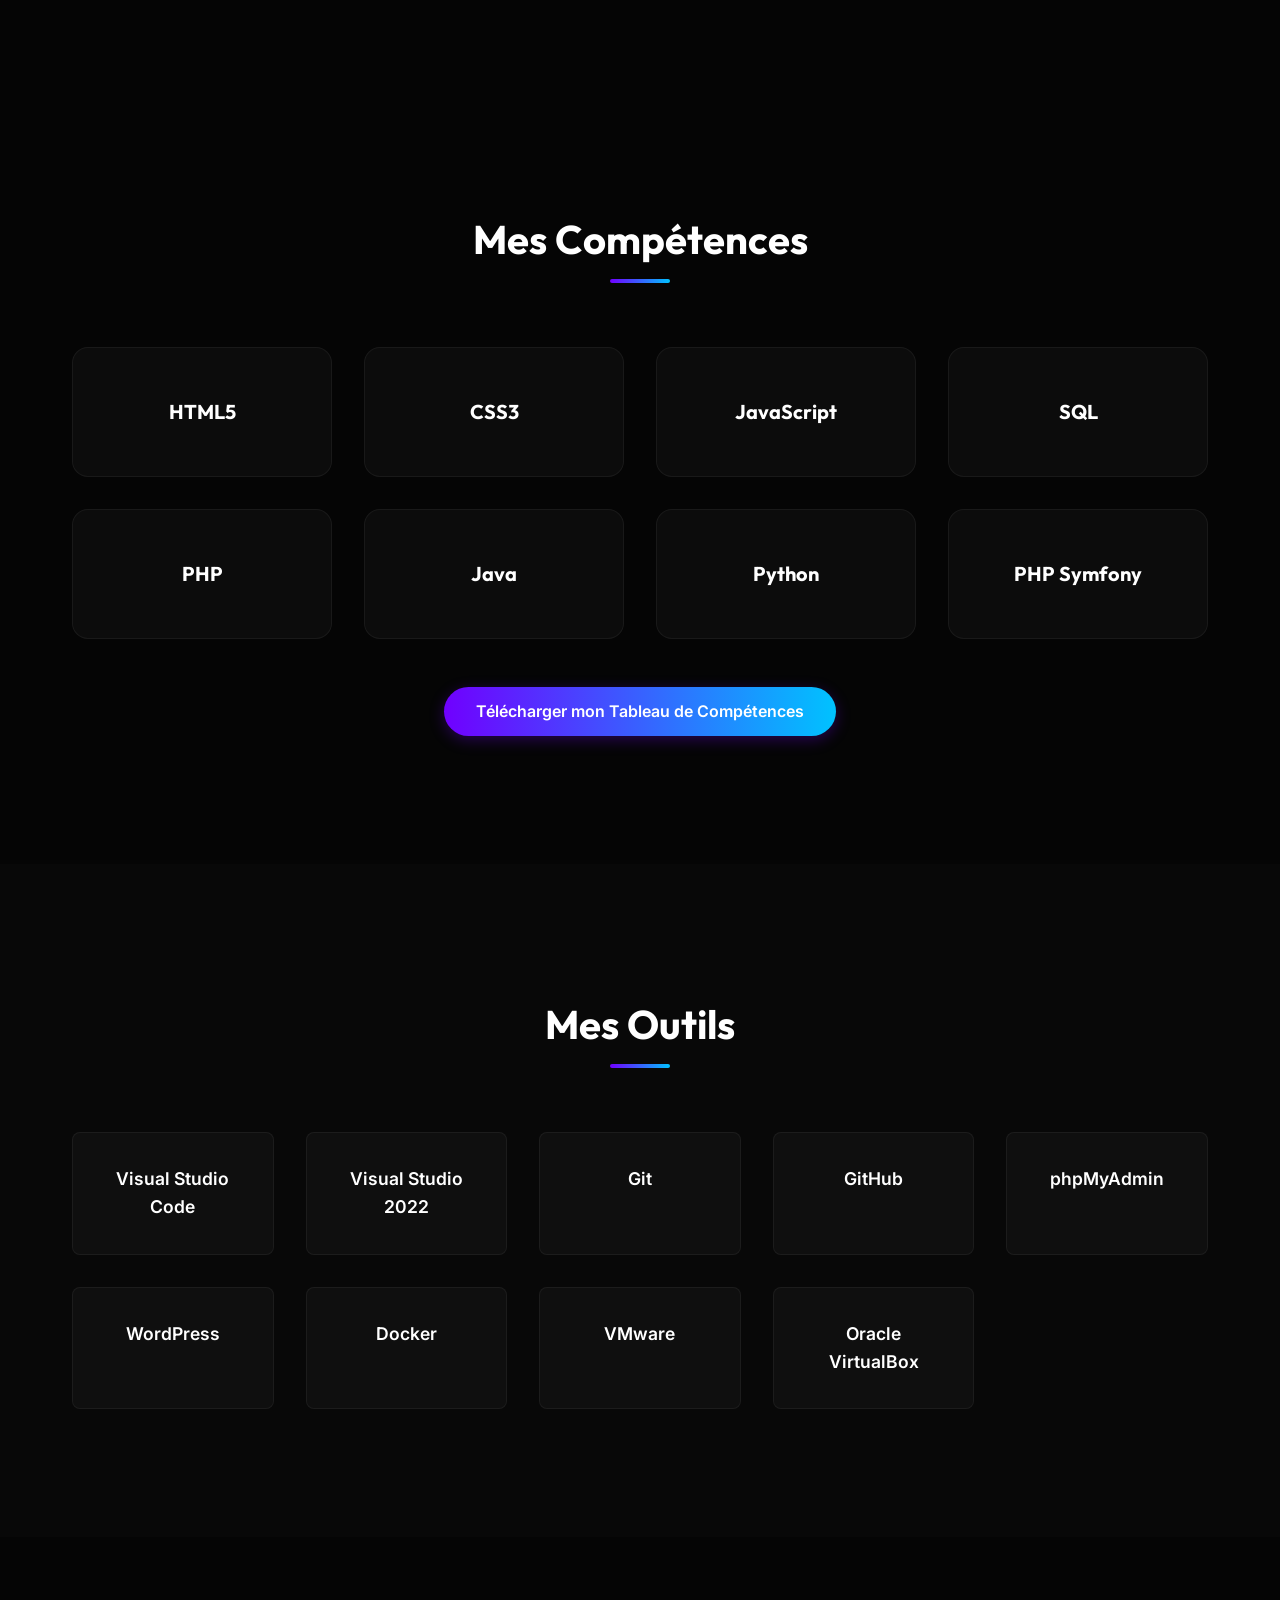
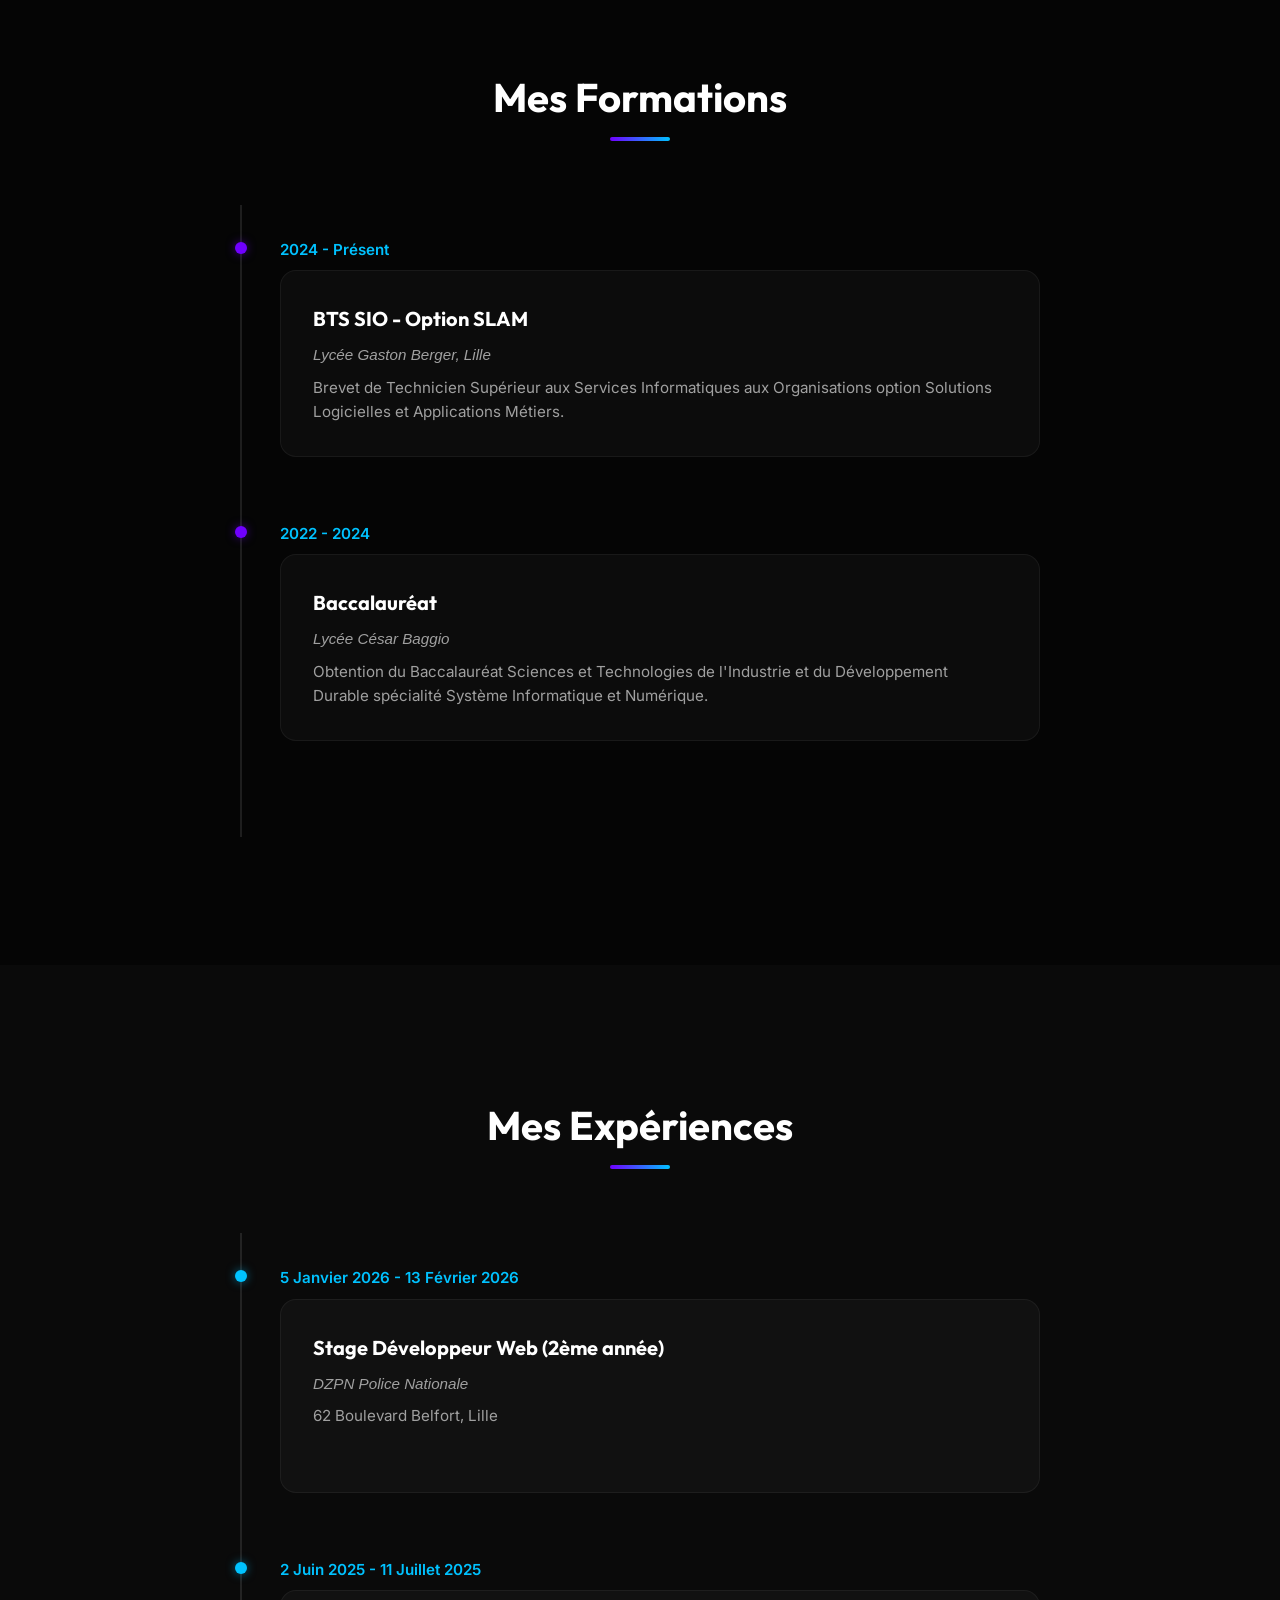
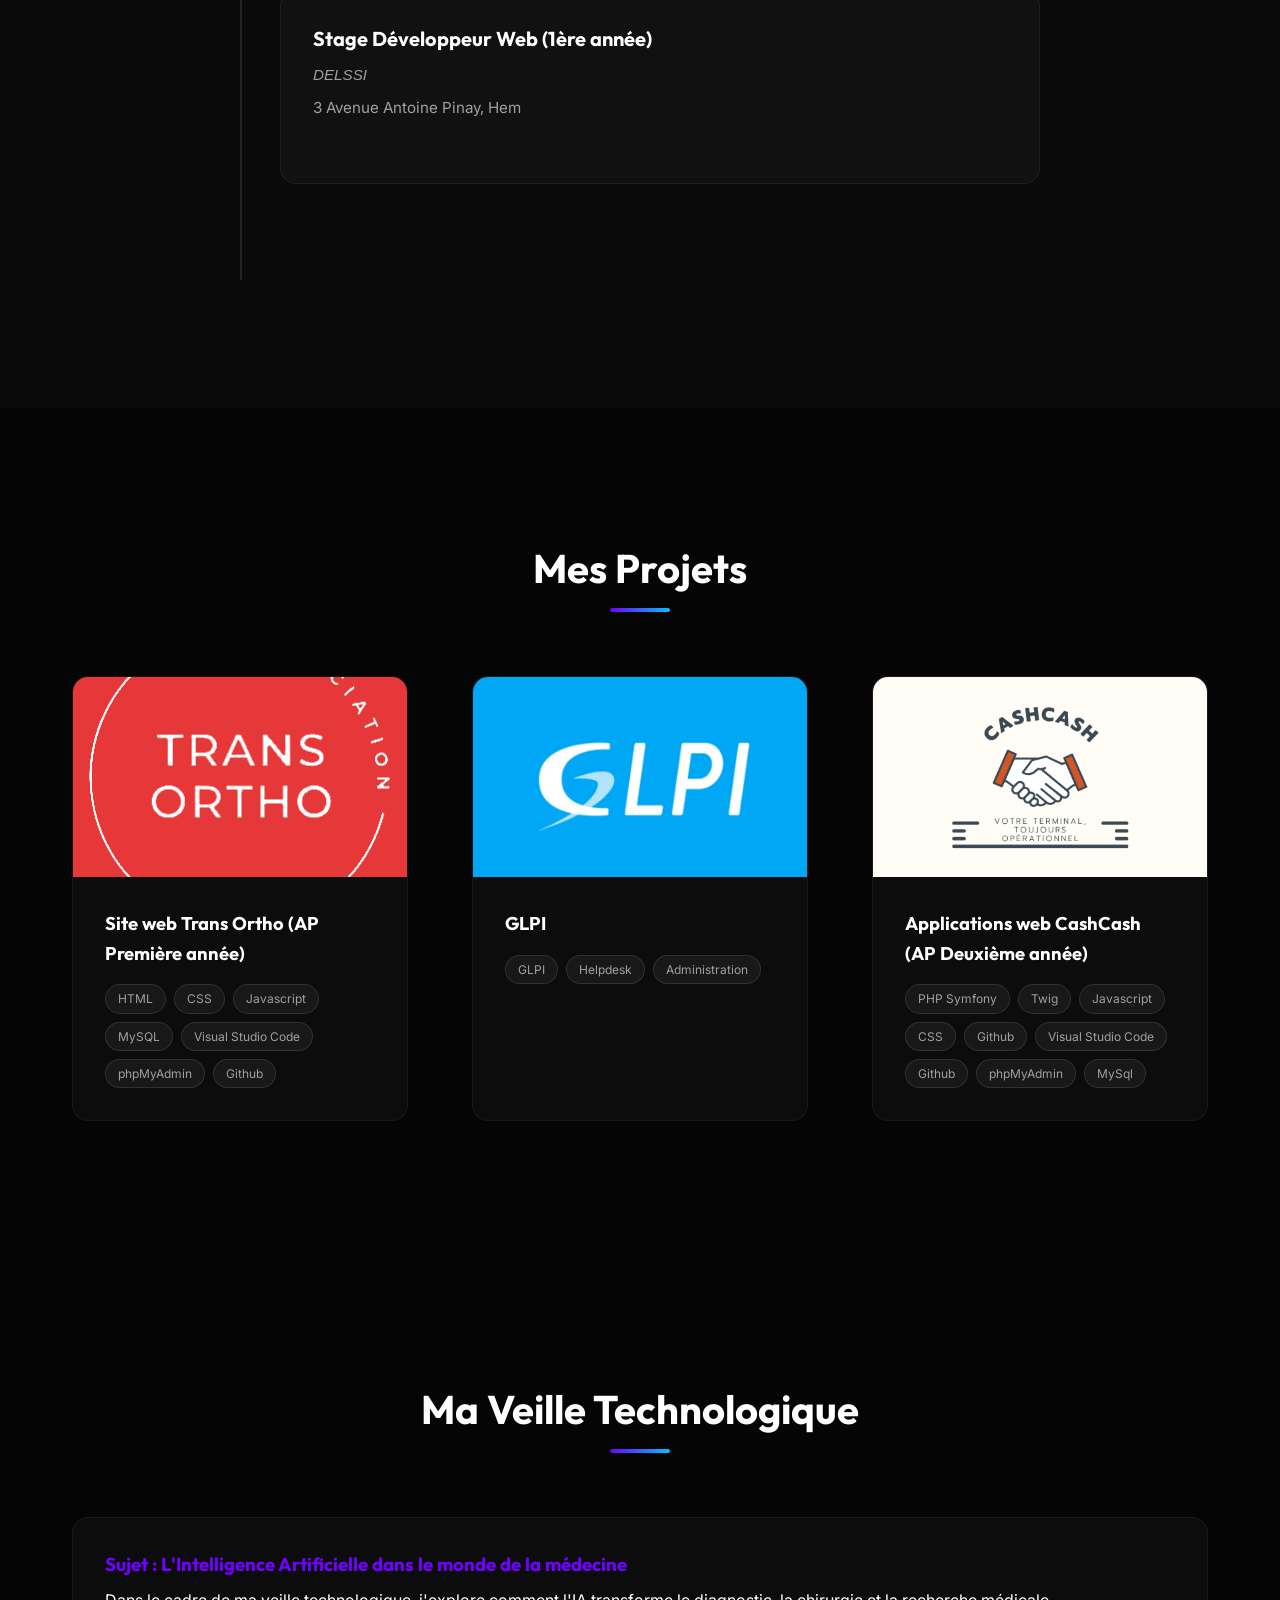
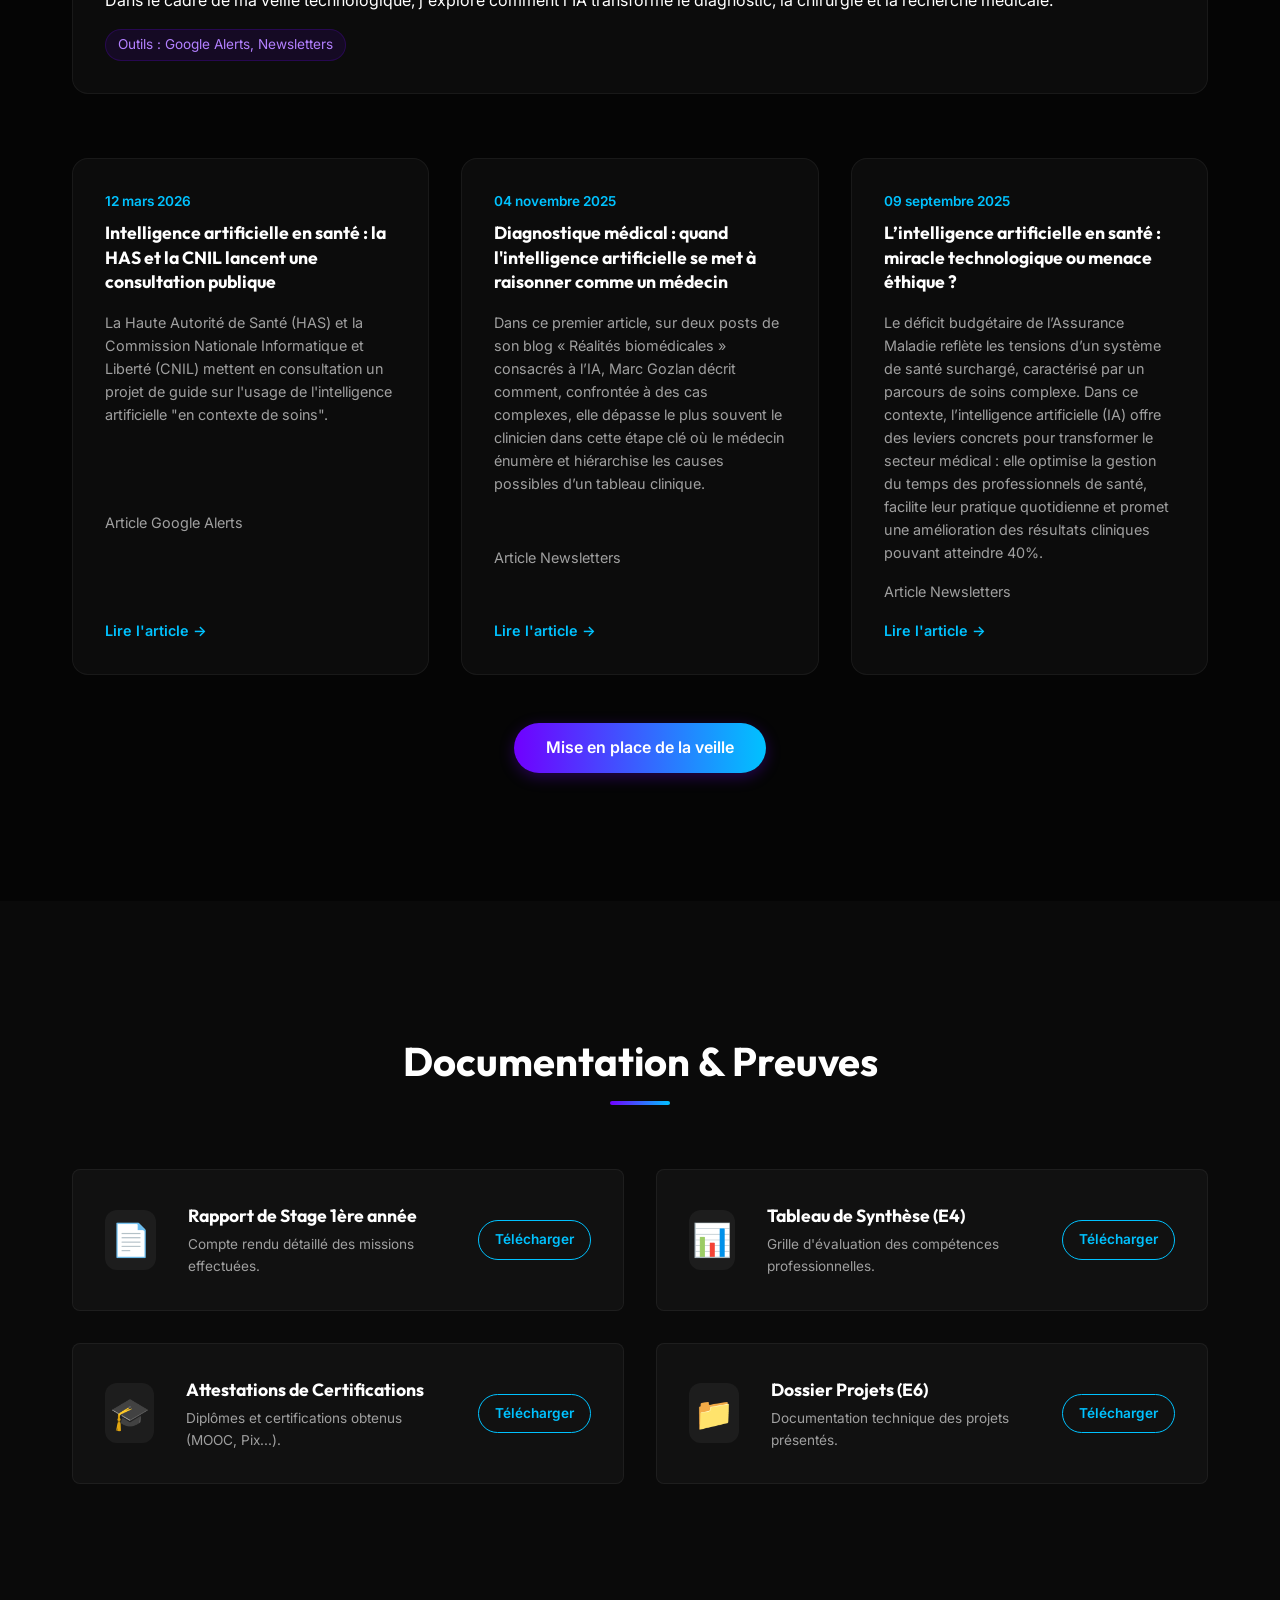
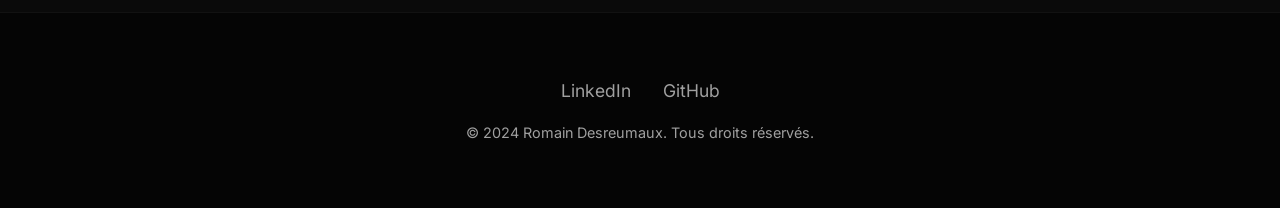
==== commit a0e669a8: "Add files via upload" ====
--- a/index.html
+++ b/index.html
@@ -332,7 +332,9 @@
                     <div class="project-content">
                         <h3>Applications web CashCash (AP Deuxième année)</h3>
                         <div class="project-tags">
-                            <span>JS</span><span>LocalStorage</span><span>HTML</span>
+                            <span>PHP
+                                Symfony</span><span>Twig</span><span>Javascript</span><span>CSS</span><span>Github</span><span>Visual
+                                Studio Code</span><span>Github</span><span>phpMyAdmin</span><span>MySql</span>
                         </div>
                     </div>
                 </article>
--- a/css/style.css
+++ b/css/style.css
@@ -1,960 +1,547 @@
-/* --- Variables & Thème --- */
-:root {
-    /* Couleurs de fond */
-    --bg-dark: #050505;
-    --bg-card: rgba(255, 255, 255, 0.03);
-    --bg-card-hover: rgba(255, 255, 255, 0.08);
-
-    /* Couleurs Primaires (Gradient) */
-    --primary-start: #7000FF;
-    /* Violet */
-    --primary-end: #00C2FF;
-    /* Cyan */
-
-    /* Couleurs Texte */
-    --text-main: #ffffff;
-    --text-muted: #a0a0a0;
-
-    /* Polices */
-    --font-heading: 'Outfit', sans-serif;
-    --font-body: 'Inter', sans-serif;
-
-    /* Espacements Standard */
-    --spacing-xs: 0.5rem;
-    --spacing-sm: 1rem;
-    --spacing-md: 2rem;
-    --spacing-lg: 4rem;
-    --spacing-xl: 8rem;
-
-    /* Border Radius */
-    --radius-sm: 8px;
-    --radius-md: 16px;
-    --radius-lg: 24px;
-
-    /* Transitions */
-    --transition-fast: 0.2s ease;
-    --transition-smooth: 0.4s cubic-bezier(0.165, 0.84, 0.44, 1);
-}
-
-/* --- Reset & Base --- */
-* {
-    margin: 0;
-    padding: 0;
-    box-sizing: border-box;
-}
-
-html {
-    scroll-behavior: smooth;
-}
-
-body {
-    background-color: var(--bg-dark);
-    color: var(--text-main);
-    font-family: var(--font-body);
-    line-height: 1.6;
-    overflow-x: hidden;
-}
-
-a {
-    text-decoration: none;
-    color: inherit;
-    transition: var(--transition-fast);
-}
-
-ul {
-    list-style: none;
-}
-
-img {
-    max-width: 100%;
-    display: block;
-}
-
-.container {
-    max-width: 1200px;
-    margin: 0 auto;
-    padding: 0 var(--spacing-md);
-    position: relative;
-    z-index: 1;
-}
-
-/* --- Typographie Globale --- */
-h1,
-h2,
-h3,
-h4 {
-    font-family: var(--font-heading);
-    font-weight: 700;
-}
-
-.gradient-text {
-    background: linear-gradient(135deg, var(--primary-start), var(--primary-end));
-    -webkit-background-clip: text;
-    background-clip: text;
-    -webkit-text-fill-color: transparent;
-    display: inline-block;
-}
-
-.section {
-    padding: var(--spacing-xl) 0;
-}
-
-.section-title {
-    font-size: 2.5rem;
-    text-align: center;
-    margin-bottom: var(--spacing-xs);
-}
-
-.divider {
-    height: 4px;
-    width: 60px;
-    background: linear-gradient(90deg, var(--primary-start), var(--primary-end));
-    margin: 0 auto var(--spacing-lg);
-    border-radius: 2px;
-}
-
-/* --- Boutons --- */
-.btn {
-    display: inline-block;
-    padding: 12px 32px;
-    border-radius: 50px;
-    font-weight: 600;
-    font-size: 1rem;
-    cursor: pointer;
-    transition: all var(--transition-fast);
-}
-
-.btn-primary {
-    background: linear-gradient(90deg, var(--primary-start), var(--primary-end));
-    color: white;
-    box-shadow: 0 4px 15px rgba(112, 0, 255, 0.3);
-    border: none;
-}
-
-.btn-primary:hover {
-    transform: translateY(-2px);
-    box-shadow: 0 8px 25px rgba(112, 0, 255, 0.5);
-}
-
-.btn-secondary {
-    background: transparent;
-    color: var(--text-main);
-    border: 1px solid rgba(255, 255, 255, 0.2);
-    margin-left: var(--spacing-sm);
-}
-
-.btn-secondary:hover {
-    border-color: var(--text-main);
-    background: rgba(255, 255, 255, 0.05);
-}
-
-/* --- Header & Nav --- */
-.header {
-    position: fixed;
-    top: 0;
-    left: 0;
-    width: 100%;
-    z-index: 1000;
-    padding: var(--spacing-sm) 0;
-    backdrop-filter: blur(10px);
-    background: rgba(5, 5, 5, 0.8);
-    border-bottom: 1px solid rgba(255, 255, 255, 0.05);
-}
-
-.header .container {
-    display: flex;
-    justify-content: space-between;
-    align-items: center;
-}
-
-.logo {
-    font-family: var(--font-heading);
-    font-size: 1.8rem;
-    font-weight: 800;
-    letter-spacing: -1px;
-}
-
-.logo .dot {
-    color: var(--primary-end);
-}
-
-.nav-list {
-    display: flex;
-    gap: var(--spacing-md);
-    align-items: center;
-}
-
-.nav-link {
-    font-size: 0.95rem;
-    font-weight: 500;
-    opacity: 0.8;
-}
-
-.nav-link:hover {
-    opacity: 1;
-    color: var(--primary-end);
-}
-
-.btn-featured {
-    background: rgba(255, 255, 255, 0.1);
-    padding: 8px 20px;
-    border-radius: 20px;
-}
-
-.btn-featured:hover {
-    background: white;
-    color: black;
-}
-
-.nav-toggle,
-.nav-toggle-label {
-    display: none;
-}
-
-/* --- Hero Section --- */
-.hero {
-    min-height: 100vh;
-    display: flex;
-    align-items: center;
-    position: relative;
-    padding-top: 80px;
-    /* Header height */
-    overflow: hidden;
-}
-
-.hero-bg img {
-    position: absolute;
-    top: 0;
-    left: 0;
-    width: 100%;
-    height: 100%;
-    object-fit: cover;
-    opacity: 0.6;
-    z-index: 0;
-    pointer-events: none;
-}
-
-.hero-content {
-    position: relative;
-    z-index: 2;
-    max-width: 700px;
-}
-
-.greeting {
-    display: block;
-    font-size: 1.1rem;
-    color: var(--primary-end);
-    margin-bottom: var(--spacing-xs);
-    font-weight: 600;
-    letter-spacing: 1px;
-    text-transform: uppercase;
-}
-
-.hero .title {
-    font-size: 4rem;
-    line-height: 1.1;
-    margin-bottom: var(--spacing-md);
-}
-
-.hero .subtitle {
-    font-size: 1.25rem;
-    color: var(--text-muted);
-    margin-bottom: var(--spacing-lg);
-    max-width: 500px;
-}
-
-/* --- About Section --- */
-.about-grid {
-    display: grid;
-    grid-template-columns: 1fr 1fr;
-    gap: var(--spacing-lg);
-    align-items: center;
-}
-
-.about-text p {
-    margin-bottom: var(--spacing-sm);
-    color: var(--text-muted);
-}
-
-.about-text strong {
-    color: var(--text-main);
-}
-
-.stats-grid {
-    display: grid;
-    grid-template-columns: repeat(2, 1fr);
-    gap: var(--spacing-md);
-    margin-top: var(--spacing-md);
-}
-
-.stat-item {
-    background: var(--bg-card);
-    padding: var(--spacing-md);
-    border-radius: var(--radius-sm);
-    text-align: center;
-    border: 1px solid rgba(255, 255, 255, 0.05);
-}
-
-.stat-number {
-    display: block;
-    font-size: 2.5rem;
-    font-weight: 700;
-    color: var(--primary-start);
-    font-family: var(--font-heading);
-}
-
-.stat-label {
-    font-size: 0.9rem;
-    color: var(--text-muted);
-}
-
-/* Code Card Visual */
-.code-card {
-    background: #1a1a1a;
-    border-radius: var(--radius-md);
-    padding: var(--spacing-md);
-    box-shadow: 0 20px 40px rgba(0, 0, 0, 0.5);
-    border: 1px solid rgba(255, 255, 255, 0.1);
-    font-family: 'Consolas', monospace;
-    position: relative;
-}
-
-.code-card::before {
-    content: '';
-    position: absolute;
-    inset: -1px;
-    border-radius: inherit;
-    padding: 1px;
-    background: linear-gradient(45deg, var(--primary-start), transparent, var(--primary-end));
-    -webkit-mask: linear-gradient(#fff 0 0) content-box, linear-gradient(#fff 0 0);
-    mask: linear-gradient(#fff 0 0) content-box, linear-gradient(#fff 0 0);
-    -webkit-mask-composite: xor;
-    mask-composite: exclude;
-    pointer-events: none;
-}
-
-.code-header {
-    display: flex;
-    gap: 8px;
-    margin-bottom: var(--spacing-sm);
-}
-
-.code-header .dot {
-    width: 12px;
-    height: 12px;
-    border-radius: 50%;
-}
-
-.dot.red {
-    background: #ff5f56;
-}
-
-.dot.yellow {
-    background: #ffbd2e;
-}
-
-.dot.green {
-    background: #27c93f;
-}
-
-.code-content pre {
-    color: #abb2bf;
-    font-size: 0.9rem;
-    white-space: pre-wrap;
-}
-
-.keyword {
-    color: #c678dd;
-}
-
-.var {
-    color: #e06c75;
-}
-
-.string {
-    color: #98c379;
-}
-
-.key {
-    color: #d19a66;
-}
-
-/* --- Skills Section --- */
-.skills-grid {
-    display: grid;
-    grid-template-columns: repeat(auto-fit, minmax(220px, 1fr));
-    gap: var(--spacing-md);
-}
-
-.skill-card {
-    background: var(--bg-card);
-    padding: var(--spacing-md);
-    border-radius: var(--radius-md);
-    transition: var(--transition-smooth);
-    border: 1px solid rgba(255, 255, 255, 0.05);
-    display: flex;
-    flex-direction: column;
-    align-items: center;
-    text-align: center;
-    height: 100%;
-}
-
-/* --- Tools Section --- */
-.tools-grid {
-    display: grid;
-    grid-template-columns: repeat(auto-fill, minmax(200px, 1fr));
-    gap: var(--spacing-md);
-}
-
-.tool-item {
-    background: var(--bg-card);
-    padding: var(--spacing-md);
-    border-radius: var(--radius-sm);
-    border: 1px solid rgba(255, 255, 255, 0.05);
-    text-align: center;
-    transition: var(--transition-smooth);
-}
-
-.tool-item:hover {
-    background: var(--bg-card-hover);
-    border-color: var(--primary-end);
-    transform: translateY(-5px);
-}
-
-.tool-name {
-    font-weight: 600;
-    font-size: 1.1rem;
-    color: var(--text-main);
-}
-
-@media (max-width: 768px) {
-}
-
-.skill-card:hover {
-    background: var(--bg-card-hover);
-    transform: translateY(-5px);
-    border-color: rgba(255, 255, 255, 0.1);
-}
-
-.skill-card h3 {
-    margin: var(--spacing-sm) 0;
-    font-size: 1.25rem;
-}
-
-.skill-card p {
-    color: var(--text-muted);
-    font-size: 0.9rem;
-}
-
-.skill-icon {
-    width: 50px;
-    height: 50px;
-    background: linear-gradient(135deg, var(--primary-start), var(--primary-end));
-    border-radius: 12px;
-    margin-bottom: var(--spacing-sm);
-    /* Placeholder for actual icons */
-    opacity: 0.8;
-}
-
-/* --- Projects Section --- */
-.projects-grid {
-    display: grid;
-    grid-template-columns: repeat(auto-fit, minmax(300px, 1fr));
-    gap: var(--spacing-lg);
-}
-
-.project-card {
-    background: var(--bg-card);
-    border-radius: var(--radius-md);
-    overflow: hidden;
-    border: 1px solid rgba(255, 255, 255, 0.05);
-    transition: var(--transition-smooth);
-}
-
-.project-card:hover {
-    transform: translateY(-10px);
-    box-shadow: 0 20px 40px rgba(0, 0, 0, 0.4);
-}
-
-.project-image {
-    position: relative;
-    height: 200px;
-    overflow: hidden;
-}
-
-.project-image img {
-    width: 100%;
-    height: 100%;
-    object-fit: cover;
-    transition: transform var(--transition-smooth);
-}
-
-.project-card:hover .project-image img {
-    transform: scale(1.05);
-}
-
-.project-overlay {
-    position: absolute;
-    inset: 0;
-    background: rgba(0, 0, 0, 0.7);
-    display: flex;
-    justify-content: center;
-    align-items: center;
-    gap: var(--spacing-sm);
-    opacity: 0;
-    transition: var(--transition-fast);
-}
-
-.project-card:hover .project-overlay {
-    opacity: 1;
-}
-
-.btn-icon {
-    width: 50px;
-    height: 50px;
-    border-radius: 50%;
-    background: white;
-    color: black;
-    display: flex;
-    align-items: center;
-    justify-content: center;
-    font-weight: 700;
-    font-size: 0.8rem;
-}
-
-.btn-icon:hover {
-    transform: scale(1.1);
-}
-
-.project-content {
-    padding: var(--spacing-md);
-}
-
-.project-content h3 {
-    margin-bottom: var(--spacing-xs);
-}
-
-.project-desc {
-    color: var(--text-muted);
-    font-size: 0.9rem;
-    margin-bottom: var(--spacing-sm);
-}
-
-.project-tags {
-    display: flex;
-    gap: 8px;
-    flex-wrap: wrap;
-}
-
-.project-tags span {
-    font-size: 0.75rem;
-    padding: 4px 12px;
-    border-radius: 20px;
-    background: rgba(255, 255, 255, 0.05);
-    color: var(--text- muted);
-    border: 1px solid rgba(255, 255, 255, 0.1);
-}
-
-/* --- Footer --- */
-.footer {
-    padding: var(--spacing-lg) 0;
-    text-align: center;
-    border-top: 1px solid rgba(255, 255, 255, 0.05);
-    font-size: 0.9rem;
-    color: var(--text-muted);
-}
-
-.footer-social {
-    display: flex;
-    justify-content: center;
-    gap: var(--spacing-md);
-    margin-bottom: var(--spacing-sm);
-}
-
-.footer .social-link {
-    color: var(--text-muted);
-    font-size: 1.1rem;
-    transition: var(--transition-fast);
-}
-
-.footer .social-link:hover {
-    color: var(--primary-end);
-    text-decoration: underline;
-}
-
-
-
-
-/* --- Documentation --- */
-.timeline-legend {
-    display: flex;
-    justify-content: center;
-    gap: var(--spacing-md);
-    margin-bottom: var(--spacing-lg);
-}
-
-.legend-item {
-    display: flex;
-    align-items: center;
-    gap: 8px;
-    font-size: 0.9rem;
-    color: var(--text-muted);
-}
-
-.legend-dot {
-    width: 12px;
-    height: 12px;
-    border-radius: 50%;
-}
-
-.dot-formation {
-    background: var(--primary-start);
-    box-shadow: 0 0 10px rgba(112, 0, 255, 0.5);
-}
-
-.dot-stage {
-    background: var(--primary-end);
-    box-shadow: 0 0 10px rgba(0, 194, 255, 0.5);
-}
-
-.docs-grid {
-    display: grid;
-    grid-template-columns: repeat(auto-fit, minmax(400px, 1fr));
-    gap: var(--spacing-md);
-}
-
-.doc-card {
-    background: var(--bg-card);
-    padding: var(--spacing-md);
-    border-radius: var(--radius-sm);
-    display: flex;
-    align-items: center;
-    gap: var(--spacing-md);
-    border: 1px solid rgba(255, 255, 255, 0.05);
-    transition: var(--transition-fast);
-}
-
-.doc-card:hover {
-    background: var(--bg-card-hover);
-    border-color: rgba(255, 255, 255, 0.2);
-    transform: translateY(-2px);
-}
-
-.doc-icon {
-    font-size: 2rem;
-    background: rgba(255, 255, 255, 0.05);
-    width: 60px;
-    height: 60px;
-    display: flex;
-    align-items: center;
-    justify-content: center;
-    border-radius: 12px;
-}
-
-.doc-info {
-    flex-grow: 1;
-}
-
-.doc-info h3 {
-    font-size: 1.1rem;
-    margin-bottom: 4px;
-}
-
-.doc-info p {
-    color: var(--text-muted);
-    font-size: 0.85rem;
-}
-
-.btn-download {
-    padding: 8px 16px;
-    border: 1px solid var(--primary-end);
-    color: var(--primary-end);
-    border-radius: 20px;
-    font-size: 0.85rem;
-    font-weight: 600;
-}
-
-.btn-download:hover {
-    background: var(--primary-end);
-    color: black;
-}
-
-@media (max-width: 600px) {
-    .docs-grid {
-        grid-template-columns: 1fr;
-    }
-
-    .doc-card {
-        flex-direction: column;
-        text-align: center;
-    }
-
-    .doc-info {
-        margin-bottom: var(--spacing-sm);
-    }
-}
-
-/* --- Parcours (Timeline) --- */
-.timeline {
-    position: relative;
-    max-width: 800px;
-    margin: 0 auto;
-    padding: var(--spacing-md) 0;
-}
-
-.timeline::before {
-    content: '';
-    position: absolute;
-    top: 0;
-    bottom: 0;
-    left: 0;
-    width: 2px;
-    background: rgba(255, 255, 255, 0.1);
-}
-
-.timeline-item {
-    position: relative;
-    margin-bottom: var(--spacing-lg);
-    padding-left: 40px;
-}
-
-.timeline-dot {
-    position: absolute;
-    left: -5px;
-    top: 5px;
-    width: 12px;
-    height: 12px;
-    background: var(--primary-start);
-    border-radius: 50%;
-    box-shadow: 0 0 10px rgba(112, 0, 255, 0.5);
-    z-index: 2;
-}
-
-.timeline-dot.dot-stage {
-    background: var(--primary-end);
-    box-shadow: 0 0 10px rgba(0, 194, 255, 0.5);
-}
-
-.timeline-date {
-    font-size: 0.9rem;
-    color: var(--primary-end);
-    font-weight: 600;
-    margin-bottom: var(--spacing-xs);
-}
-
-.timeline-content {
-    background: var(--bg-card);
-    padding: var(--spacing-md);
-    border-radius: var(--radius-sm);
-    border: 1px solid rgba(255, 255, 255, 0.05);
-    transition: var(--transition-fast);
-}
-
-.timeline-content:hover {
-    background: var(--bg-card-hover);
-    transform: translateX(5px);
-    border-color: rgba(255, 255, 255, 0.1);
-}
-
-.timeline-content h3 {
-    font-size: 1.25rem;
-    margin-bottom: 4px;
-}
-
-.timeline-school {
-    display: block;
-    font-size: 0.95rem;
-    color: white;
-    font-weight: 500;
-    margin-bottom: var(--spacing-sm);
-}
-
-.timeline-content p {
-    color: var(--text-muted);
-    font-size: 0.95rem;
-}
-
-@media (min-width: 768px) {
-    .timeline {
-        padding-left: 0;
-    }
-
-    .timeline-item {
-        margin-left: 20px;
-    }
-}
-
-/* --- Veille Technologique --- */
-.veille-intro {
-    text-align: center;
-    max-width: 800px;
-    margin: 0 auto var(--spacing-lg);
-}
-
-.veille-intro h3 {
-    color: var(--primary-end);
-    margin-bottom: var(--spacing-sm);
-    font-size: 1.5rem;
-}
-
-.tool-tag {
-    display: inline-block;
-    margin-top: var(--spacing-sm);
-    padding: 6px 16px;
-    background: rgba(255, 255, 255, 0.05);
-    border-radius: 20px;
-    font-size: 0.85rem;
-    color: var(--text-muted);
-    border: 1px solid rgba(255, 255, 255, 0.1);
-}
-
-.veille-grid {
-    display: grid;
-    grid-template-columns: repeat(auto-fit, minmax(300px, 1fr));
-    gap: var(--spacing-md);
-}
-
-.veille-card {
-    background: var(--bg-card);
-    padding: var(--spacing-md);
-    border-radius: var(--radius-md);
-    border: 1px solid rgba(255, 255, 255, 0.05);
-    transition: var(--transition-smooth);
-    display: flex;
-    flex-direction: column;
-    height: 100%;
-}
-
-.veille-card:hover {
-    background: var(--bg-card-hover);
-    transform: translateY(-5px);
-    border-color: var(--primary-start);
-}
-
-.veille-date {
-    font-size: 0.8rem;
-    color: var(--primary-end);
-    margin-bottom: var(--spacing-xs);
-    font-weight: 600;
-}
-
-.veille-card h4 {
-    font-size: 1.2rem;
-    margin-bottom: var(--spacing-sm);
-    flex-grow: 1;
-}
-
-.veille-card p {
-    color: var(--text-muted);
-    font-size: 0.95rem;
-    margin-bottom: var(--spacing-md);
-}
-
-.read-more {
-    font-size: 0.9rem;
-    font-weight: 600;
-    color: white;
-    margin-top: auto;
-}
-
-.veille-card:hover .read-more {
-    color: var(--primary-end);
-}
-
-/* --- Responsive --- */
-@media (max-width: 900px) {
-    .section-title {
-        font-size: 2rem;
-    }
-
-    .hero .title {
-        font-size: 3rem;
-    }
-
-    .about-grid {
-        grid-template-columns: 1fr;
-        gap: var(--spacing-md);
-    }
-
-    .nav-toggle-label {
-        display: block;
-        width: 30px;
-        height: 30px;
-        position: relative;
-        cursor: pointer;
-        z-index: 1001;
-    }
-
-    .nav-toggle-label span,
-    .nav-toggle-label span::before,
-    .nav-toggle-label span::after {
-        display: block;
-        background: white;
-        height: 2px;
-        width: 100%;
-        position: absolute;
-        border-radius: 2px;
-        transition: all 0.3s;
-    }
-
-    .nav-toggle-label span {
-        top: 14px;
-    }
-
-    .nav-toggle-label span::before {
-        content: '';
-        top: -8px;
-    }
-
-    .nav-toggle-label span::after {
-        content: '';
-        top: 8px;
-    }
-
-    .nav-list {
-        position: fixed;
-        top: 0;
-        right: -100%;
-        width: 70%;
-        height: 100vh;
-        background: #000;
-        flex-direction: column;
-        padding-top: 100px;
-        transition: 0.3s;
-        z-index: 1000;
-        border-left: 1px solid rgba(255, 255, 255, 0.1);
-    }
-
-    .nav-toggle:checked~.nav .nav-list {
-        right: 0;
-    }
-
-    .nav-toggle:checked~.nav-toggle-label span {
-        background: transparent;
-    }
-
-    .nav-toggle:checked~.nav-toggle-label span::before {
-        transform: rotate(45deg);
-        top: 0;
-    }
-
-    .nav-toggle:checked~.nav-toggle-label span::after {
-        transform: rotate(-45deg);
-        top: 0;
-    }
-}
-/* --- Experience Items Interactivity --- */
+/* --- Variables & Thème --- */
+:root {
+    /* Couleurs de fond */
+    --bg-dark: #050505;
+    --bg-card: rgba(255, 255, 255, 0.03);
+    --bg-card-hover: rgba(255, 255, 255, 0.08);
+
+    /* Couleurs Primaires (Gradient) */
+    --primary-start: #7000FF; /* Violet */
+    --primary-end: #00C2FF; /* Cyan */
+
+    /* Couleurs Texte */
+    --text-main: #ffffff;
+    --text-muted: #a0a0a0;
+
+    /* Polices */
+    --font-heading: 'Outfit', sans-serif;
+    --font-body: 'Inter', sans-serif;
+
+    /* Espacements Standard */
+    --spacing-xs: 0.5rem;
+    --spacing-sm: 1rem;
+    --spacing-md: 2rem;
+    --spacing-lg: 4rem;
+    --spacing-xl: 8rem;
+
+    /* Border Radius */
+    --radius-sm: 8px;
+    --radius-md: 16px;
+    --radius-lg: 24px;
+
+    /* Transitions */
+    --transition-fast: 0.2s ease;
+    --transition-smooth: 0.4s cubic-bezier(0.165, 0.84, 0.44, 1);
+}
+
+/* --- Reset & Base --- */
+* {
+    margin: 0;
+    padding: 0;
+    box-sizing: border-box;
+}
+
+html {
+    scroll-behavior: smooth;
+}
+
+body {
+    background-color: var(--bg-dark);
+    color: var(--text-main);
+    font-family: var(--font-body);
+    line-height: 1.6;
+    overflow-x: hidden;
+}
+
+a {
+    text-decoration: none;
+    color: inherit;
+    transition: var(--transition-fast);
+}
+
+ul {
+    list-style: none;
+}
+
+img {
+    max-width: 100%;
+    display: block;
+}
+
+.container {
+    max-width: 1200px;
+    margin: 0 auto;
+    padding: 0 var(--spacing-md);
+    position: relative;
+    z-index: 1;
+}
+
+/* --- Typographie Globale --- */
+h1, h2, h3, h4 {
+    font-family: var(--font-heading);
+    font-weight: 700;
+}
+
+.gradient-text {
+    background: linear-gradient(135deg, var(--primary-start), var(--primary-end));
+    -webkit-background-clip: text;
+    background-clip: text;
+    -webkit-text-fill-color: transparent;
+    display: inline-block;
+}
+
+.section {
+    padding: var(--spacing-xl) 0;
+}
+
+.section-title {
+    font-size: 2.5rem;
+    text-align: center;
+    margin-bottom: var(--spacing-xs);
+}
+
+.divider {
+    height: 4px;
+    width: 60px;
+    background: linear-gradient(90deg, var(--primary-start), var(--primary-end));
+    margin: 0 auto var(--spacing-lg);
+    border-radius: 2px;
+}
+
+/* --- Boutons --- */
+.btn {
+    display: inline-block;
+    padding: 12px 32px;
+    border-radius: 50px;
+    font-weight: 600;
+    font-size: 1rem;
+    cursor: pointer;
+    transition: all var(--transition-fast);
+}
+
+.btn-primary {
+    background: linear-gradient(90deg, var(--primary-start), var(--primary-end));
+    color: white;
+    box-shadow: 0 4px 15px rgba(112, 0, 255, 0.3);
+    border: none;
+}
+
+.btn-primary:hover {
+    transform: translateY(-2px);
+    box-shadow: 0 8px 25px rgba(112, 0, 255, 0.5);
+}
+
+.btn-secondary {
+    background: transparent;
+    color: var(--text-main);
+    border: 1px solid rgba(255, 255, 255, 0.2);
+    margin-left: var(--spacing-sm);
+}
+
+.btn-secondary:hover {
+    border-color: var(--text-main);
+    background: rgba(255, 255, 255, 0.05);
+}
+
+.btn-featured {
+    background: rgba(255, 255, 255, 0.1);
+    padding: 8px 20px;
+    border-radius: 20px;
+}
+
+.btn-featured:hover {
+    background: white;
+    color: black;
+}
+
+.btn-download {
+    padding: 8px 16px;
+    border: 1px solid var(--primary-end);
+    color: var(--primary-end);
+    border-radius: 20px;
+    font-size: 0.85rem;
+    font-weight: 600;
+}
+
+.btn-download:hover {
+    background: var(--primary-end);
+    color: black;
+}
+
+.btn-icon {
+    width: 50px;
+    height: 50px;
+    border-radius: 50%;
+    background: white;
+    color: black;
+    display: flex;
+    align-items: center;
+    justify-content: center;
+    font-weight: 700;
+    font-size: 0.8rem;
+}
+
+.btn-icon:hover {
+    transform: scale(1.1);
+}
+
+/* --- Header & Nav --- */
+.header {
+    position: fixed;
+    top: 0;
+    left: 0;
+    width: 100%;
+    z-index: 1000;
+    padding: var(--spacing-sm) 0;
+    backdrop-filter: blur(10px);
+    background: rgba(5, 5, 5, 0.8);
+    border-bottom: 1px solid rgba(255, 255, 255, 0.05);
+}
+
+.header .container {
+    display: flex;
+    justify-content: space-between;
+    align-items: center;
+}
+
+.logo {
+    font-family: var(--font-heading);
+    font-size: 1.8rem;
+    font-weight: 800;
+    letter-spacing: -1px;
+}
+
+.logo .dot {
+    color: var(--primary-end);
+}
+
+.nav-list {
+    display: flex;
+    gap: var(--spacing-md);
+    align-items: center;
+}
+
+.nav-link {
+    font-size: 0.95rem;
+    font-weight: 500;
+    opacity: 0.8;
+}
+
+.nav-link:hover {
+    opacity: 1;
+    color: var(--primary-end);
+}
+
+.nav-toggle,
+.nav-toggle-label {
+    display: none;
+}
+
+/* --- Hero Section --- */
+.hero {
+    min-height: 100vh;
+    display: flex;
+    align-items: center;
+    position: relative;
+    padding-top: 80px;
+    overflow: hidden;
+}
+
+.hero-bg img {
+    position: absolute;
+    top: 0;
+    left: 0;
+    width: 100%;
+    height: 100%;
+    object-fit: cover;
+    opacity: 0.6;
+    z-index: 0;
+    pointer-events: none;
+}
+
+.hero-content {
+    position: relative;
+    z-index: 2;
+    max-width: 700px;
+}
+
+.greeting {
+    display: block;
+    font-size: 1.1rem;
+    color: var(--primary-end);
+    margin-bottom: var(--spacing-xs);
+    font-weight: 600;
+    letter-spacing: 1px;
+    text-transform: uppercase;
+}
+
+.hero .title {
+    font-size: 4rem;
+    line-height: 1.1;
+    margin-bottom: var(--spacing-md);
+}
+
+.hero .subtitle {
+    font-size: 1.25rem;
+    color: var(--text-muted);
+    margin-bottom: var(--spacing-lg);
+    max-width: 500px;
+}
+
+/* --- About Section --- */
+.about-grid {
+    display: grid;
+    grid-template-columns: 1fr 1fr;
+    gap: var(--spacing-lg);
+    align-items: center;
+}
+
+.about-text p {
+    margin-bottom: var(--spacing-sm);
+    color: var(--text-muted);
+}
+
+.about-text strong {
+    color: var(--text-main);
+}
+
+.stats-grid {
+    display: grid;
+    grid-template-columns: repeat(2, 1fr);
+    gap: var(--spacing-md);
+    margin-top: var(--spacing-md);
+}
+
+.stat-item {
+    background: var(--bg-card);
+    padding: var(--spacing-md);
+    border-radius: var(--radius-sm);
+    text-align: center;
+    border: 1px solid rgba(255, 255, 255, 0.05);
+}
+
+.stat-number {
+    display: block;
+    font-size: 2.5rem;
+    font-weight: 700;
+    color: var(--primary-start);
+    font-family: var(--font-heading);
+}
+
+.stat-label {
+    font-size: 0.9rem;
+    color: var(--text-muted);
+}
+
+/* Code Card Visual */
+.code-card {
+    background: #1a1a1a;
+    border-radius: var(--radius-md);
+    padding: var(--spacing-md);
+    box-shadow: 0 20px 40px rgba(0, 0, 0, 0.5);
+    border: 1px solid rgba(255, 255, 255, 0.1);
+    font-family: 'Consolas', monospace;
+    position: relative;
+}
+
+.code-card::before {
+    content: '';
+    position: absolute;
+    inset: -1px;
+    border-radius: inherit;
+    padding: 1px;
+    background: linear-gradient(45deg, var(--primary-start), transparent, var(--primary-end));
+    -webkit-mask: linear-gradient(#fff 0 0) content-box, linear-gradient(#fff 0 0);
+    mask: linear-gradient(#fff 0 0) content-box, linear-gradient(#fff 0 0);
+    -webkit-mask-composite: xor;
+    mask-composite: exclude;
+    pointer-events: none;
+}
+
+.code-header {
+    display: flex;
+    gap: 8px;
+    margin-bottom: var(--spacing-sm);
+}
+
+.code-header .dot {
+    width: 12px;
+    height: 12px;
+    border-radius: 50%;
+}
+
+.dot.red { background: #ff5f56; }
+.dot.yellow { background: #ffbd2e; }
+.dot.green { background: #27c93f; }
+
+.code-content pre {
+    color: #abb2bf;
+    font-size: 0.9rem;
+    white-space: pre-wrap;
+}
+
+.keyword { color: #c678dd; }
+.var { color: #e06c75; }
+.string { color: #98c379; }
+.key { color: #d19a66; }
+
+/* --- Skills Section --- */
+.skills-grid {
+    display: grid;
+    grid-template-columns: repeat(auto-fit, minmax(220px, 1fr));
+    gap: var(--spacing-md);
+}
+
+.skill-card {
+    background: var(--bg-card);
+    padding: var(--spacing-md);
+    border-radius: var(--radius-md);
+    transition: var(--transition-smooth);
+    border: 1px solid rgba(255, 255, 255, 0.05);
+    display: flex;
+    flex-direction: column;
+    align-items: center;
+    text-align: center;
+    height: 100%;
+}
+
+.skill-card:hover {
+    background: var(--bg-card-hover);
+    transform: translateY(-5px);
+    border-color: rgba(255, 255, 255, 0.1);
+}
+
+.skill-card h3 {
+    margin: var(--spacing-sm) 0;
+    font-size: 1.25rem;
+}
+
+.skill-card p {
+    color: var(--text-muted);
+    font-size: 0.9rem;
+}
+
+.skill-icon {
+    width: 50px;
+    height: 50px;
+    background: linear-gradient(135deg, var(--primary-start), var(--primary-end));
+    border-radius: 12px;
+    margin-bottom: var(--spacing-sm);
+    opacity: 0.8;
+}
+
+/* --- Tools Section --- */
+.tools-grid {
+    display: grid;
+    grid-template-columns: repeat(auto-fill, minmax(200px, 1fr));
+    gap: var(--spacing-md);
+}
+
+.tool-item {
+    background: var(--bg-card);
+    padding: var(--spacing-md);
+    border-radius: var(--radius-sm);
+    border: 1px solid rgba(255, 255, 255, 0.05);
+    text-align: center;
+    transition: var(--transition-smooth);
+}
+
+.tool-item:hover {
+    background: var(--bg-card-hover);
+    border-color: var(--primary-end);
+    transform: translateY(-5px);
+}
+
+.tool-name {
+    font-weight: 600;
+    font-size: 1.1rem;
+    color: var(--text-main);
+}
+
+/* --- Parcours (Timeline) --- */
+.timeline {
+    position: relative;
+    max-width: 800px;
+    margin: 0 auto;
+    padding: var(--spacing-md) 0;
+}
+
+.timeline::before {
+    content: '';
+    position: absolute;
+    top: 0;
+    bottom: 0;
+    left: 0;
+    width: 2px;
+    background: rgba(255, 255, 255, 0.1);
+}
+
+.timeline-item {
+    position: relative;
+    margin-bottom: var(--spacing-lg);
+    padding-left: 40px;
+}
+
+.timeline-dot {
+    position: absolute;
+    left: -5px;
+    top: 5px;
+    width: 12px;
+    height: 12px;
+    background: var(--primary-start);
+    border-radius: 50%;
+    box-shadow: 0 0 10px rgba(112, 0, 255, 0.5);
+    z-index: 2;
+}
+
+.timeline-dot.dot-stage {
+    background: var(--primary-end);
+    box-shadow: 0 0 10px rgba(0, 194, 255, 0.5);
+}
+
+.timeline-date {
+    font-size: 0.95rem;
+    font-weight: 600;
+    color: var(--primary-end);
+    margin-bottom: var(--spacing-xs);
+    display: inline-block;
+}
+
+.timeline-school {
+    display: block;
+    color: var(--text-muted);
+    margin-bottom: var(--spacing-xs);
+    font-size: 0.95rem;
+    font-style: italic;
+}
+
+.timeline-content {
+    transition: var(--transition-smooth);
+    background: var(--bg-card);
+    padding: var(--spacing-md);
+    border-radius: var(--radius-md);
+    border: 1px solid rgba(255, 255, 255, 0.05);
+}
+
+.timeline-content h3 {
+    margin-bottom: 0.5rem;
+    font-size: 1.25rem;
+}
+
+.timeline-content p {
+    color: var(--text-muted);
+    font-size: 0.95rem;
+}
+
+/* Experience Items Interactivity */
 .stage-clickable {
     cursor: pointer;
-}
-
-.stage-clickable .timeline-content {
-    transition: var(--transition-smooth);
 }
 
 .stage-clickable:hover .timeline-content {
     border-color: var(--primary-end);
     box-shadow: 0 0 20px rgba(0, 194, 255, 0.15);
+    transform: translateY(-5px);
 }
 
 .view-more {
@@ -975,7 +562,244 @@
     transform: translateY(0);
 }
 
-/* --- Modals --- */
+/* --- Projects Section --- */
+.projects-grid {
+    display: grid;
+    grid-template-columns: repeat(auto-fit, minmax(300px, 1fr));
+    gap: var(--spacing-lg);
+}
+
+.project-card {
+    background: var(--bg-card);
+    border-radius: var(--radius-md);
+    overflow: hidden;
+    border: 1px solid rgba(255, 255, 255, 0.05);
+    transition: var(--transition-smooth);
+}
+
+.project-card:hover {
+    transform: translateY(-10px);
+    box-shadow: 0 20px 40px rgba(0, 0, 0, 0.4);
+    border-color: var(--primary-end);
+}
+
+.project-image {
+    position: relative;
+    height: 200px;
+    overflow: hidden;
+}
+
+.project-image img {
+    width: 100%;
+    height: 100%;
+    object-fit: cover;
+    transition: transform var(--transition-smooth);
+}
+
+.project-card:hover .project-image img {
+    transform: scale(1.05);
+}
+
+.project-overlay {
+    position: absolute;
+    inset: 0;
+    background: rgba(0, 0, 0, 0.7);
+    display: flex;
+    justify-content: center;
+    align-items: center;
+    gap: var(--spacing-sm);
+    opacity: 0;
+    transition: var(--transition-fast);
+}
+
+.project-card:hover .project-overlay {
+    opacity: 1;
+}
+
+.project-content {
+    padding: var(--spacing-md);
+}
+
+.project-content h3 {
+    margin-bottom: var(--spacing-xs);
+    font-size: 1.15rem;
+}
+
+.project-desc {
+    color: var(--text-muted);
+    font-size: 0.9rem;
+    margin-bottom: var(--spacing-sm);
+}
+
+.project-tags {
+    display: flex;
+    gap: 8px;
+    flex-wrap: wrap;
+    margin-top: 1rem;
+}
+
+.project-tags span {
+    font-size: 0.75rem;
+    padding: 4px 12px;
+    border-radius: 20px;
+    background: rgba(255, 255, 255, 0.05);
+    color: var(--text-muted);
+    border: 1px solid rgba(255, 255, 255, 0.1);
+}
+
+/* --- Veille Technologique Section --- */
+.veille-intro {
+    background: var(--bg-card);
+    padding: var(--spacing-md);
+    border-radius: var(--radius-md);
+    border: 1px solid rgba(255, 255, 255, 0.05);
+    margin-bottom: var(--spacing-lg);
+}
+
+.veille-intro h3 {
+    color: var(--primary-start);
+    margin-bottom: 0.5rem;
+}
+
+.veille-tools {
+    margin-top: 1rem;
+}
+
+.tool-tag {
+    display: inline-block;
+    padding: 4px 12px;
+    border-radius: 20px;
+    background: rgba(112, 0, 255, 0.1);
+    border: 1px solid rgba(112, 0, 255, 0.2);
+    font-size: 0.85rem;
+    color: #b380ff;
+}
+
+.veille-grid {
+    display: grid;
+    grid-template-columns: repeat(auto-fit, minmax(300px, 1fr));
+    gap: var(--spacing-md);
+}
+
+.veille-card {
+    background: var(--bg-card);
+    padding: var(--spacing-md);
+    border-radius: var(--radius-md);
+    border: 1px solid rgba(255, 255, 255, 0.05);
+    transition: var(--transition-smooth);
+    display: flex;
+    flex-direction: column;
+}
+
+.veille-card:hover {
+    transform: translateY(-5px);
+    background: var(--bg-card-hover);
+    border-color: rgba(255, 255, 255, 0.15);
+}
+
+.veille-date {
+    font-size: 0.85rem;
+    color: var(--primary-end);
+    margin-bottom: 0.5rem;
+    font-weight: 600;
+}
+
+.veille-card h4 {
+    font-size: 1.1rem;
+    margin-bottom: 1rem;
+    line-height: 1.4;
+}
+
+.veille-card p {
+    color: var(--text-muted);
+    font-size: 0.9rem;
+    flex-grow: 1;
+    margin-bottom: 1rem;
+}
+
+.read-more {
+    font-size: 0.9rem;
+    font-weight: 600;
+    color: var(--primary-end);
+    align-self: flex-start;
+}
+
+/* --- Documentation Section --- */
+.timeline-legend {
+    display: flex;
+    justify-content: center;
+    gap: var(--spacing-md);
+    margin-bottom: var(--spacing-lg);
+}
+
+.legend-item {
+    display: flex;
+    align-items: center;
+    gap: 8px;
+    font-size: 0.9rem;
+    color: var(--text-muted);
+}
+
+.legend-dot {
+    width: 12px;
+    height: 12px;
+    border-radius: 50%;
+}
+
+.dot-formation {
+    background: var(--primary-start);
+    box-shadow: 0 0 10px rgba(112, 0, 255, 0.5);
+}
+
+.docs-grid {
+    display: grid;
+    grid-template-columns: repeat(auto-fit, minmax(400px, 1fr));
+    gap: var(--spacing-md);
+}
+
+.doc-card {
+    background: var(--bg-card);
+    padding: var(--spacing-md);
+    border-radius: var(--radius-sm);
+    display: flex;
+    align-items: center;
+    gap: var(--spacing-md);
+    border: 1px solid rgba(255, 255, 255, 0.05);
+    transition: var(--transition-fast);
+}
+
+.doc-card:hover {
+    background: var(--bg-card-hover);
+    border-color: rgba(255, 255, 255, 0.2);
+    transform: translateY(-2px);
+}
+
+.doc-icon {
+    font-size: 2rem;
+    background: rgba(255, 255, 255, 0.05);
+    width: 60px;
+    height: 60px;
+    display: flex;
+    align-items: center;
+    justify-content: center;
+    border-radius: 12px;
+}
+
+.doc-info {
+    flex-grow: 1;
+}
+
+.doc-info h3 {
+    font-size: 1.1rem;
+    margin-bottom: 4px;
+}
+
+.doc-info p {
+    color: var(--text-muted);
+    font-size: 0.85rem;
+}
+
+/* --- Modals & Lightbox --- */
 .modal {
     position: fixed;
     inset: 0;
@@ -1049,7 +873,6 @@
     padding: var(--spacing-lg);
 }
 
-/* Modal Content Styling */
 .modal-header {
     margin-bottom: var(--spacing-md);
 }
@@ -1156,7 +979,6 @@
     transform: scale(1.05);
 }
 
-/* Lightbox pour image plein écran */
 .lightbox {
     position: fixed;
     inset: 0;
@@ -1226,19 +1048,162 @@
     background: var(--bg-card-hover);
 }
 
-/* Responsive fixes for modal */
+/* --- Footer --- */
+.footer {
+    padding: var(--spacing-lg) 0;
+    text-align: center;
+    border-top: 1px solid rgba(255, 255, 255, 0.05);
+    font-size: 0.9rem;
+    color: var(--text-muted);
+}
+
+.footer-social {
+    display: flex;
+    justify-content: center;
+    gap: var(--spacing-md);
+    margin-bottom: var(--spacing-sm);
+}
+
+.footer .social-link {
+    color: var(--text-muted);
+    font-size: 1.1rem;
+    transition: var(--transition-fast);
+}
+
+.footer .social-link:hover {
+    color: var(--primary-end);
+    text-decoration: underline;
+}
+
+/* --- Responsive Media Queries --- */
 @media (max-width: 768px) {
+    /* Mobile Header & Navigation Navigation */
+    .nav-toggle-label {
+        display: flex;
+        align-items: center;
+        justify-content: center;
+        width: 30px;
+        height: 30px;
+        cursor: pointer;
+        position: relative;
+        z-index: 1001;
+    }
+
+    .nav-toggle-label span {
+        display: block;
+        background: white;
+        height: 2px;
+        width: 100%;
+        position: absolute;
+        border-radius: 2px;
+        transition: all 0.3s;
+    }
+
+    .nav-toggle-label span::before,
+    .nav-toggle-label span::after {
+        content: '';
+        display: block;
+        background: white;
+        height: 2px;
+        width: 100%;
+        position: absolute;
+        border-radius: 2px;
+        transition: all 0.3s;
+    }
+
+    .nav-toggle-label span::before {
+        top: -8px;
+    }
+
+    .nav-toggle-label span::after {
+        top: 8px;
+    }
+
+    .nav-list {
+        position: fixed;
+        top: 0;
+        right: -100%;
+        width: 70%;
+        height: 100vh;
+        background: rgba(0, 0, 0, 0.95);
+        backdrop-filter: blur(10px);
+        flex-direction: column;
+        justify-content: flex-start;
+        padding-top: 100px;
+        transition: right 0.3s ease;
+        z-index: 1000;
+        border-left: 1px solid rgba(255, 255, 255, 0.1);
+    }
+
+    .nav-toggle:checked ~ .nav .nav-list {
+        right: 0;
+    }
+
+    .nav-toggle:checked ~ .nav-toggle-label span {
+        background: transparent;
+    }
+
+    .nav-toggle:checked ~ .nav-toggle-label span::before {
+        transform: rotate(45deg);
+        top: 0;
+    }
+
+    .nav-toggle:checked ~ .nav-toggle-label span::after {
+        transform: rotate(-45deg);
+        top: 0;
+    }
+
+    .nav-link {
+        font-size: 1.25rem;
+    }
+
+    /* Layout Adjustments */
+    .hero .title {
+        font-size: 2.5rem;
+    }
+
+    .about-grid,
+    .stats-grid {
+        grid-template-columns: 1fr;
+    }
+
+    .stats-grid {
+        margin-top: var(--spacing-lg);
+    }
+
+    .code-card {
+        margin-top: var(--spacing-md);
+    }
+
     .modal-content {
         padding: var(--spacing-md);
     }
-    
+
     .modal-header h2 {
         font-size: 1.5rem;
     }
-    
+
     .modal-meta {
         flex-direction: column;
         gap: 0.5rem;
     }
 }
-
+
+@media (max-width: 600px) {
+    .docs-grid {
+        grid-template-columns: 1fr;
+    }
+
+    .doc-card {
+        flex-direction: column;
+        text-align: center;
+    }
+
+    .doc-info {
+        margin-bottom: var(--spacing-sm);
+    }
+
+    .section-title {
+        font-size: 2rem;
+    }
+}
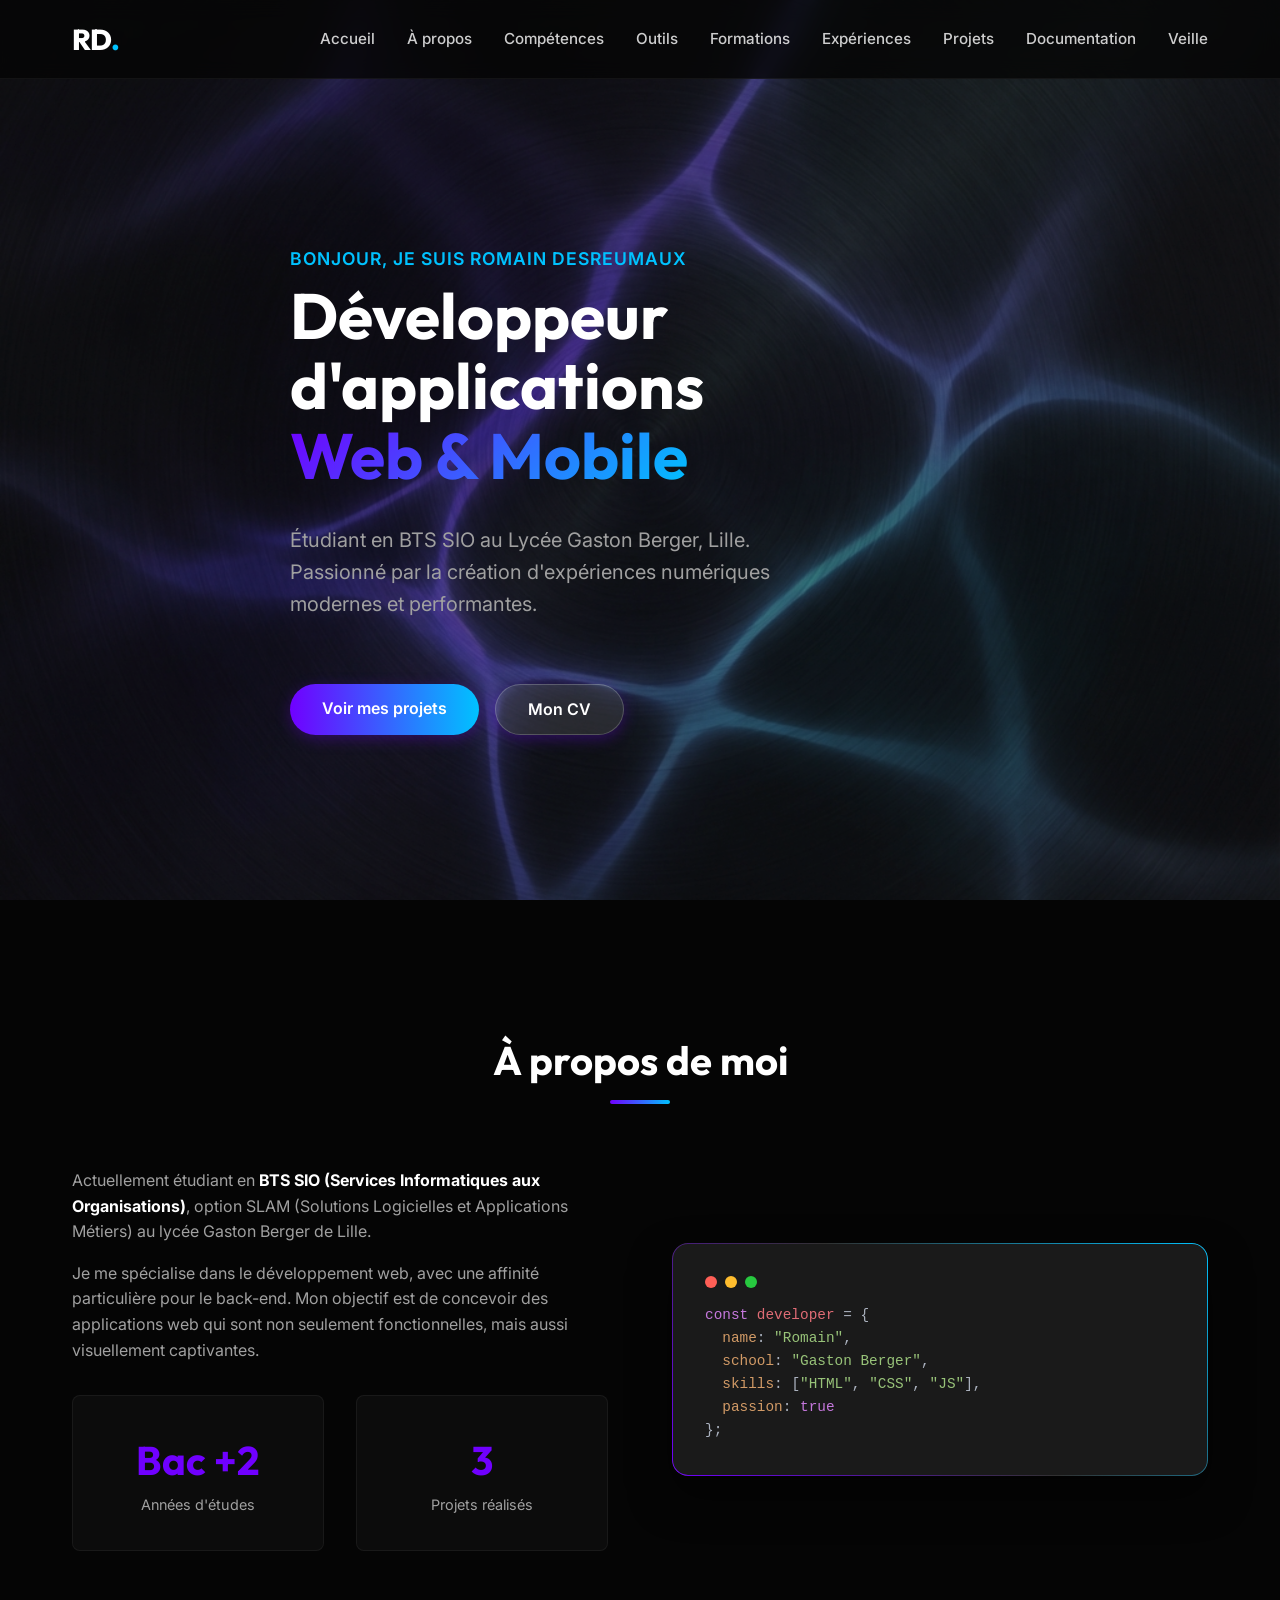
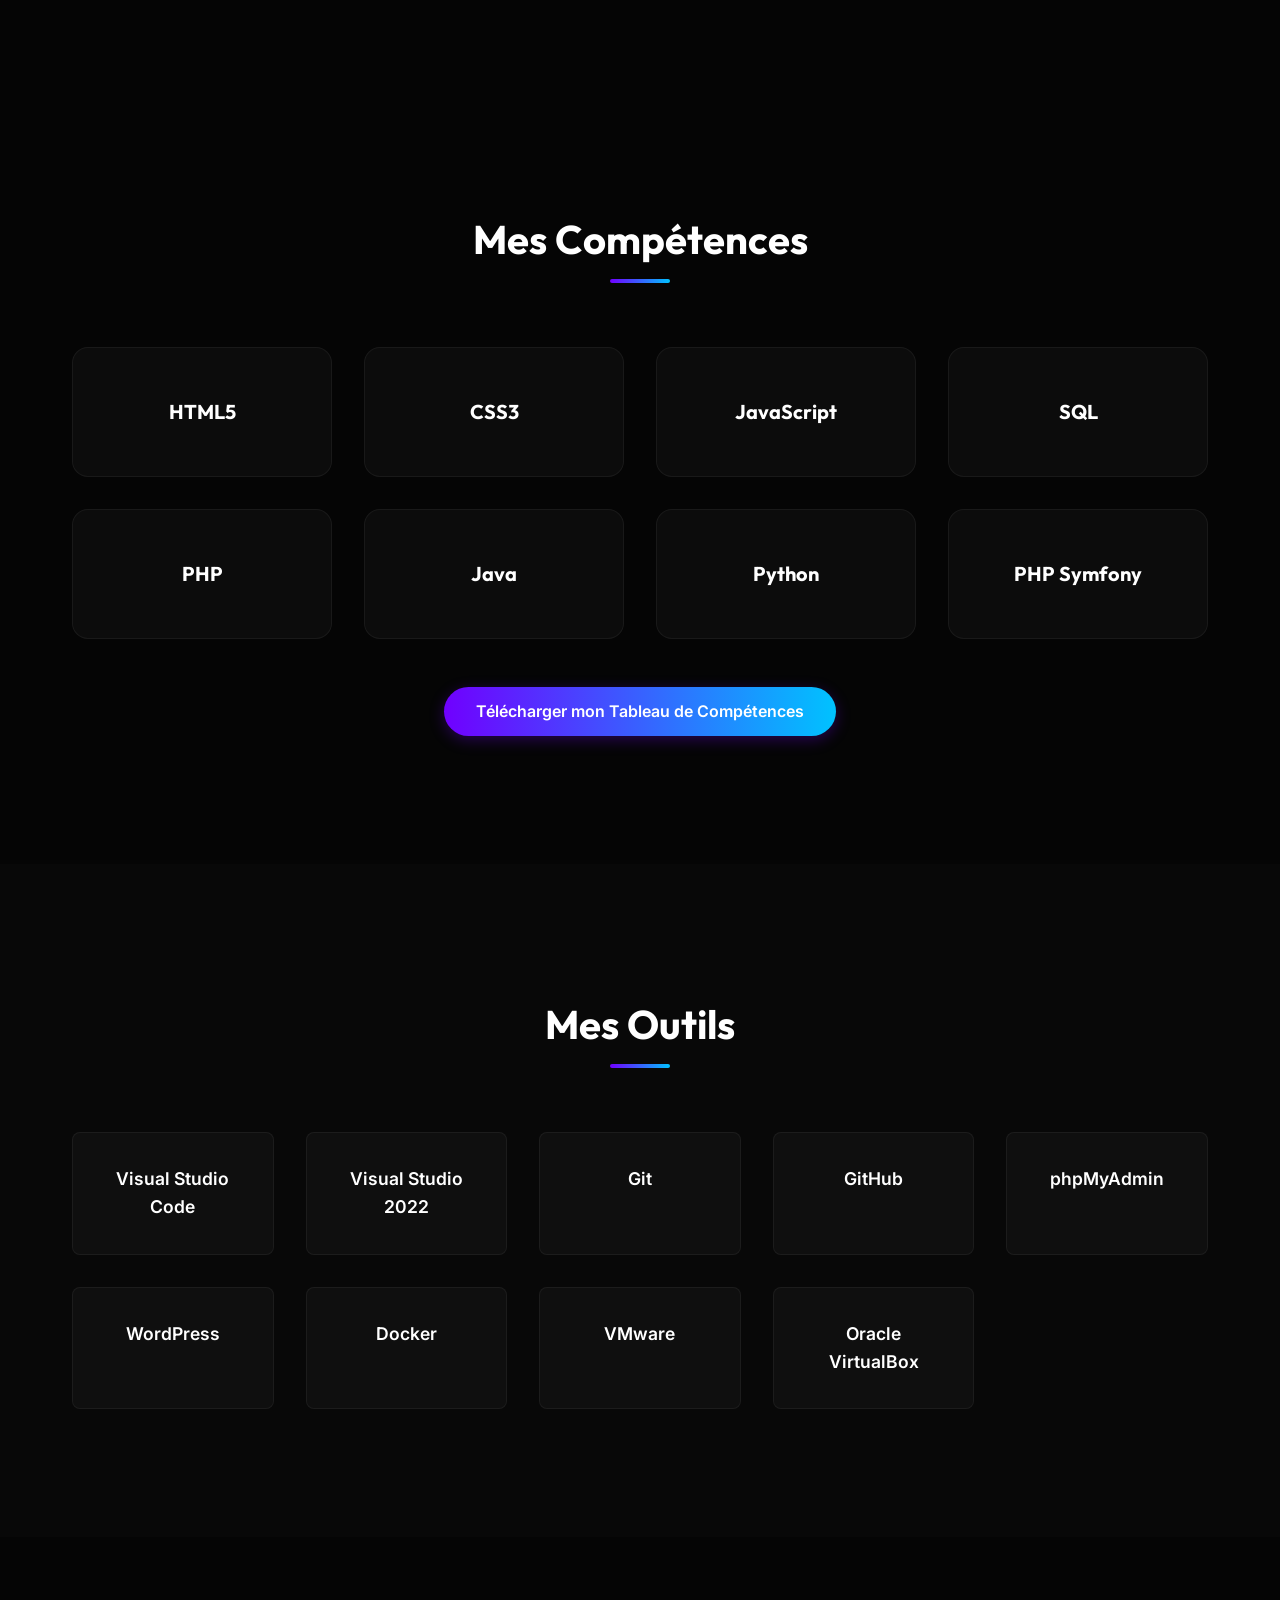
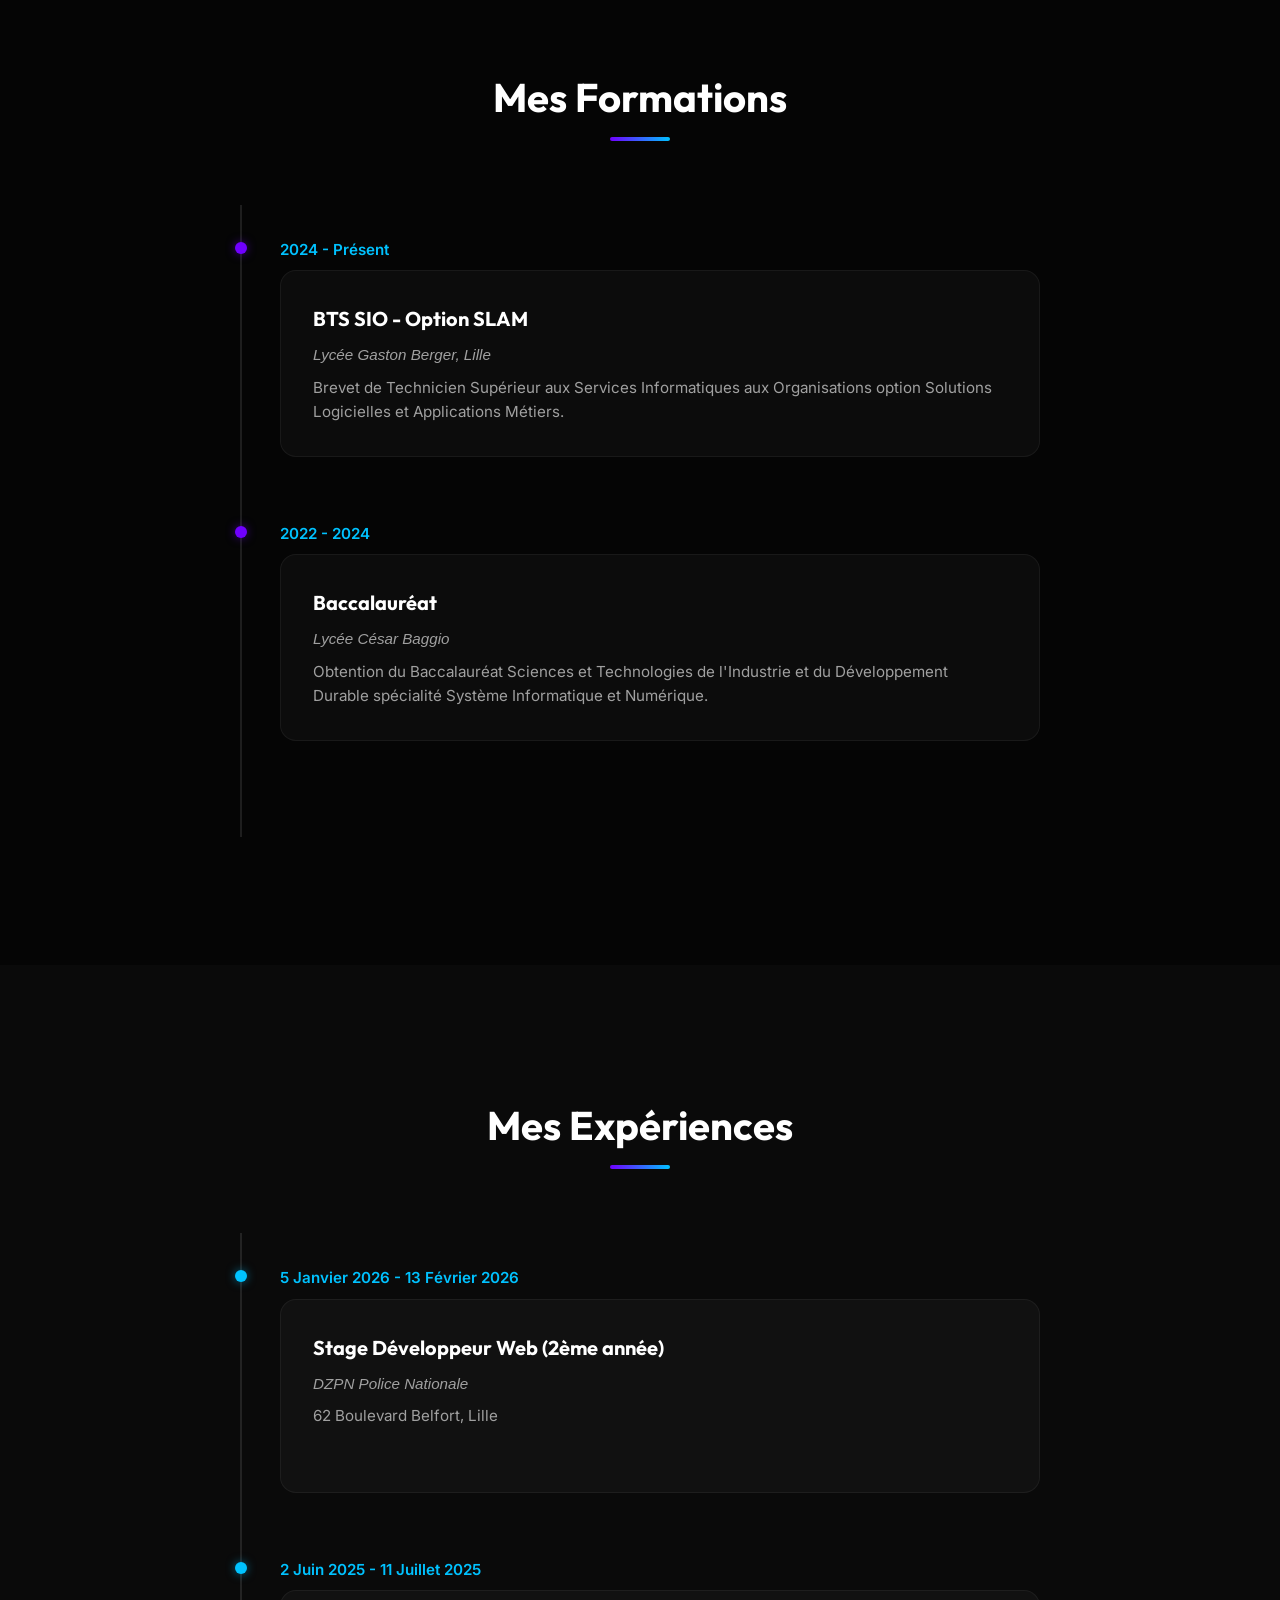
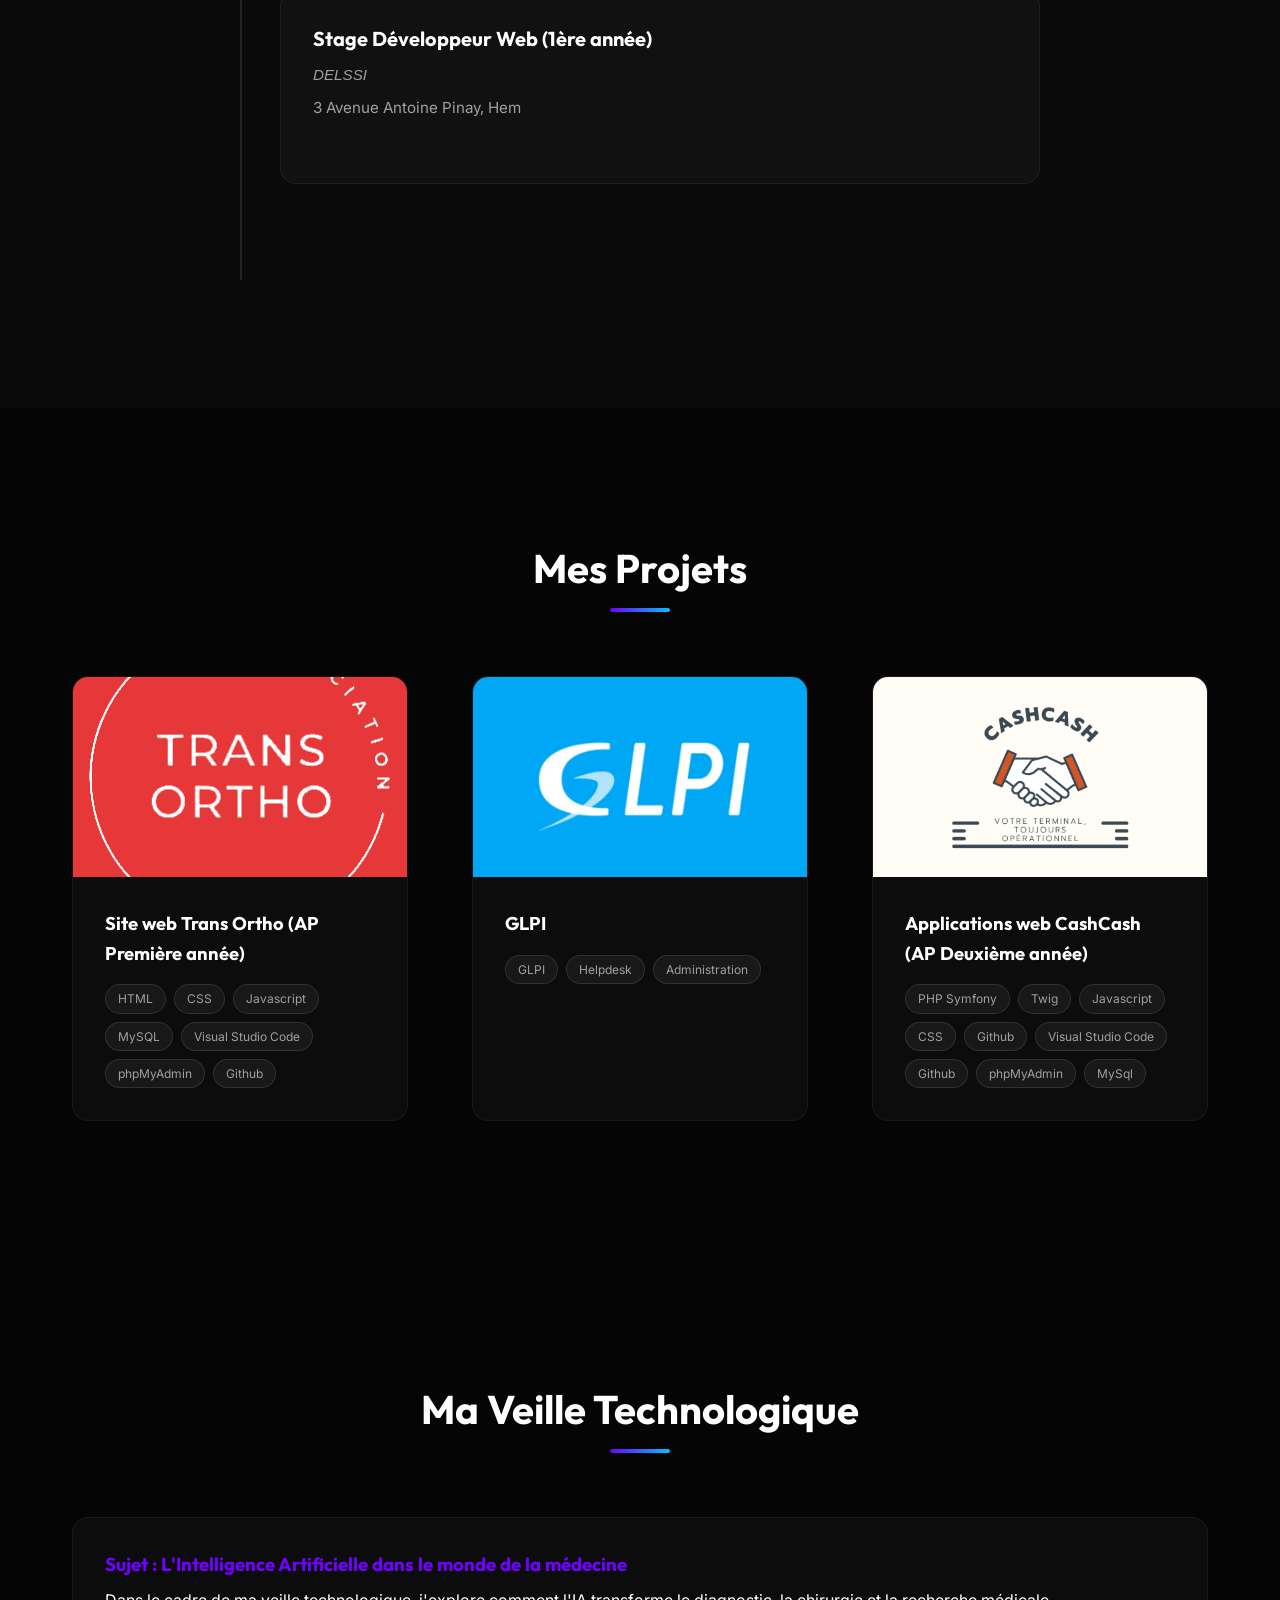
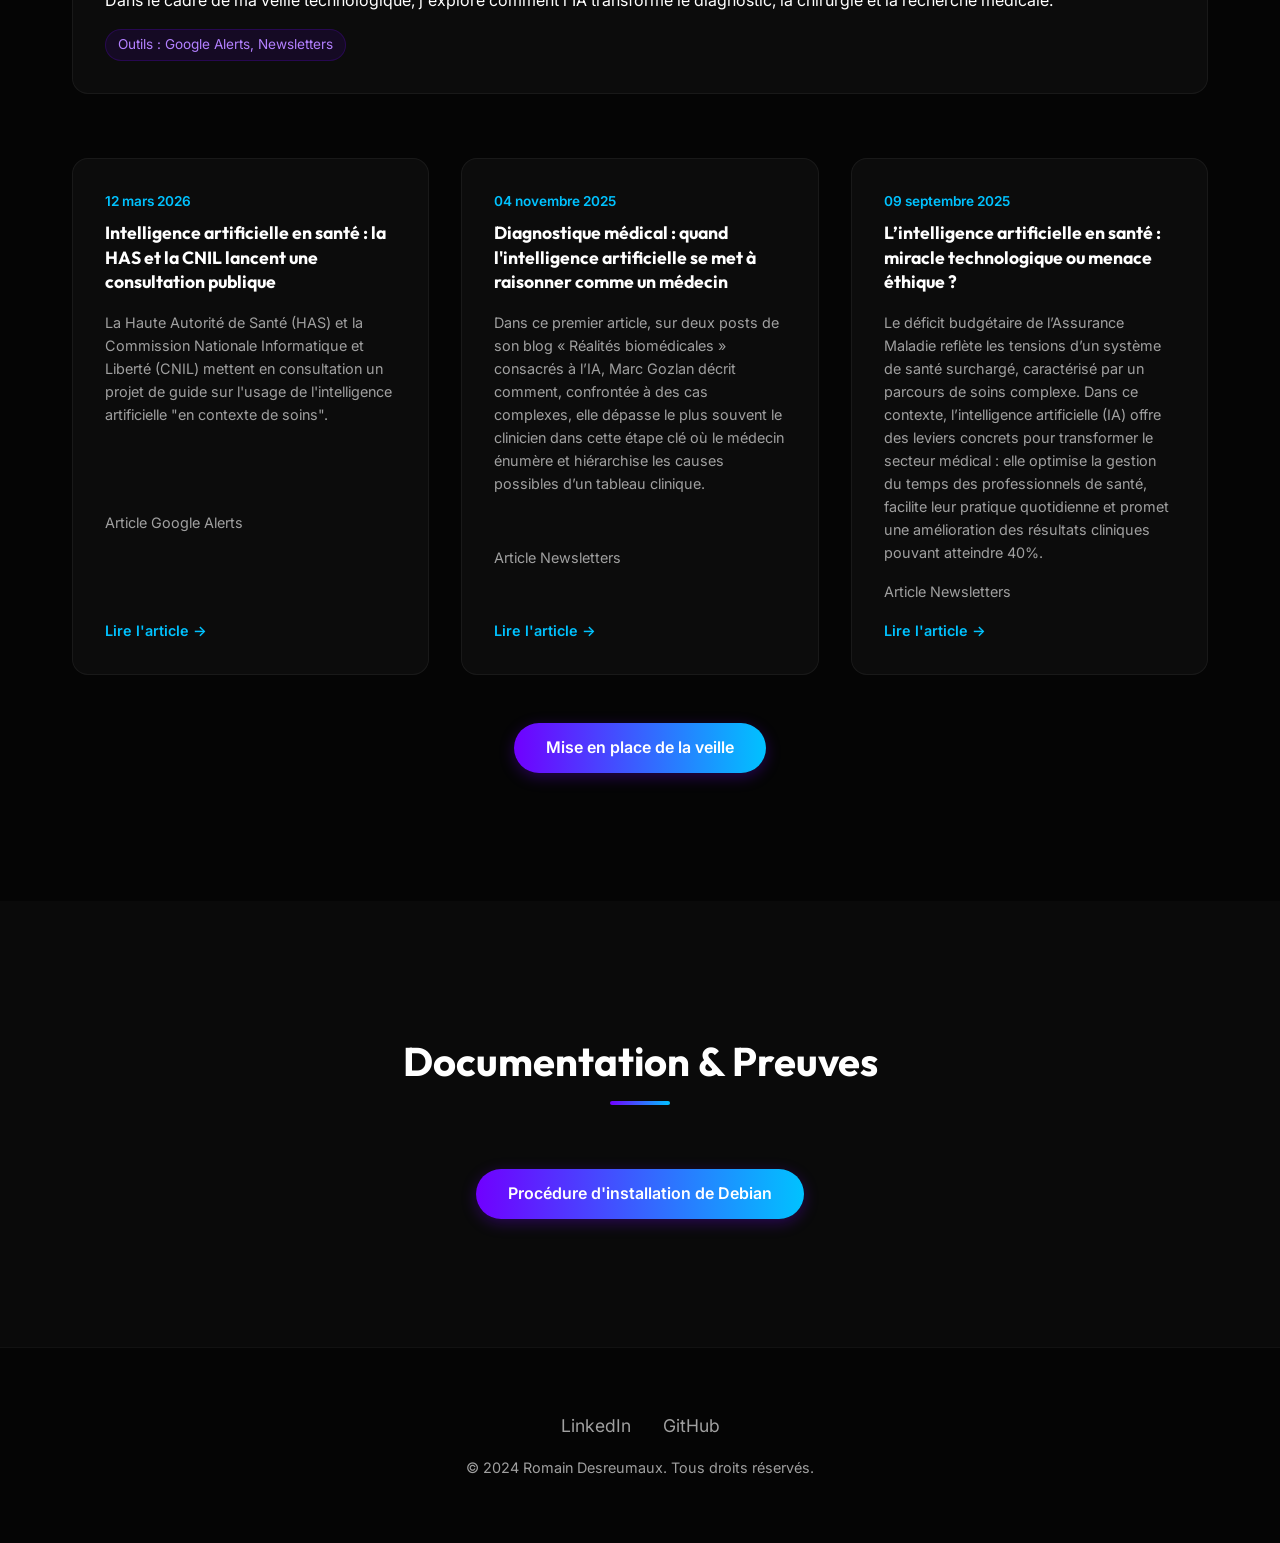
==== commit 42e1e567: "Add files via upload" ====
--- a/index.html
+++ b/index.html
@@ -420,46 +420,9 @@
                 <h2 class="section-title">Documentation & Preuves</h2>
                 <div class="divider"></div>
             </div>
-            <div class="docs-grid">
-                <!-- Doc Item 1 -->
-                <div class="doc-card">
-                    <div class="doc-icon">📄</div>
-                    <div class="doc-info">
-                        <h3>Rapport de Stage 1ère année</h3>
-                        <p>Compte rendu détaillé des missions effectuées.</p>
-                    </div>
-                    <a href="#" class="btn-download">Télécharger</a>
-                </div>
-
-                <!-- Doc Item 2 -->
-                <div class="doc-card">
-                    <div class="doc-icon">📊</div>
-                    <div class="doc-info">
-                        <h3>Tableau de Synthèse (E4)</h3>
-                        <p>Grille d'évaluation des compétences professionnelles.</p>
-                    </div>
-                    <a href="#" class="btn-download">Télécharger</a>
-                </div>
-
-                <!-- Doc Item 3 -->
-                <div class="doc-card">
-                    <div class="doc-icon">🎓</div>
-                    <div class="doc-info">
-                        <h3>Attestations de Certifications</h3>
-                        <p>Diplômes et certifications obtenus (MOOC, Pix...).</p>
-                    </div>
-                    <a href="#" class="btn-download">Télécharger</a>
-                </div>
-
-                <!-- Doc Item 4 -->
-                <div class="doc-card">
-                    <div class="doc-icon">📁</div>
-                    <div class="doc-info">
-                        <h3>Dossier Projets (E6)</h3>
-                        <p>Documentation technique des projets présentés.</p>
-                    </div>
-                    <a href="#" class="btn-download">Télécharger</a>
-                </div>
+            <div style="text-align: center; margin-top: 2rem;">
+                <a href="documentation/procedure_installation_debian.pdf" class="btn btn-primary">Procédure
+                    d'installation de Debian</a>
             </div>
         </div>
     </section>
